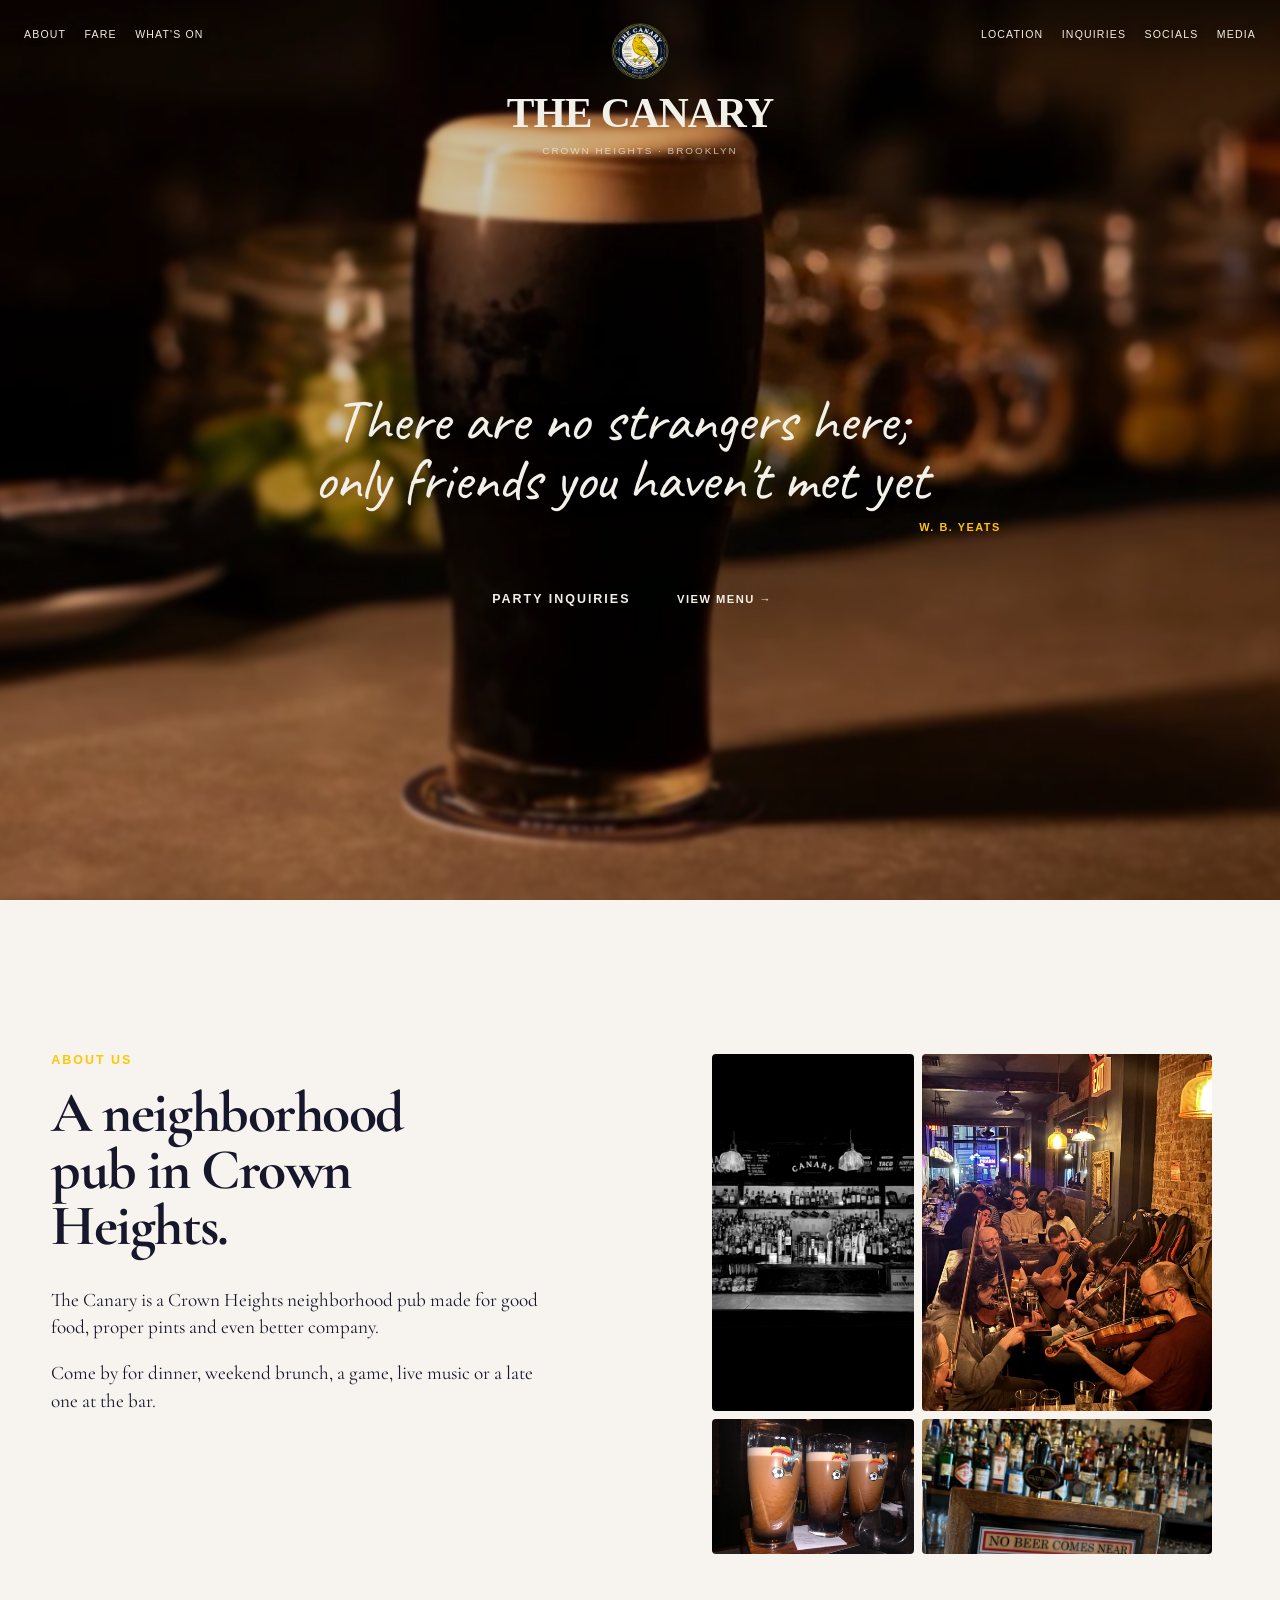
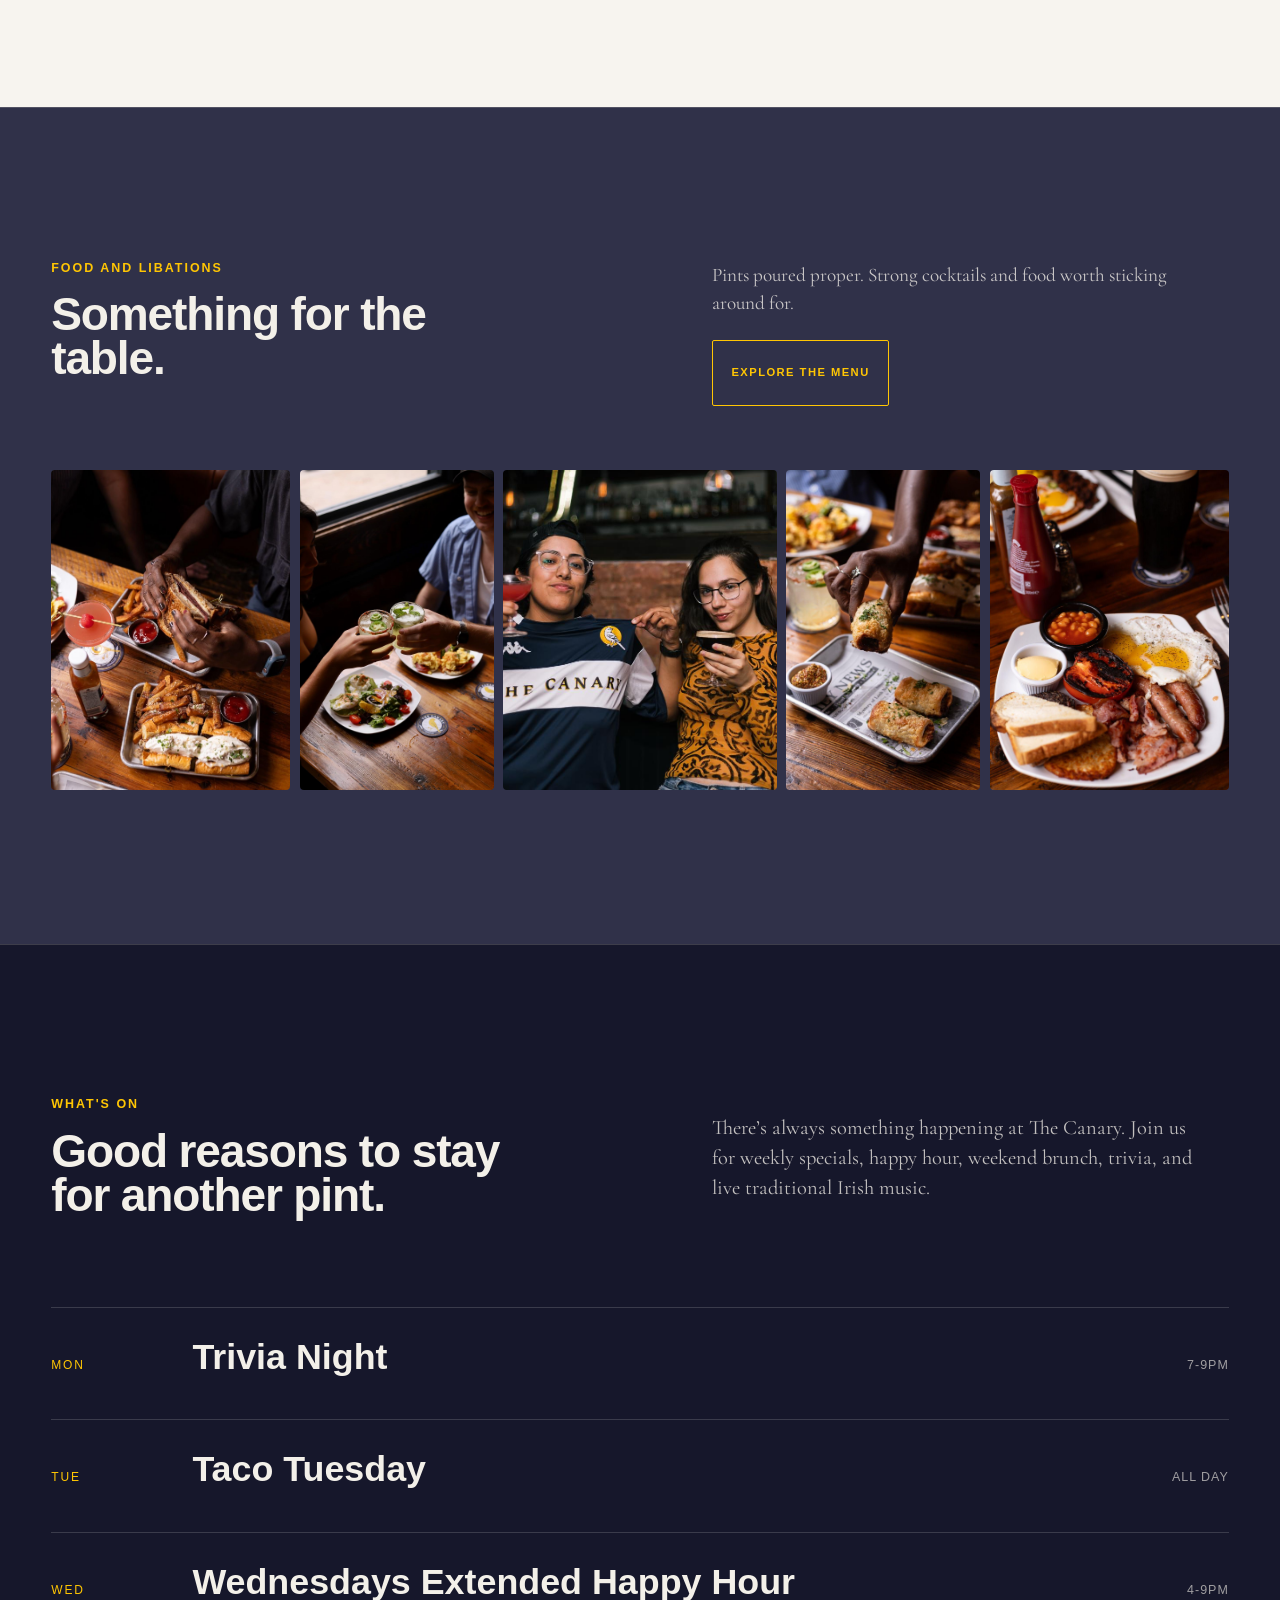
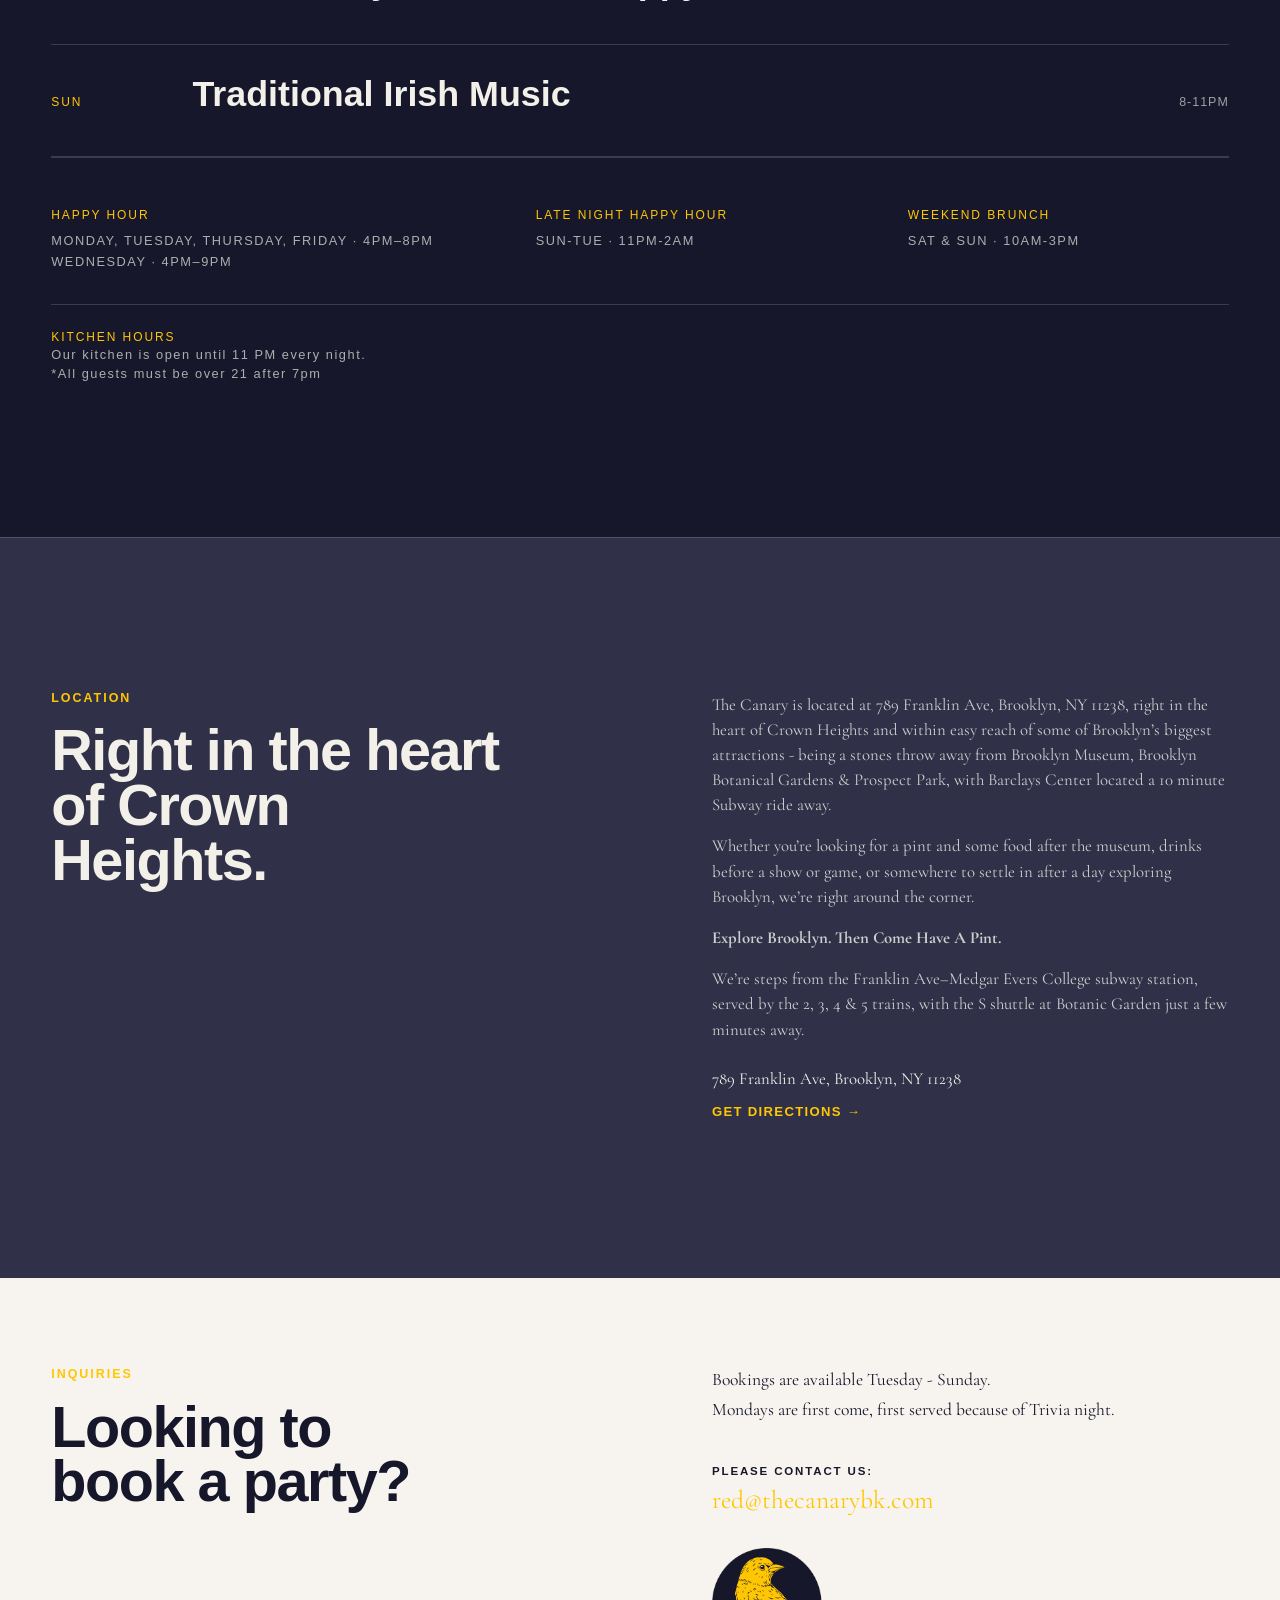
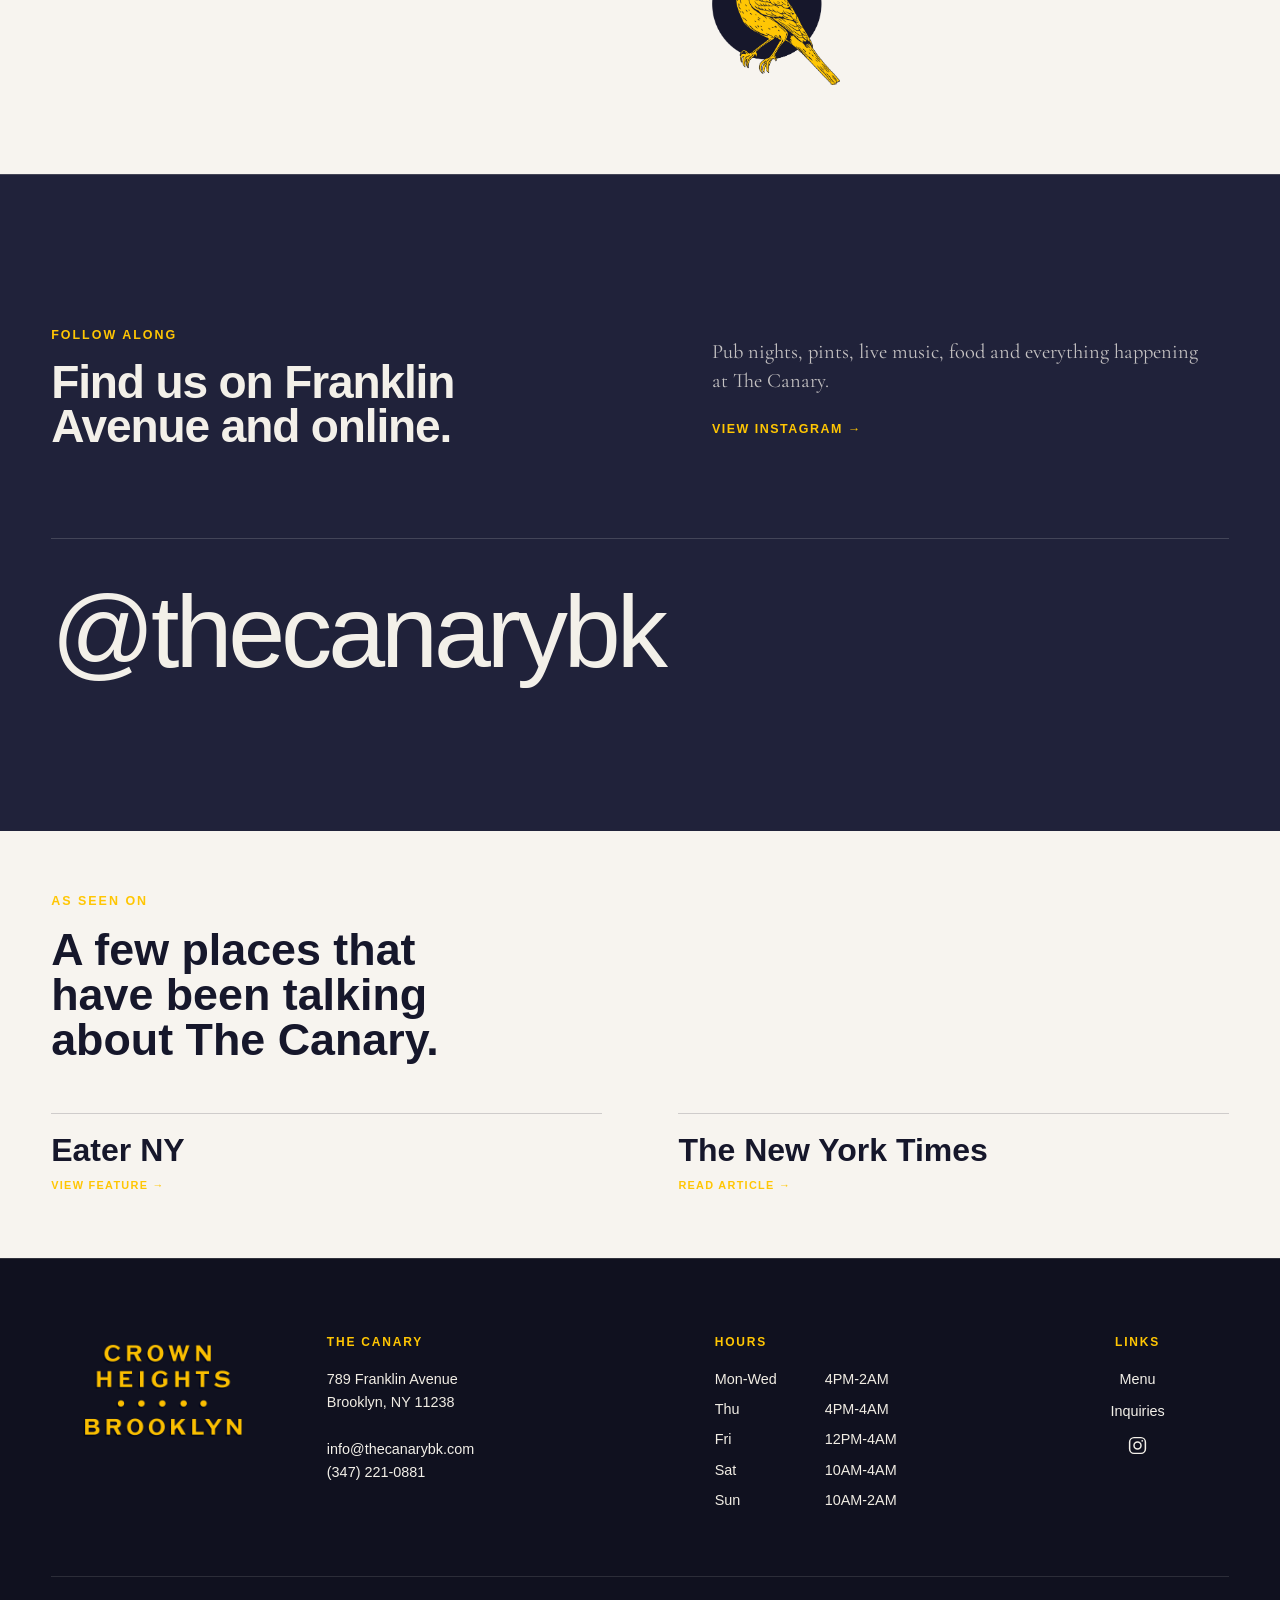
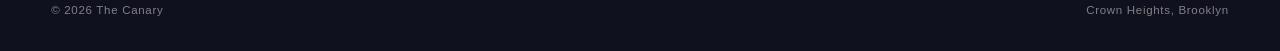
==== index.html @ e7acabcf "Add files via upload" ====
<!DOCTYPE html>
<html lang="en">
  <head>
    <meta charset="utf-8" />
    <meta name="viewport" content="width=device-width, initial-scale=1" />
    <title>The Canary | Crown Heights Neighborhood Pub</title>
    <meta
      name="description"
      content="The Canary is a neighborhood pub in Crown Heights, Brooklyn serving good food, proper pints, live music and late nights."
    />
    <meta name="theme-color" content="#000000" />
    <meta
      property="og:title"
      content="The Canary | Crown Heights Neighborhood Pub"
    />
    <meta
      property="og:description"
      content="The Canary is a neighborhood pub in Crown Heights, Brooklyn serving good food, proper pints, live music and late nights."
    />
    <meta property="og:type" content="website" />
    <link rel="preconnect" href="https://fonts.googleapis.com" />
    <link rel="preconnect" href="https://fonts.gstatic.com" crossorigin />
    <link
      href="https://fonts.googleapis.com/css2?family=Caveat:wght@400;500&family=Cormorant+Garamond:wght@500;700&display=swap"
      rel="stylesheet"
    />
    <link rel="icon" href="images/branding/canary-logo.png" />
    <link rel="stylesheet" href="css/styles.css" />
  </head>
  <body>
    <a class="skip-link" href="#main">Skip to content</a>

    <main id="main">
      <section class="hero" id="top">
        <div class="hero-media">
          <img class="hero-image hero-image--softened" src="images/hero/pint-of-guinness.jpg" alt="" aria-hidden="true" />
          <img
            class="hero-image hero-image--main"
            src="images/hero/pint-of-guinness.jpg"
            alt="A pint of Guinness on the bar at The Canary."
            width="1179"
            height="663"
            fetchpriority="high"
          />
        </div>

        <div class="hero-overlay" aria-hidden="true"></div>

        <header class="site-header">
          <div class="header-shell">
            <button
              class="nav-toggle"
              type="button"
              aria-expanded="false"
              aria-controls="site-nav"
              aria-label="Open navigation"
            >
              <span></span>
              <span></span>
              <span></span>
            </button>

            <nav class="site-nav" id="site-nav" aria-label="Primary">
              <div class="mobile-nav-logo-wrap">
                <img class="mobile-nav-logo" src="images/branding/canary-logo.png" alt="The Canary" />
              </div>
              <div class="mobile-nav-links">
                <div class="nav-group nav-left">
                  <a href="#about">About</a>
                  <a href="#fare">Fare</a>
                  <a href="#whats-on">What's On</a>
                </div>
              <div class="nav-group nav-right">
                <a href="#location">Location</a>
                <a href="#inquiries">Inquiries</a>
                <a href="#social">Socials</a>
                <a href="#media">Media</a>
              </div>
              </div>
              <div class="mobile-nav-meta" aria-hidden="true">
                <p>Crown Heights · Brooklyn</p>
                <p>789 Franklin Avenue</p>
              </div>
            </nav>
          </div>
        </header>

        <div class="hero-brand">
          <img class="hero-logo" src="images/branding/canary-logo.png" alt="The Canary" />
          <h1 class="hero-title">The Canary</h1>
          <p class="hero-location">Crown Heights · Brooklyn</p>
        </div>

        <div class="hero-content">
          <div class="hero-content-inner">
            <blockquote class="hero-quote">
              <p>There are no strangers here;<br />only friends you haven't met yet</p>
              <cite class="hero-quote-author">W. B. Yeats</cite>
            </blockquote>
            <div class="hero-actions">
              <a class="button button-primary hero-reserve" href="#inquiries">Party Inquiries</a>
              <a class="hero-menu-link hero-menu" href="menu/canary-full-menu.pdf" target="_blank" rel="noopener noreferrer"
                >View Menu &rarr;</a
              >
            </div>
          </div>
        </div>
      </section>

      <section class="about about-section page-section page-section--large section-divider" id="about" aria-labelledby="about-title">
        <div class="section-shell site-container">
          <div class="about-grid editorial-split">
            <div class="about-heading-group">
              <p class="section-eyebrow" id="about-title">About Us</p>
              <h2 class="editorial-heading about-statement">A neighborhood pub in Crown Heights.</h2>
              <div class="about-copy">
              <p>
                The Canary is a Crown Heights neighborhood pub made for good food, proper pints and even better
                company.
              </p>
              <p>Come by for dinner, weekend brunch, a game, live music or a late one at the bar.</p>
              </div>
            </div>
            <div class="about-visual">
              <div class="about-mosaic" aria-label="Inside The Canary">
                <figure class="about-mosaic-item about-mosaic-item--main">
                  <img
                    src="images/about/canary-bar.jpeg"
                    alt="Inside The Canary bar in Crown Heights"
                    loading="lazy"
                    decoding="async"
                  />
                </figure>
                <figure class="about-mosaic-item about-mosaic-item--pints">
                  <img
                    src="images/about/pints-of-cream.jpeg"
                    alt="Fresh pints poured at The Canary"
                    loading="lazy"
                    decoding="async"
                  />
                </figure>
                <figure class="about-mosaic-item about-mosaic-item--trad">
                  <img
                    src="images/about/irish-trad-session.jpeg"
                    alt="An Irish trad session filling The Canary with live music"
                    loading="lazy"
                    decoding="async"
                  />
                </figure>
                <figure class="about-mosaic-item about-mosaic-item--bar">
                  <img
                    src="images/about/canary-bar-shot.jpeg"
                    alt="The Canary bar shelves and back bar in Crown Heights"
                    loading="lazy"
                    decoding="async"
                  />
                </figure>
              </div>
            </div>
          </div>
        </div>
      </section>

      <section class="fare-section page-section page-section--large section-divider" id="fare" aria-labelledby="fare-title">
        <div class="section-shell site-container">
          <div class="fare-intro editorial-split">
            <div class="fare-heading-group">
              <p class="section-eyebrow" id="fare-title">Food and Libations</p>
              <h2 class="fare-statement">Something for the table.</h2>
            </div>
            <div class="fare-copy">
              <p>Pints poured proper. Strong cocktails and food worth sticking around for.</p>
              <a
                class="fare-menu-link"
                href="menu/canary-full-menu.pdf"
                target="_blank"
                rel="noopener noreferrer"
                >Explore the Menu</a
              >
            </div>
          </div>

          <div class="fare-gallery" aria-label="Food and libations at The Canary">
            <figure class="fare-gallery-item fare-gallery-item--sandwich">
              <img
                src="images/food-and-drinks/aerial-shot-of-sandwich.jpeg"
                alt="Sandwiches, fries, and cocktails on the table at The Canary"
                loading="lazy"
                decoding="async"
              />
            </figure>
            <figure class="fare-gallery-item fare-gallery-item--cocktails">
              <img
                src="images/food-and-drinks/canary-cocktail-clink.jpeg"
                alt="Cocktails clinking above plates of food at The Canary"
                loading="lazy"
                decoding="async"
              />
            </figure>
            <figure class="fare-gallery-item fare-gallery-item--regulars">
              <img
                src="images/food-and-drinks/canary-regulars.jpeg"
                alt="Guests holding drinks inside The Canary"
                loading="lazy"
                decoding="async"
              />
            </figure>
            <figure class="fare-gallery-item fare-gallery-item--sausage-rolls">
              <img
                src="images/food-and-drinks/delectable-sausage-rolls.jpeg"
                alt="Sausage rolls served at The Canary"
                loading="lazy"
                decoding="async"
              />
            </figure>
            <figure class="fare-gallery-item fare-gallery-item--full-irish">
              <img
                src="images/food-and-drinks/the-full-irish-canary.jpeg"
                alt="A full Irish breakfast and a pint at The Canary"
                loading="lazy"
                decoding="async"
              />
            </figure>
          </div>

          <div class="fare-gallery-footer" aria-hidden="true">
            <span class="fare-swipe-hint">
              <span aria-hidden="true">&larr;</span>
              <span>Swipe</span>
              <span aria-hidden="true">&rarr;</span>
            </span>
          </div>
        </div>
      </section>

      <section class="whats-on page-section page-section--large section-divider" id="whats-on" aria-labelledby="whats-on-title">
        <div class="section-shell site-container">
          <div class="whats-on-intro editorial-split">
            <div class="whats-on-heading-group">
              <p class="section-eyebrow" id="whats-on-title">What's On</p>
              <h2 class="whats-on-statement">Good reasons to stay for another pint.</h2>
            </div>
            <div class="whats-on-copy">
              <p>
                There’s always something happening at The Canary. Join us for weekly specials, happy hour, weekend brunch, trivia, and live traditional Irish music.
              </p>
            </div>
          </div>

          <!-- EDIT EVENTS HERE -->
          <div class="events-list">
            <article class="event-row">
              <p class="event-day">Mon</p>
              <h2 class="event-title">Trivia Night</h2>
              <p class="event-time">7-9PM</p>
            </article>
            <article class="event-row">
              <p class="event-day">Tue</p>
              <h2 class="event-title">Taco Tuesday</h2>
              <p class="event-time">All Day</p>
            </article>
            <article class="event-row">
              <p class="event-day">Wed</p>
              <h2 class="event-title">Wednesdays Extended Happy Hour</h2>
              <p class="event-time">4-9PM</p>
            </article>
            <article class="event-row">
              <p class="event-day">Sun</p>
              <h2 class="event-title">Traditional Irish Music</h2>
              <p class="event-time">8-11PM</p>
            </article>
          </div>

          <div class="whats-on-details" aria-label="Weekly details">
            <div class="special-item">
              <p class="special-label">Happy Hour</p>
              <div class="happy-hour-schedule">
                <p class="special-detail">
                  <span class="happy-hour-schedule-line"
                    >Monday, Tuesday, Thursday, Friday &middot; <span class="time-range">4PM&ndash;8PM</span></span
                  >
                </p>
                <p class="special-detail">Wednesday &middot; 4PM&ndash;9PM</p>
              </div>
            </div>
            <div class="special-item">
              <p class="special-label">Late Night Happy Hour</p>
              <p class="special-detail">Sun-Tue · 11PM-2AM</p>
            </div>
            <div class="special-item">
              <p class="special-label">Weekend Brunch</p>
              <p class="special-detail">Sat &amp; Sun · 10AM-3PM</p>
            </div>
          </div>

          <div class="whats-on-notes">
            <p class="special-label">KITCHEN HOURS</p>
            <p>Our kitchen is open until 11 PM every night.</p>
            <p class="whats-on-age-note">*All guests must be over 21 after 7pm</p>
          </div>
        </div>
      </section>

      <section class="location page-section page-section--large section-divider" id="location" aria-labelledby="location-title">
        <div class="section-shell site-container">
          <div class="location-grid editorial-split">
            <div class="location-heading-group">
              <p class="section-eyebrow" id="location-title">Location</p>
              <h2 class="location-statement">Right in the heart of Crown Heights.</h2>
            </div>
            <div class="location-copy">
              <p>
                The Canary is located at 789 Franklin Ave, Brooklyn, NY 11238, right in the heart of Crown Heights and within easy reach of some of Brooklyn’s biggest attractions - being a stones throw away from Brooklyn Museum, Brooklyn Botanical Gardens &amp; Prospect Park, with Barclays Center located a 10 minute Subway ride away.
              </p>
              <p>
                Whether you’re looking for a pint and some food after the museum, drinks before a show or game, or somewhere to settle in after a day exploring Brooklyn, we’re right around the corner.
              </p>
              <p class="location-highlight">Explore Brooklyn. Then Come Have A Pint.</p>
              <p>
                We’re steps from the Franklin Ave–Medgar Evers College subway station, served by the 2, 3, 4 &amp; 5 trains, with the S shuttle at Botanic Garden just a few minutes away.
              </p>
              <div class="location-actions">
                <p>789 Franklin Ave, Brooklyn, NY 11238</p>
                <a
                  href="https://www.google.com/maps/search/?api=1&query=789+Franklin+Ave,+Brooklyn,+NY+11238"
                  target="_blank"
                  rel="noopener noreferrer"
                  >Get Directions &rarr;</a
                >
              </div>
            </div>
          </div>
        </div>
      </section>

      <section class="inquiries reservation-section page-section page-section--large section-divider" id="inquiries" aria-labelledby="inquiries-title">
        <div class="section-shell site-container">
          <div class="reservation-grid">
            <div class="inquiries-heading-group">
              <p class="section-eyebrow" id="inquiries-title">Inquiries</p>
              <h2 class="reservation-statement">Looking to<br />book a party?</h2>
            </div>

            <div class="inquiries-content inquiries-right">
              <div class="inquiries-copy">
                <div class="inquiries-details">
                  <p>Bookings are available Tuesday - Sunday.</p>
                  <p>Mondays are first come, first served because of Trivia night.</p>
                </div>
                <div class="inquiries-contact">
                  <p class="inquiries-kicker inquiries-contact-label">PLEASE CONTACT US:</p>
                  <a class="inquiries-email" href="mailto:red@thecanarybk.com">red@thecanarybk.com</a>
                </div>
              </div>
              <div class="inquiries-mark inquiries-bird">
                <img
                  src="images/branding/Bird-Outline-Yellow-Circle-3.jpg"
                  alt="The Canary bird mark"
                  loading="lazy"
                  decoding="async"
                />
              </div>
            </div>
          </div>
        </div>
      </section>

      <section class="social page-section page-section--large section-divider" id="social" aria-labelledby="social-title">
        <div class="section-shell site-container">
          <div class="social-intro">
            <div class="social-heading-group">
              <p class="section-eyebrow" id="social-title">Follow Along</p>
              <h2 class="social-statement">Find us on Franklin Avenue and online.</h2>
            </div>
            <div class="social-copy">
              <p>
                Pub nights, pints, live music, food and everything happening at The Canary.
              </p>
              <a
                class="social-link"
                href="https://www.instagram.com/thecanarybk/"
                target="_blank"
                rel="noopener noreferrer"
                >View Instagram &rarr;</a
              >
            </div>
          </div>
          <div class="social-handle-wrap" aria-label="Instagram handle">
            <p class="social-handle">@thecanarybk</p>
          </div>
        </div>
      </section>

      <section class="press-section" id="media" aria-labelledby="press-title">
        <div class="section-shell site-container">
          <p class="section-eyebrow press-eyebrow" id="press-title">As Seen On</p>
          <h2 class="press-heading">A few places that have been talking about The Canary.</h2>

          <div class="press-links">
            <a
              class="press-link"
              href="https://ny.eater.com/venue/944160/the-canary"
              target="_blank"
              rel="noopener noreferrer"
            >
              <span class="press-name">Eater NY</span>
              <span class="press-action">View feature &rarr;</span>
            </a>

            <a
              class="press-link"
              href="https://www.nytimes.com/2026/03/12/dining/new-york-city-is-enjoying-an-irish-pubaissance.html"
              target="_blank"
              rel="noopener noreferrer"
            >
              <span class="press-name">The New York Times</span>
              <span class="press-action">Read article &rarr;</span>
            </a>
          </div>
        </div>
      </section>
    </main>

    <footer class="site-footer">
      <div class="section-shell site-container footer-grid">
        <div class="footer-brand-art" aria-hidden="true">
          <img
            src="images/branding/secondary-lettering.png"
            alt=""
            loading="lazy"
            decoding="async"
          />
        </div>

        <section class="footer-contact-block" aria-labelledby="footer-brand">
          <p class="footer-heading" id="footer-brand">The Canary</p>
          <address class="footer-address">
            789 Franklin Avenue<br />
            Brooklyn, NY 11238
          </address>
          <div class="footer-contact">
            <a href="mailto:info@thecanarybk.com">info@thecanarybk.com</a>
            <a href="tel:+13472210881">(347) 221-0881</a>
          </div>
        </section>

        <section class="footer-hours-block" aria-labelledby="footer-hours">
          <p class="footer-heading" id="footer-hours">Hours</p>
          <div class="footer-hours">
            <div><span>Mon-Wed</span><span>4PM-2AM</span></div>
            <div><span>Thu</span><span>4PM-4AM</span></div>
            <div><span>Fri</span><span>12PM-4AM</span></div>
            <div><span>Sat</span><span>10AM-4AM</span></div>
            <div><span>Sun</span><span>10AM-2AM</span></div>
          </div>
        </section>

        <section class="footer-links-block" aria-labelledby="footer-links">
          <p class="footer-heading" id="footer-links">Links</p>
          <ul class="footer-links">
            <li><a href="menu/canary-full-menu.pdf" target="_blank" rel="noopener noreferrer">Menu</a></li>
            <li><a href="#inquiries">Inquiries</a></li>
            <li>
              <a
                class="footer-instagram-link"
                href="https://www.instagram.com/thecanarybk/"
                target="_blank"
                rel="noopener noreferrer"
                aria-label="The Canary on Instagram"
              >
                <svg
                  viewBox="0 0 24 24"
                  width="22"
                  height="22"
                  aria-hidden="true"
                  focusable="false"
                >
                  <rect
                    x="3"
                    y="3"
                    width="18"
                    height="18"
                    rx="5"
                    ry="5"
                    fill="none"
                    stroke="currentColor"
                    stroke-width="1.7"
                  />
                  <circle
                    cx="12"
                    cy="12"
                    r="4"
                    fill="none"
                    stroke="currentColor"
                    stroke-width="1.7"
                  />
                  <circle
                    cx="17.4"
                    cy="6.6"
                    r="1"
                    fill="currentColor"
                  />
                </svg>
              </a>
            </li>
          </ul>
        </section>
      </div>

      <div class="footer-bottom">
        <p>&copy; 2026 The Canary</p>
        <p>Crown Heights, Brooklyn</p>
      </div>
    </footer>

    <script src="js/main.js"></script>
  </body>
</html>
---- css/styles.css ----
:root {
  --canary-navy: #16172b;
  --canary-plum: #303149;
  --canary-navy-deep: #10111f;
  --canary-navy-soft: #20223a;
  --canary-yellow: #ffc603;
  --canary-white: #f3f0e9;
  --black: var(--canary-navy);
  --black-soft: var(--canary-navy);
  --navy: var(--canary-navy);
  --canary-cream: #f7f4ef;
  --canary-text-light: #f1ede4;
  --canary-text-dark: #252536;
  --text-dark: #222336;
  --text-light: #f3f0e9;
  --cream: var(--canary-text-light);
  --cream-muted: rgba(241, 237, 228, 0.7);
  --accent-yellow: var(--canary-yellow);
  --gold: var(--accent-yellow);
  --gold-soft: rgba(255, 198, 3, 0.18);
  --border: rgba(238, 231, 216, 0.18);
  --border-dark: rgba(247, 244, 239, 0.16);
  --border-light: rgba(22, 23, 43, 0.16);
  --border-strong: rgba(255, 198, 3, 0.5);
  --page-max: 1240px;
  --page-gutter: clamp(1.5rem, 4vw, 4rem);
  --font-serif: "Cormorant Garamond", "EB Garamond", Garamond, Georgia, serif;
  --font-handwritten: "Caveat", "Segoe Print", "Bradley Hand", cursive;
  --space-xs: 0.5rem;
  --space-sm: 1rem;
  --space-md: 1.5rem;
  --space-lg: 2.5rem;
  --space-xl: 4rem;
  --space-2xl: 7rem;
  --space-1: 0.75rem;
  --space-2: 1rem;
  --space-3: 1.5rem;
  --space-4: 2rem;
  --space-5: 3rem;
  --space-6: 4.5rem;
  --space-7: 6rem;
  --space-8: 8rem;
  --transition: 220ms ease;
  --hero-image-position: 59% center;
}

html {
  scroll-behavior: smooth;
  width: 100%;
  max-width: 100%;
  overflow-x: clip;
  background-color: #000;
}

body {
  margin: 0;
  width: 100%;
  min-width: 320px;
  max-width: 100%;
  overflow-x: clip;
  background-color: #000;
  color: var(--cream);
  font-family: Arial, Helvetica, sans-serif;
  line-height: 1.6;
}

body.nav-open {
  overflow: hidden;
}

img {
  display: block;
  max-width: 100%;
}

a {
  color: inherit;
  text-decoration: none;
}

button,
input,
select,
textarea {
  font: inherit;
}

.skip-link {
  position: absolute;
  top: 0;
  left: 1rem;
  z-index: 9999;
  padding: 0.7rem 1rem;
  background: var(--canary-cream);
  color: var(--canary-navy);
  font-size: 0.75rem;
  font-weight: 600;
  letter-spacing: 0.06em;
  text-decoration: none;
  transform: translateY(-150%);
  transition: transform 160ms ease;
}

.skip-link:focus,
.skip-link:focus-visible {
  transform: translateY(0);
}

.site-header {
  position: absolute;
  inset: 0 0 auto;
  z-index: 20;
  padding-top: clamp(1.25rem, 2vw, 1.75rem);
}

.header-shell {
  width: min(calc(100% - 3rem), 1280px);
  display: grid;
  grid-template-columns: 1fr;
  margin: 0 auto;
  padding: 0;
}

.site-nav {
  display: grid;
  grid-template-columns: 1fr 1fr;
  align-items: center;
  width: 100%;
  text-transform: uppercase;
  letter-spacing: 0.11em;
  font-size: 0.68rem;
  text-shadow: 0 1px 12px rgba(0, 0, 0, 0.24);
}

.mobile-nav-header,
.mobile-nav-logo-wrap,
.mobile-nav-logo,
.mobile-nav-meta {
  display: none;
}

.mobile-nav-links {
  display: contents;
}

.editorial-split > *,
.footer-grid > *,
.press-links > *,
.about-grid > *,
.social-intro > * {
  min-width: 0;
}

.nav-group {
  display: flex;
  align-items: center;
  gap: clamp(1rem, 1.8vw, 1.6rem);
}

.nav-left {
  justify-self: start;
}

.nav-right {
  justify-self: end;
}

.site-nav a,
.social-link,
.footer-links a {
  transition: color var(--transition), opacity var(--transition);
}

.site-nav a:hover,
.site-nav a:focus-visible,
.social-link:hover,
.social-link:focus-visible,
.footer-links a:hover,
.footer-links a:focus-visible {
  color: var(--accent-yellow);
}

.nav-toggle {
  display: none;
  flex-direction: column;
  justify-content: center;
  gap: 0.28rem;
  border: 0;
  padding: 0.35rem;
  background: transparent;
  color: var(--cream);
  cursor: pointer;
}

.nav-toggle span {
  display: block;
  width: 1.5rem;
  height: 1px;
  background: currentColor;
}

.hero {
  position: relative;
  box-sizing: border-box;
  min-height: 100vh;
  min-height: 100svh;
  overflow: hidden;
  background: #000;
}

.hero-media {
  position: absolute;
  inset: 0;
  z-index: 0;
  width: 100%;
  min-height: 100%;
  height: 100%;
  overflow: hidden;
}

.hero-image {
  position: absolute;
  inset: 0;
  width: 100%;
  height: 100%;
  object-fit: cover;
  object-position: var(--hero-image-position);
}

.hero-image--main {
  z-index: 1;
  filter: none;
  transform: scale(1.01);
  -webkit-mask-image: radial-gradient(
    ellipse 23% 31% at 59% 44%,
    rgba(0, 0, 0, 1) 0%,
    rgba(0, 0, 0, 1) 40%,
    rgba(0, 0, 0, 0.9) 60%,
    rgba(0, 0, 0, 0.5) 78%,
    rgba(0, 0, 0, 0) 100%
  );
  mask-image: radial-gradient(
    ellipse 23% 31% at 59% 44%,
    rgba(0, 0, 0, 1) 0%,
    rgba(0, 0, 0, 1) 40%,
    rgba(0, 0, 0, 0.9) 60%,
    rgba(0, 0, 0, 0.5) 78%,
    rgba(0, 0, 0, 0) 100%
  );
}

.hero-image--softened {
  z-index: 0;
  filter: blur(2.5px);
  transform: scale(1.01);
  opacity: 1;
}

.hero-overlay {
  position: absolute;
  inset: 0;
  z-index: 1;
  background: rgba(0, 0, 0, 0.2);
  pointer-events: none;
}

.hero-brand {
  position: absolute;
  left: 50%;
  z-index: 10;
  top: clamp(1.25rem, 2.5vh, 2rem);
  background: transparent;
  transform: translateX(-50%);
  display: flex;
  flex-direction: column;
  align-items: center;
  text-align: center;
  opacity: 0;
  animation: heroFadeIn 720ms ease both;
}

.hero-logo {
  display: block;
  position: relative;
  z-index: 11;
  width: clamp(52px, 4.5vw, 72px);
  max-width: 72px;
  height: auto;
  margin-inline: auto;
  background: transparent;
  object-fit: contain;
  image-rendering: auto;
  opacity: 1;
  filter: none;
  -webkit-filter: none;
  transform: none;
}

.hero-title {
  margin: 0;
  margin-top: 0.9rem;
  color: var(--canary-white);
  font-family: "P22 Mackinac Pro", "Iowan Old Style", "Palatino Linotype", Palatino, Georgia, serif;
  font-size: clamp(2rem, 3.25vw, 3.7rem);
  font-style: normal;
  font-weight: 700;
  letter-spacing: -0.025em;
  line-height: 0.95;
  text-align: center;
  text-transform: uppercase;
  white-space: nowrap;
}

.hero-location {
  margin: 0;
  margin-top: 0.75rem;
  color: rgba(243, 240, 233, 0.72);
  font-size: 0.62rem;
  line-height: 1;
  font-weight: 500;
  letter-spacing: 0.2em;
  text-transform: uppercase;
}

.hero-content {
  position: relative;
  z-index: 10;
  display: flex;
  box-sizing: border-box;
  min-height: 100vh;
  min-height: 100svh;
  justify-content: center;
  align-items: center;
  padding: 7rem 1.5rem 3rem;
  text-align: center;
}

@supports (height: 100dvh) {
  .hero,
  .hero-content {
    min-height: 100dvh;
  }
}

@media (min-width: 761px) {
  :root {
    --hero-image-position: 59% 45%;
  }

  .hero {
    height: 100vh;
    height: 100dvh;
    min-height: 650px;
    max-height: 100dvh;
  }

  .hero-content {
    height: 100vh;
    height: 100dvh;
    min-height: 650px;
    max-height: 100dvh;
  }

  .hero-image--main {
    -webkit-mask-image: radial-gradient(
      ellipse 23% 31% at 59% 42%,
      rgba(0, 0, 0, 1) 0%,
      rgba(0, 0, 0, 1) 40%,
      rgba(0, 0, 0, 0.9) 60%,
      rgba(0, 0, 0, 0.5) 78%,
      rgba(0, 0, 0, 0) 100%
    );
    mask-image: radial-gradient(
      ellipse 23% 31% at 59% 42%,
      rgba(0, 0, 0, 1) 0%,
      rgba(0, 0, 0, 1) 40%,
      rgba(0, 0, 0, 0.9) 60%,
      rgba(0, 0, 0, 0.5) 78%,
      rgba(0, 0, 0, 0) 100%
    );
  }
}

@media (min-width: 1700px) {
  :root {
    --hero-image-position: 58% 45%;
  }
}

.hero-content-inner {
  width: min(92%, 58rem);
  margin-inline: auto;
  text-align: center;
  transform: translate(-1.5vw, 3vh);
}

.hero-quote {
  width: min(88vw, 760px);
  margin-inline: auto;
  margin-block: 0;
}

.hero-quote p {
  margin: 0;
  color: var(--canary-white);
  font-family: var(--font-handwritten);
  font-size: clamp(2.8rem, 4.7vw, 5rem);
  line-height: 0.98;
  font-weight: 400;
  letter-spacing: -0.015em;
  text-align: center;
  text-shadow: 0 2px 20px rgba(0, 0, 0, 0.28);
  opacity: 0;
  animation: heroReveal 820ms ease 120ms both;
}

.hero-quote-author {
  display: block;
  width: 100%;
  margin-top: 0.65rem;
  padding-right: clamp(0.5rem, 2vw, 1.5rem);
  color: var(--accent-yellow);
  font-size: 0.68rem;
  font-style: normal;
  font-weight: 600;
  letter-spacing: 0.14em;
  text-align: right;
  text-transform: uppercase;
  opacity: 0;
  animation: heroReveal 820ms ease 180ms both;
}

.hero-actions {
  display: flex;
  justify-content: center;
  align-items: center;
  gap: clamp(1.5rem, 2.5vw, 2rem);
  margin-top: clamp(2rem, 3.5vh, 2.75rem);
  opacity: 0;
  animation: heroReveal 860ms ease 220ms both;
}

.hero-reserve {
  padding: 0.8rem 1.35rem;
  border: 1px solid var(--canary-yellow);
  background: transparent;
  color: var(--canary-white);
  font-size: 0.7rem;
  font-weight: 600;
  letter-spacing: 0.13em;
  text-transform: uppercase;
}

.hero-reserve:hover,
.hero-reserve:focus-visible {
  background: var(--canary-yellow);
  color: var(--canary-navy);
}

.hero-menu {
  color: var(--canary-white);
  text-transform: uppercase;
  letter-spacing: 0.13em;
  font-size: 0.7rem;
  font-weight: 600;
  transition: color var(--transition);
}

.hero-menu:hover,
.hero-menu:focus-visible {
  color: var(--accent-yellow);
}

@keyframes heroReveal {
  from {
    opacity: 0;
    transform: translateY(8px);
  }

  to {
    opacity: 1;
    transform: translateY(0);
  }
}

@keyframes heroFadeIn {
  from {
    opacity: 0;
  }

  to {
    opacity: 1;
  }
}

.section-label,
.event-day,
.event-time,
.form-note,
.hours-list {
  text-transform: uppercase;
  letter-spacing: 0.16em;
  font-size: 0.75rem;
}

.section-label,
.event-day,
.form-note {
  color: var(--accent-yellow);
}

.hero-actions,
.form-actions {
  display: flex;
  flex-wrap: wrap;
  align-items: center;
  gap: 1.5rem;
  margin-top: clamp(2rem, 4vh, 3rem);
}

.button {
  display: inline-flex;
  align-items: center;
  justify-content: center;
  min-height: 3.25rem;
  padding: 0 1.35rem;
  border: 1px solid transparent;
  text-transform: uppercase;
  letter-spacing: 0.16em;
  font-size: 0.78rem;
  transition:
    border-color var(--transition),
    color var(--transition),
    background-color var(--transition);
}

.section-divider {
  border-top: 1px solid var(--border);
}

.site-container,
.footer-bottom {
  width: min(calc(100% - (var(--page-gutter) * 2)), var(--page-max));
  margin-inline: auto;
}

.section-shell {
  padding: 0;
}

.page-section {
  padding-block: clamp(6rem, 10vw, 10rem);
}

.page-section--large {
  padding-block: clamp(7rem, 12vw, 12rem);
}

.section-eyebrow {
  margin: 0 0 1.25rem;
  color: var(--canary-yellow);
  font-size: 0.78rem;
  line-height: 1;
  font-weight: 600;
  letter-spacing: 0.16em;
  text-transform: uppercase;
}

.editorial-heading,
.section-display,
.reservation-heading,
.pre-footer-band h2 {
  font-family: var(--font-serif);
  font-weight: 500;
  line-height: 0.95;
}

.about-section {
  background: var(--canary-cream);
  color: var(--canary-text-dark);
  border-top: 0;
}

.fare-section {
  min-width: 0;
  background: var(--canary-plum);
  color: var(--canary-white);
}

.fare-section .site-container {
  min-width: 0;
}

.editorial-split {
  display: grid;
  grid-template-columns: minmax(420px, 1.05fr) minmax(360px, 0.95fr);
  column-gap: clamp(4rem, 7vw, 7rem);
  align-items: stretch;
}

.about-heading-group {
  align-self: start;
}

.about-heading-group .section-eyebrow {
  margin-bottom: clamp(0.75rem, 1.5vw, 1.25rem);
}

.about-statement {
  max-width: 15ch;
  margin: 0;
  font-size: clamp(3rem, 4.5vw, 5rem);
  line-height: 0.98;
  font-weight: 700;
  letter-spacing: -0.025em;
  color: var(--canary-navy);
}

.about-copy {
  width: min(100%, 500px);
  margin-top: clamp(1.5rem, 2.5vw, 2.25rem);
  align-self: center;
}

.about-copy p {
  margin: 0;
  color: var(--canary-navy);
  font-family: var(--font-serif);
  font-size: clamp(1.2rem, 1.45vw, 1.5rem);
  line-height: 1.45;
  font-weight: 400;
  text-align: left;
}

.about-copy p + p {
  margin-top: 1.1rem;
}

.fare-heading-group .section-eyebrow {
  margin-bottom: clamp(0.75rem, 1.5vw, 1.25rem);
}

.fare-statement {
  max-width: 16ch;
  margin: 0;
  font-size: clamp(2.65rem, 3.6vw, 4.2rem);
  line-height: 0.95;
  font-weight: 700;
  letter-spacing: -0.025em;
  color: var(--canary-white);
}

.fare-copy {
  width: min(100%, 500px);
  justify-self: start;
  align-self: center;
}

.fare-copy p {
  margin: 0;
  color: rgba(243, 240, 233, 0.78);
  font-family: var(--font-serif);
  font-size: clamp(1.2rem, 1.45vw, 1.5rem);
  line-height: 1.45;
  font-weight: 400;
  text-align: left;
}

.fare-menu-link {
  display: inline-flex;
  align-items: center;
  justify-content: center;
  min-height: 42px;
  margin-top: 1.4rem;
  padding: 0.7rem 1.15rem;
  border: 1px solid var(--canary-yellow);
  border-radius: 2px;
  color: var(--canary-yellow);
  background: transparent;
  font-size: 0.7rem;
  font-weight: 600;
  letter-spacing: 0.13em;
  line-height: 1;
  text-transform: uppercase;
  text-decoration: none;
}

.fare-gallery-footer,
.fare-swipe-hint {
  display: none;
}

.fare-gallery {
  display: grid;
  grid-template-columns: 1.05fr 0.85fr 1.2fr 0.85fr 1.05fr;
  gap: 0.6rem;
  height: clamp(250px, 25vw, 340px);
  margin-top: clamp(3rem, 5vw, 4.5rem);
  min-width: 0;
}

.fare-gallery figure {
  margin: 0;
  min-width: 0;
  overflow: hidden;
  border-radius: 4px;
}

.fare-gallery img {
  display: block;
  width: 100%;
  height: 100%;
  object-fit: cover;
}

.fare-gallery-item--sandwich img {
  object-position: center 58%;
}

.fare-gallery-item--cocktails img {
  object-position: center 52%;
}

.fare-gallery-item--regulars img {
  object-position: center 38%;
}

.fare-gallery-item--sausage-rolls img {
  object-position: center 48%;
}

.fare-gallery-item--full-irish img {
  object-position: center 58%;
}

@media (hover: hover) and (pointer: fine) {
  .fare-gallery img {
    transition: transform 350ms ease;
  }

  .fare-gallery figure:hover img {
    transform: scale(1.015);
  }

  .fare-menu-link {
    transition:
      background-color 180ms ease,
      color 180ms ease;
  }

  .fare-menu-link:hover {
    background: var(--canary-yellow);
    color: var(--canary-navy);
  }
}

.about-mosaic {
  display: grid;
  grid-template-columns: 0.82fr 1.18fr;
  grid-template-rows: 0.74fr 0.56fr 0.5fr;
  gap: 0.5rem;
  width: min(100%, 500px);
  aspect-ratio: 1 / 1;
  justify-self: end;
  align-self: center;
}

.about-mosaic-item {
  margin: 0;
  min-width: 0;
  min-height: 0;
  border-radius: 4px;
  overflow: hidden;
}

.about-mosaic-item--main {
  grid-column: 1;
  grid-row: 1 / span 2;
}

.about-mosaic-item--pints {
  grid-column: 1;
  grid-row: 3;
}

.about-mosaic-item--trad {
  grid-column: 2;
  grid-row: 1 / span 2;
}

.about-mosaic-item--bar {
  grid-column: 2;
  grid-row: 3;
}

.about-mosaic-item img {
  display: block;
  width: 100%;
  height: 100%;
  object-fit: cover;
  filter: contrast(1.02) saturate(0.9);
}

.about-mosaic-item--main img {
  object-position: center 46%;
}

.about-mosaic-item--bar img {
  object-position: center 42%;
}

.about-mosaic-item--pints img {
  object-position: center 40%;
}

.about-mosaic-item--trad img {
  object-position: center 58%;
}

@media (hover: hover) and (pointer: fine) {
  .about-mosaic-item img {
    transition: transform 400ms ease;
  }

  .about-mosaic-item:hover img {
    transform: scale(1.015);
  }
}

.whats-on {
  background: var(--canary-navy);
}

.whats-on-heading-group .section-eyebrow {
  margin-bottom: clamp(0.75rem, 1.5vw, 1.25rem);
}

.whats-on-statement {
  max-width: 18ch;
  margin: 0;
  font-size: clamp(2.65rem, 3.6vw, 4.2rem);
  line-height: 0.95;
  font-weight: 700;
  letter-spacing: -0.025em;
  color: var(--canary-white);
}

.about-copy,
.whats-on-copy {
  width: min(100%, 500px);
  justify-self: start;
  align-self: center;
}

.whats-on-copy p {
  margin: 0;
  text-align: left;
  font-family: var(--font-serif);
  font-size: clamp(1.25rem, 1.6vw, 1.6rem);
  line-height: 1.45;
  font-weight: 400;
  color: rgba(243, 240, 233, 0.78);
}

.events-list {
  margin-top: clamp(4rem, 7vw, 6rem);
  border-bottom: 1px solid var(--border-dark);
}

.event-row {
  display: grid;
  grid-template-columns: 90px minmax(0, 1fr) auto;
  column-gap: clamp(1.5rem, 4vw, 4rem);
  align-items: baseline;
  padding-block: clamp(1.6rem, 2.5vw, 2.2rem);
  border-top: 1px solid var(--border-dark);
  transition: transform var(--transition), color var(--transition);
}

.event-row:last-child {
  border-bottom: 1px solid var(--border-dark);
}

.event-row:hover {
  transform: translateX(0.25rem);
}

.event-row:hover .event-title {
  color: var(--canary-yellow);
}

.event-title {
  margin: 0;
  color: var(--canary-white);
  font-size: clamp(1.9rem, 2.8vw, 3rem);
  line-height: 1;
}

.event-time {
  margin: 0;
  color: rgba(243, 240, 233, 0.62);
  letter-spacing: 0.08em;
  font-size: 0.78rem;
  white-space: nowrap;
}

.happy-hour-grid {
  display: none;
}

.whats-on-details {
  display: grid;
  grid-template-columns: repeat(3, minmax(0, 1fr));
  gap: clamp(2rem, 4vw, 4rem);
  margin-top: 3rem;
}

.special-item {
  display: flex;
  flex-direction: column;
  gap: 0.45rem;
}

.special-item p,
.happy-hour-schedule {
  margin: 0;
}

.special-label {
  color: var(--canary-yellow);
  text-transform: uppercase;
  letter-spacing: 0.16em;
  font-size: 0.75rem;
}

.special-detail {
  color: var(--cream-muted);
  text-transform: uppercase;
  letter-spacing: 0.12em;
  font-size: 0.8rem;
  line-height: 1.45;
}

.happy-hour-schedule {
  display: flex;
  flex-direction: column;
  gap: 0.15rem;
}

.time-range {
  white-space: nowrap;
}

@media (min-width: 761px) {
  .whats-on-details {
    grid-template-columns: 1.35fr 1fr 1fr;
  }

  .happy-hour-schedule-line {
    white-space: nowrap;
  }
}

.whats-on-notes {
  margin-top: 2rem;
  padding-top: 1.5rem;
  border-top: 1px solid var(--border-dark);
}

.whats-on-notes p {
  margin: 0;
}

.whats-on-notes .special-label {
  color: var(--canary-yellow);
  text-transform: uppercase;
  letter-spacing: 0.16em;
  font-size: 0.75rem;
  line-height: 1.45;
}

.whats-on-notes p:not(.special-label) {
  color: var(--cream-muted);
  font-size: 0.8rem;
  line-height: 1.45;
  letter-spacing: 0.12em;
}

.whats-on-notes strong {
  color: var(--canary-yellow);
  font-weight: 600;
}

.whats-on-age-note {
  margin-top: 0.6rem;
  color: rgba(243, 240, 233, 0.72);
  font-size: 0.78rem;
  line-height: 1.4;
}

.social {
  background: var(--canary-navy-soft);
}

.location {
  background: var(--canary-plum);
}

.location-grid {
  align-items: start;
}

.location-heading-group .section-eyebrow {
  margin-bottom: clamp(0.75rem, 1.5vw, 1.25rem);
}

.location-statement {
  margin: 0;
  max-width: 14ch;
  font-size: clamp(3rem, 4.5vw, 5rem);
  line-height: 0.95;
  font-weight: 700;
  letter-spacing: -0.025em;
  color: var(--canary-white);
}

.location-copy {
  width: min(100%, 520px);
  justify-self: start;
}

.location-copy p {
  margin: 0;
  font-family: var(--font-serif);
  font-size: clamp(1.05rem, 1.3vw, 1.35rem);
  line-height: 1.5;
  color: rgba(243, 240, 233, 0.82);
}

.location-copy p + p {
  margin-top: 1rem;
}

.location-highlight {
  font-family: var(--font-serif);
  font-size: clamp(1.5rem, 2vw, 2rem);
  line-height: 1.15;
  font-weight: 700;
  color: var(--canary-yellow);
}

.location-actions {
  margin-top: 1.5rem;
}

.location-actions p {
  margin: 0;
  color: var(--canary-white);
}

.location-actions a {
  display: inline-block;
  margin-top: 0.65rem;
  color: var(--canary-yellow);
  font-size: 0.82rem;
  font-weight: 600;
  letter-spacing: 0.1em;
  text-transform: uppercase;
  text-decoration: none;
}

.location-actions a:hover,
.location-actions a:focus-visible {
  text-decoration: underline;
  text-underline-offset: 0.3em;
}

.social-intro {
  display: grid;
  grid-template-columns: minmax(420px, 1.05fr) minmax(360px, 0.95fr);
  gap: clamp(4rem, 7vw, 7rem);
  align-items: stretch;
}

.social-heading-group .section-eyebrow {
  margin-bottom: clamp(0.75rem, 1.5vw, 1.25rem);
}

.social-statement {
  max-width: 16ch;
  margin: 0;
  font-size: clamp(2.65rem, 3.6vw, 4.2rem);
  line-height: 0.95;
  font-weight: 700;
  letter-spacing: -0.025em;
  color: var(--canary-white);
}

.social-copy {
  width: min(100%, 500px);
  justify-self: start;
  align-self: center;
}

.social-copy p {
  margin: 0;
  font-family: var(--font-serif);
  font-size: clamp(1.25rem, 1.6vw, 1.6rem);
  line-height: 1.45;
  font-weight: 400;
  color: rgba(243, 240, 233, 0.78);
  text-align: left;
}

.social-link {
  display: inline-block;
  margin-top: 1.5rem;
  color: var(--canary-yellow);
  font-size: 0.78rem;
  font-weight: 600;
  letter-spacing: 0.12em;
  text-transform: uppercase;
  text-decoration: none;
}

.social-link:hover,
.social-link:focus-visible {
  text-decoration: underline;
  text-underline-offset: 0.3em;
}

.social-handle-wrap {
  min-width: 0;
  box-sizing: border-box;
  margin-top: clamp(4rem, 7vw, 7rem);
  padding-top: clamp(2rem, 4vw, 3rem);
  border-top: 1px solid var(--border-dark);
}

.social-handle {
  margin: 0;
  max-width: 100%;
  min-width: 0;
  font-size: clamp(4rem, 8vw, 8rem);
  line-height: 0.88;
  font-weight: 500;
  letter-spacing: -0.04em;
  color: var(--canary-white);
}

.reservation-section {
  background: var(--canary-cream);
  color: var(--canary-text-dark);
  padding-block: clamp(4.5rem, 7vw, 7rem);
}

.reservation-grid {
  display: grid;
  grid-template-columns: minmax(420px, 1.05fr) minmax(360px, 0.95fr);
  gap: clamp(4rem, 7vw, 7rem);
  align-items: start;
}

.inquiries-heading-group .section-eyebrow {
  margin-bottom: clamp(0.75rem, 1.5vw, 1.25rem);
}

.reservation-statement {
  margin: 0;
  font-size: clamp(3rem, 4.5vw, 5rem);
  line-height: 0.95;
  font-weight: 700;
  letter-spacing: -0.025em;
  color: var(--canary-navy);
}

.inquiries-details {
  max-width: 430px;
  width: 100%;
  margin-top: 0;
}

.inquiries-details p {
  margin: 0;
  font-family: var(--font-serif);
  font-size: clamp(1.1rem, 1.35vw, 1.35rem);
  line-height: 1.4;
  font-weight: 400;
  color: var(--canary-navy);
}

.inquiries-details p + p {
  margin-top: 0.3rem;
}

.inquiries-content {
  width: min(100%, 500px);
  justify-self: start;
  align-self: start;
}

.inquiries-right {
  display: flex;
  flex-direction: column;
  align-items: flex-start;
  align-self: start;
}

.inquiries-copy {
  display: flex;
  flex-direction: column;
  gap: 0.65rem;
}

.inquiries-copy p {
  margin: 0;
  color: var(--canary-navy);
}

.inquiries-kicker {
  font-size: 0.72rem;
  line-height: 1.1;
  font-weight: 600;
  letter-spacing: 0.16em;
  text-transform: uppercase;
}

.inquiries-contact {
  margin-top: clamp(1.75rem, 2.5vw, 2.5rem);
}

.inquiries-contact-label {
  margin: 0;
}

.inquiries-email {
  display: inline-block;
  margin-top: 0.55rem;
  color: var(--canary-yellow);
  font-family: var(--font-serif);
  font-size: clamp(1.4rem, 2vw, 2.2rem);
  line-height: 1.1;
  text-decoration: none;
  overflow-wrap: anywhere;
}

.inquiries-email:hover,
.inquiries-email:focus-visible {
  text-decoration: underline;
  text-underline-offset: 0.18em;
}

.inquiries-bird {
  margin-top: clamp(1.5rem, 2.5vw, 2.25rem);
}

.inquiries-mark img {
  display: block;
  width: clamp(100px, 10vw, 150px);
  height: auto;
}

.press-section {
  padding: clamp(3rem, 5vw, 4.5rem) 0;
  background: var(--canary-cream);
  color: var(--canary-navy);
}

.press-eyebrow {
  color: var(--canary-yellow);
}

.press-heading {
  max-width: 16ch;
  margin: 0.75rem 0 0;
  font-size: clamp(2.4rem, 3.5vw, 3.8rem);
  line-height: 1;
  font-weight: 700;
  color: var(--canary-navy);
}

.press-links {
  display: grid;
  grid-template-columns: repeat(2, minmax(0, 1fr));
  gap: clamp(2rem, 6vw, 6rem);
  margin-top: clamp(2.75rem, 4vw, 4rem);
}

.press-link {
  display: block;
  padding-top: 1.25rem;
  border-top: 1px solid rgba(22, 23, 43, 0.18);
  text-decoration: none;
}

.press-name {
  display: block;
  font-size: clamp(1.7rem, 2.5vw, 2.5rem);
  line-height: 1;
  font-weight: 700;
  color: var(--canary-navy);
}

.press-action {
  display: block;
  margin-top: 0.7rem;
  font-size: 0.68rem;
  font-weight: 600;
  letter-spacing: 0.12em;
  text-transform: uppercase;
  color: var(--canary-yellow);
}

@media (hover: hover) and (pointer: fine) {
  .press-link .press-name {
    transition: color 180ms ease;
  }

  .press-link:hover .press-name {
    color: var(--canary-yellow);
  }
}

.site-footer {
  background: var(--canary-navy-deep);
  border-top: 1px solid rgba(247, 244, 239, 0.14);
  padding-block: clamp(3.5rem, 6vw, 5.5rem) 2rem;
  font-size: 0.9rem;
  line-height: 1.6;
}

.site-footer .section-shell {
  padding: 0;
}

.footer-grid {
  display: grid;
  grid-template-columns: 0.8fr 1.2fr 1fr 0.65fr;
  gap: clamp(2rem, 4vw, 4rem);
  align-items: start;
}

.footer-brand-art {
  display: flex;
  align-items: flex-start;
  justify-content: center;
  align-self: start;
  padding-top: 0;
}

.footer-brand-art img {
  display: block;
  width: min(100%, 170px);
  height: auto;
}

.footer-heading {
  margin: 0 0 1.25rem;
  color: var(--canary-yellow);
  font-size: 0.75rem;
  line-height: 1;
  font-weight: 600;
  letter-spacing: 0.15em;
  text-transform: uppercase;
}

.footer-address {
  margin: 0;
  font-style: normal;
  line-height: 1.6;
}

.footer-contact {
  margin-top: 1.5rem;
}

.footer-contact a {
  display: block;
}

.footer-hours,
.footer-links {
  margin: 0;
}

.footer-hours {
  display: grid;
  gap: 0.45rem;
}

.footer-hours > div {
  display: grid;
  grid-template-columns: 90px auto;
  gap: 1.25rem;
}

.footer-links {
  display: flex;
  flex-direction: column;
  align-items: center;
  margin: 0;
  padding: 0;
  list-style: none;
  gap: 0.55rem;
  text-align: center;
}

.footer-links li {
  display: flex;
  align-items: center;
  justify-content: center;
  width: 100%;
  margin: 0;
  padding: 0;
  text-align: center;
}

.footer-instagram-link {
  display: inline-flex;
  width: fit-content;
  align-items: center;
  justify-content: center;
  margin: 0;
  padding: 0.2rem;
  line-height: 1;
  color: inherit;
  text-decoration: none;
}

.footer-instagram-link svg {
  display: block;
  width: 21px;
  height: 21px;
  flex: 0 0 auto;
}

.footer-links a,
.footer-links li > a {
  text-align: center;
}

.footer-links-block,
.footer-links-block .footer-heading {
  text-align: center;
}

.site-footer a {
  color: var(--canary-white);
  text-decoration: none;
}

.site-footer a:hover,
.site-footer a:focus-visible {
  color: var(--canary-yellow);
}

@media (hover: hover) and (pointer: fine) {
  .footer-instagram-link {
    transition: opacity 180ms ease;
  }

  .footer-instagram-link:hover {
    opacity: 0.7;
  }
}

.footer-bottom {
  display: flex;
  justify-content: space-between;
  gap: 2rem;
  margin-top: clamp(3rem, 5vw, 4.5rem);
  padding-top: 1.5rem;
  border-top: 1px solid rgba(247, 244, 239, 0.12);
  color: rgba(243, 240, 233, 0.5);
  font-size: 0.72rem;
  letter-spacing: 0.06em;
}

.footer-bottom p {
  margin: 0;
}

a:focus-visible,
button:focus-visible,
input:focus-visible,
select:focus-visible,
textarea:focus-visible {
  outline: 2px solid var(--accent-yellow);
  outline-offset: 3px;
}

@media (max-width: 980px) {
  .hero {
    min-height: auto;
    height: auto;
  }

  .hero-media,
  .hero-media img {
    min-height: 100%;
    height: 100%;
  }

  .hero-content {
    height: auto;
    min-height: 100svh;
    padding: 6rem 1.5rem 4rem;
  }

  .hero-content-inner {
    width: min(100%, 34rem);
    text-align: center;
    transform: translateY(2vh);
  }

  .hero-title {
    font-size: clamp(2.75rem, 15vw, 4.75rem);
  }

  .hero-quote p {
    font-size: clamp(2rem, 9vw, 2.75rem);
  }

  .editorial-split,
  .footer-grid {
    grid-template-columns: minmax(0, 1fr);
  }

  .footer-brand-art {
    order: 4;
    margin-top: 0.75rem;
    display: flex;
    width: 100%;
    justify-content: center;
    align-items: center;
    align-self: auto;
    margin-inline: auto;
    padding: 0;
  }

  .footer-contact-block {
    order: 1;
    text-align: center;
  }

  .footer-hours-block {
    order: 2;
    text-align: center;
  }

  .footer-links-block {
    order: 3;
    text-align: center;
  }

  .footer-brand-art img {
    width: min(52vw, 165px);
    margin-inline: auto;
  }

  .footer-grid {
    text-align: center;
  }

  .footer-grid > * {
    width: 100%;
    min-width: 0;
    text-align: center;
    justify-self: center;
  }

  .footer-hours {
    width: fit-content;
    margin-inline: auto;
    text-align: left;
  }

  .footer-contact {
    text-align: center;
  }

}

@media (max-width: 1000px) {
  .editorial-split {
    grid-template-columns: minmax(420px, 1.05fr) minmax(360px, 0.95fr);
    gap: 3rem;
  }

  .about-statement {
    max-width: 15ch;
    font-size: clamp(2.8rem, 5vw, 4rem);
  }

  .about-copy p {
    font-size: clamp(1.25rem, 2vw, 1.45rem);
  }

  .whats-on-statement {
    font-size: clamp(2.8rem, 5vw, 4rem);
  }

  .whats-on-copy p {
    font-size: clamp(1.1rem, 1.8vw, 1.25rem);
  }

  .social-intro {
    grid-template-columns: 0.9fr 1.1fr;
    gap: 3rem;
  }

  .social-statement {
    font-size: clamp(2.8rem, 5vw, 4rem);
  }

  .social-copy p {
    font-size: clamp(1.25rem, 2vw, 1.45rem);
  }

  .reservation-grid {
    grid-template-columns: 0.9fr 1.1fr;
    gap: 3rem;
  }

  .reservation-statement {
    font-size: clamp(2.8rem, 5vw, 4rem);
  }

  .inquiries-details p {
    font-size: clamp(1.25rem, 2vw, 1.45rem);
  }
}

@media (min-width: 1700px) {
  :root {
    --hero-image-position: 58% center;
  }
}

@media (max-width: 1200px) {
  :root {
    --hero-image-position: 60% center;
  }
}

@media (min-width: 1024px) and (max-width: 1512px) {
  .nav-group {
    gap: 1.15rem;
  }

  .site-nav {
    font-size: 0.66rem;
  }
}

@media (max-width: 760px) {
  :root {
    --mobile-brand-top: 1.5rem;
    --hero-image-position: 60% center;
  }

  .hero-image--main {
    -webkit-mask-image: radial-gradient(
      ellipse 26% 26% at 61% 42%,
      rgba(0, 0, 0, 1) 0%,
      rgba(0, 0, 0, 1) 38%,
      rgba(0, 0, 0, 0.9) 58%,
      rgba(0, 0, 0, 0.48) 76%,
      rgba(0, 0, 0, 0) 100%
    );
    mask-image: radial-gradient(
      ellipse 26% 26% at 61% 42%,
      rgba(0, 0, 0, 1) 0%,
      rgba(0, 0, 0, 1) 38%,
      rgba(0, 0, 0, 0.9) 58%,
      rgba(0, 0, 0, 0.48) 76%,
      rgba(0, 0, 0, 0) 100%
    );
  }

  .site-header,
  .header-shell,
  .hero-brand {
    box-sizing: border-box;
  }

  .header-shell {
    position: relative;
    width: 100%;
    min-height: 4.5rem;
    padding-inline: 1rem;
  }

  .hero-brand {
    top: var(--mobile-brand-top);
    width: calc(100% - 7rem);
    max-width: none;
  }

  .hero-logo,
  .mobile-nav-logo {
    width: 48px;
    max-width: 48px;
  }

  :root {
    --hero-focus-x: 60%;
    --hero-focus-y: 40%;
  }

  .hero-title {
    width: 100%;
    margin-top: 0.65rem;
    font-size: clamp(1.85rem, 9vw, 2.8rem);
    line-height: 0.95;
    white-space: nowrap;
  }

  .hero-location {
    font-size: 0.55rem;
    letter-spacing: 0.16em;
    white-space: nowrap;
  }

  .hero-quote {
    display: flex;
    flex-direction: column;
    align-items: stretch;
    width: min(88vw, 500px);
    max-width: calc(100% - 2.5rem);
    margin-inline: auto;
  }

  .hero-quote-author {
    position: static;
    display: block;
    clear: both;
    align-self: stretch;
    width: 100%;
    margin-top: 0.85rem;
    padding: 0;
    text-align: center;
  }

  .hero-actions {
    gap: 1rem;
  }

  .site-header {
    background: transparent;
    padding-top: 0;
  }

  .nav-toggle {
    position: absolute;
    top: 1.1rem;
    right: 1.1rem;
    left: auto;
    z-index: 40;
    display: flex;
    align-items: center;
    justify-content: center;
    width: 44px;
    height: 44px;
    margin: 0;
    padding: 0;
    gap: 5px;
    transform: none;
  }

  .nav-toggle span {
    width: 22px;
    height: 1px;
    transform-origin: center;
    transition:
      transform 220ms ease,
      opacity 220ms ease;
  }

  .nav-toggle[aria-expanded="true"] span:first-child {
    transform: translateY(6px) rotate(45deg);
  }

  .nav-toggle[aria-expanded="true"] span:nth-child(2) {
    opacity: 0;
  }

  .nav-toggle[aria-expanded="true"] span:last-child {
    transform: translateY(-6px) rotate(-45deg);
  }

  .site-nav {
    position: fixed;
    inset: 0;
    z-index: 30;
    display: flex;
    flex-direction: column;
    width: 100%;
    max-width: 100%;
    box-sizing: border-box;
    min-height: 100vh;
    min-height: 100svh;
    padding: 1.25rem var(--page-gutter) 1.75rem;
    background: var(--canary-navy);
    opacity: 0;
    visibility: hidden;
    transform: translateY(-8px);
    pointer-events: none;
    transition:
      opacity 220ms ease,
      transform 220ms ease,
      visibility 220ms ease;
  }

  .mobile-nav-logo-wrap {
    position: absolute;
    top: var(--mobile-brand-top);
    left: 50%;
    transform: translateX(-50%);
    z-index: 32;
    display: flex;
    align-items: center;
    justify-content: center;
    width: 48px;
  }

  .mobile-nav-logo {
    display: block;
    height: auto;
  }

  .site-nav.is-open {
    opacity: 1;
    visibility: visible;
    transform: translateY(0);
    pointer-events: auto;
  }

  .mobile-nav-links {
    display: flex;
    flex-direction: column;
    align-items: center;
    width: min(76vw, 300px);
    max-width: calc(100% - 2.5rem);
    margin: 7rem auto 0;
    padding: 0;
    gap: 0.7rem;
    text-align: center;
  }

  .nav-group {
    display: flex;
    flex-direction: column;
    align-items: center;
    width: 100%;
    gap: 0.7rem;
  }

  .nav-right,
  .nav-left {
    justify-self: auto;
  }

  .site-nav a {
    display: block;
    width: 100%;
    font-family: "Cormorant Garamond", Garamond, Georgia, serif;
    font-size: clamp(2.3rem, 9vw, 3.8rem);
    line-height: 1;
    font-weight: 600;
    letter-spacing: 0;
    text-transform: none;
    text-align: center;
    color: var(--canary-cream);
    text-shadow: none;
  }

  .site-nav a[href="#inquiries"] {
    color: var(--canary-yellow);
  }

  .mobile-nav-meta {
    display: block;
    margin-top: auto;
    text-align: center;
    font-size: 0.62rem;
    line-height: 1.5;
    letter-spacing: 0.14em;
    text-transform: uppercase;
    color: rgba(247, 244, 239, 0.6);
  }

  .mobile-nav-meta p {
    margin: 0;
  }

  .hero-content {
    padding: 5.5rem 1rem 3rem;
  }

  .section {
    padding-block: 4.5rem;
  }

  .reservation-grid,
  .footer-grid {
    grid-template-columns: 1fr;
  }

  .about-heading-group .section-eyebrow {
    margin-bottom: 0.9rem;
  }

  .about-statement {
    max-width: 12ch;
    font-size: clamp(2.7rem, 12vw, 4rem);
  }

  .about-copy {
    width: 100%;
    justify-self: start;
    align-self: start;
  }

  .about-copy p {
    font-size: clamp(1.25rem, 6vw, 1.6rem);
    line-height: 1.4;
  }

  .about-mosaic {
    grid-template-columns: 0.9fr 1.1fr;
    grid-template-rows: 0.78fr 0.58fr 0.5fr;
    width: min(100%, 380px);
    margin-top: 2rem;
    justify-self: start;
    align-self: start;
  }

  .about-mosaic-item--main img {
    object-position: center 42%;
  }

  .about-mosaic-item--pints img {
    object-position: center 38%;
  }

  .about-mosaic-item--bar img {
    object-position: center 42%;
  }

  .about-mosaic-item--trad img {
    object-position: center 56%;
  }

  .editorial-split {
    grid-template-columns: 1fr;
    gap: 2.5rem;
  }

  .about-copy,
  .whats-on-copy {
    width: 100%;
    justify-self: start;
    align-self: start;
  }

  .fare-copy {
    width: 100%;
    justify-self: start;
    align-self: start;
  }

  .fare-gallery-footer {
    display: block;
    width: 100%;
    margin-top: 0.75rem;
    text-align: center;
  }

  .fare-swipe-hint {
    display: inline-flex;
    align-items: center;
    justify-content: center;
    gap: 0.55rem;
    color: var(--canary-yellow);
    font-size: 0.62rem;
    font-weight: 600;
    letter-spacing: 0.12em;
    line-height: 1;
    text-align: center;
    text-transform: uppercase;
  }

  .fare-gallery {
    display: flex;
    width: 100%;
    height: auto;
    gap: 0.75rem;
    overflow-x: auto;
    scroll-snap-type: x mandatory;
    scroll-behavior: smooth;
    scrollbar-width: none;
    padding-bottom: 0.25rem;
    padding-right: 1.25rem;
  }

  .fare-gallery::-webkit-scrollbar {
    display: none;
  }

  .fare-gallery figure {
    flex: 0 0 76%;
    aspect-ratio: 4 / 3;
    scroll-snap-align: start;
  }

  .location-copy {
    width: 100%;
  }

  .press-links {
    grid-template-columns: 1fr;
    gap: 2rem;
  }

  .press-name {
    font-size: clamp(1.8rem, 8vw, 2.4rem);
  }

  .press-heading {
    width: 100%;
    max-width: 100%;
    min-width: 0;
    overflow-wrap: normal;
  }

  .event-row {
    display: flex;
    flex-direction: column;
    align-items: center;
    gap: 0.45rem;
    text-align: center;
    padding-block: 2rem;
  }

  .event-row:hover {
    transform: none;
  }

  .event-day {
    width: 100%;
    text-align: center;
  }

  .event-title {
    width: min(100%, 12ch);
    margin-inline: auto;
    text-align: center;
    font-size: clamp(2.2rem, 10vw, 3.3rem);
    line-height: 0.98;
  }

  .event-time {
    width: 100%;
    margin-top: 0.35rem;
    text-align: center;
    white-space: normal;
  }

  .whats-on-details {
    grid-template-columns: 1fr;
    gap: 1.5rem;
    text-align: center;
  }

  .happy-hour-schedule-line {
    white-space: normal;
  }

  .special-item {
    text-align: center;
  }

  .whats-on-notes,
  .whats-on-age-note {
    text-align: center;
  }

  .social-intro {
    grid-template-columns: 1fr;
    gap: 2.5rem;
  }

  .social-copy {
    width: 100%;
    justify-self: start;
    align-self: start;
  }

  .social-handle {
    width: 100%;
    max-width: 100%;
    min-width: 0;
    font-size: clamp(2rem, 9vw, 3rem);
    line-height: 0.9;
    letter-spacing: -0.035em;
    white-space: nowrap;
    margin-left: 0;
    margin-right: 0;
    transform: none;
    left: auto;
    right: auto;
  }

  .footer-grid {
    gap: 2.5rem;
  }

  .footer-bottom {
    align-items: center;
    justify-content: center;
    width: 100%;
    flex-direction: column;
    gap: 0.25rem;
    text-align: center;
  }

  .footer-bottom > * {
    margin-left: auto;
    margin-right: auto;
    text-align: center;
  }

  .editorial-heading,
  .section-display,
  .reservation-heading,
  .press-heading {
    font-size: clamp(2.7rem, 12vw, 4rem);
  }

  .site-footer .section-shell {
    padding: 0;
  }

  .inquiries-email {
    font-size: clamp(1.25rem, 6vw, 2rem);
  }

  .inquiries-contact {
    margin-top: 1.5rem;
  }

  .inquiries-bird {
    margin-top: 1.25rem;
  }

  .inquiries-mark img {
    width: clamp(100px, 28vw, 130px);
  }
}

@media (max-width: 360px) {
  .hero-brand {
    top: 1.65rem;
  }

  .hero-title {
    font-size: clamp(1.7rem, 8.8vw, 2rem);
    letter-spacing: -0.03em;
  }

  .hero-location {
    letter-spacing: 0.14em;
  }
}

@media (max-width: 380px) {
  .social-handle {
    font-size: clamp(1.8rem, 8.5vw, 2.5rem);
  }
}

@media (max-width: 340px) {
  .social-handle {
    font-size: 1.75rem;
    letter-spacing: -0.025em;
  }
}

@media (max-height: 820px) {
  .hero-title {
    top: clamp(1rem, 3vh, 2rem);
  }

  .hero-content-inner {
    transform: translateY(1.5vh);
  }

  .hero-actions,
  .form-actions {
    margin-top: clamp(1.5rem, 3vh, 2.25rem);
  }
}

@media (prefers-reduced-motion: reduce) {
  * {
    scroll-behavior: auto !important;
    animation-duration: 0.01ms !important;
    transition-duration: 0.01ms !important;
  }
}
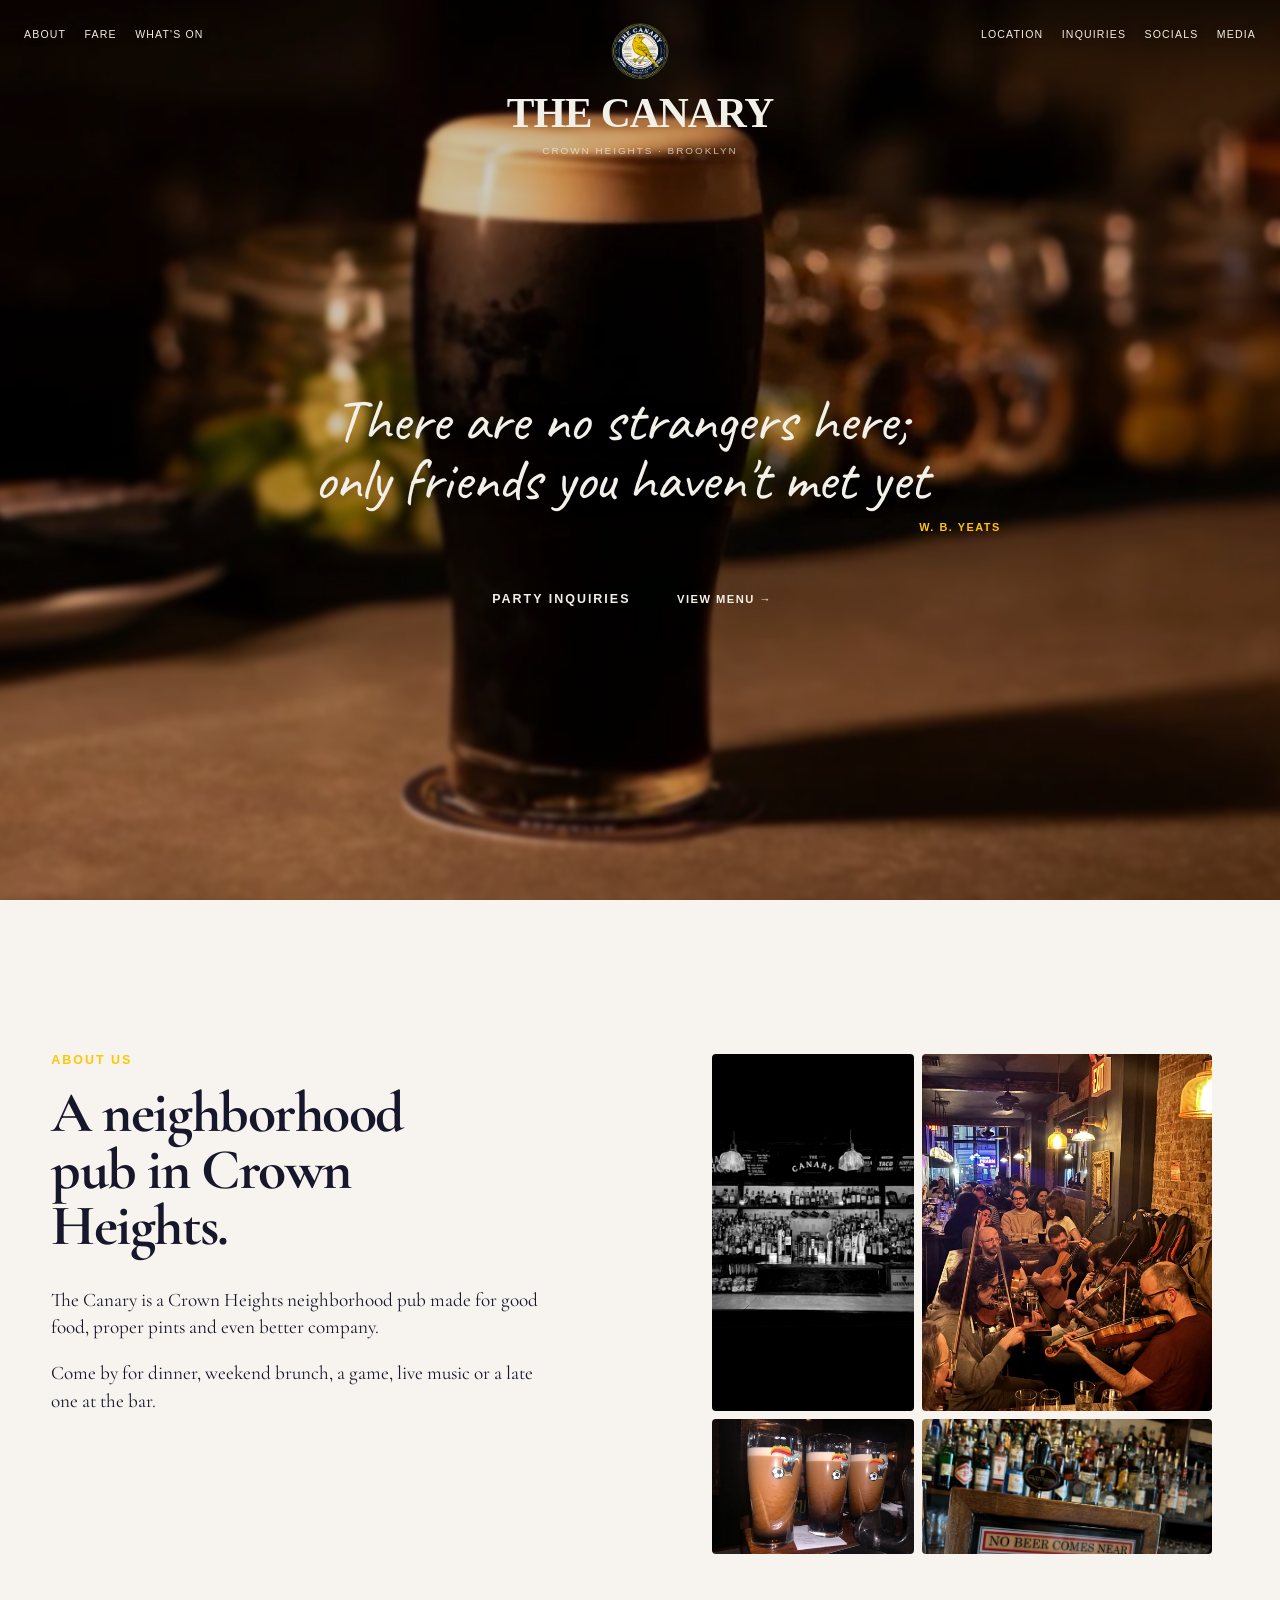
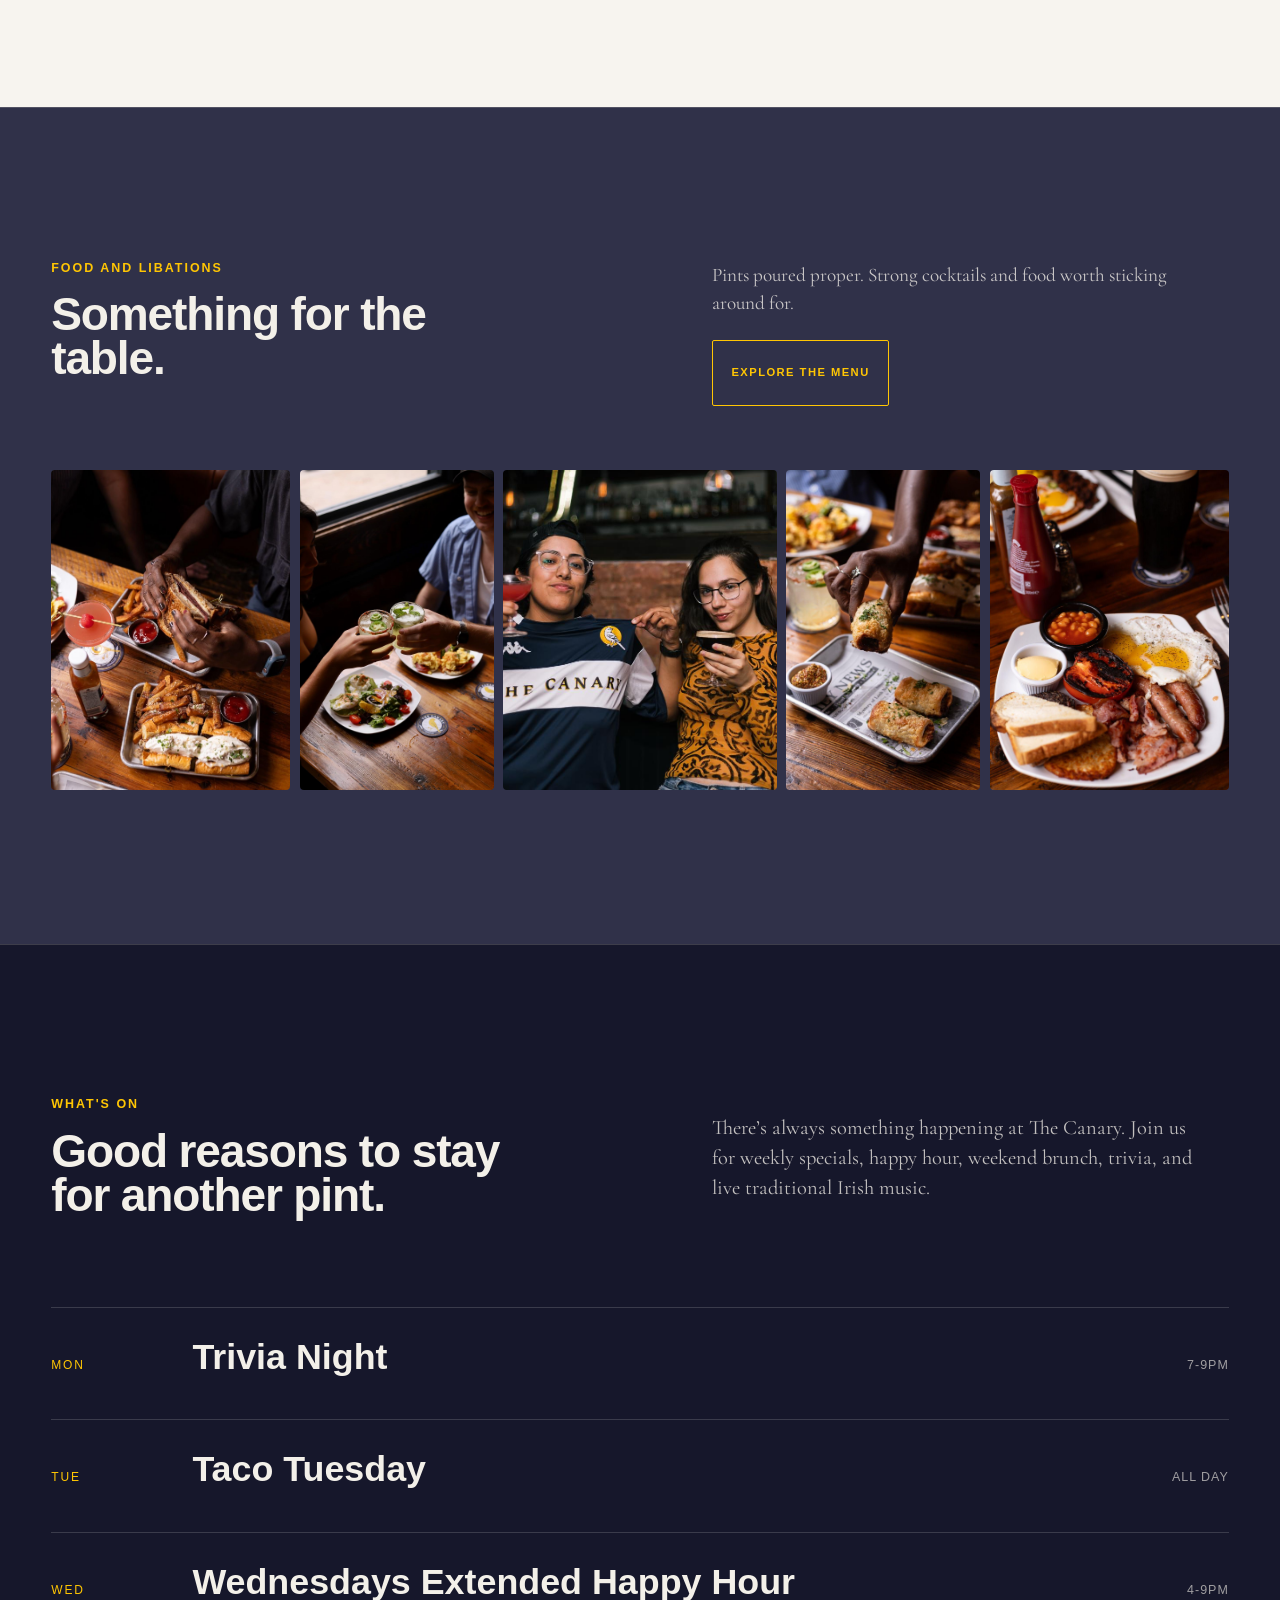
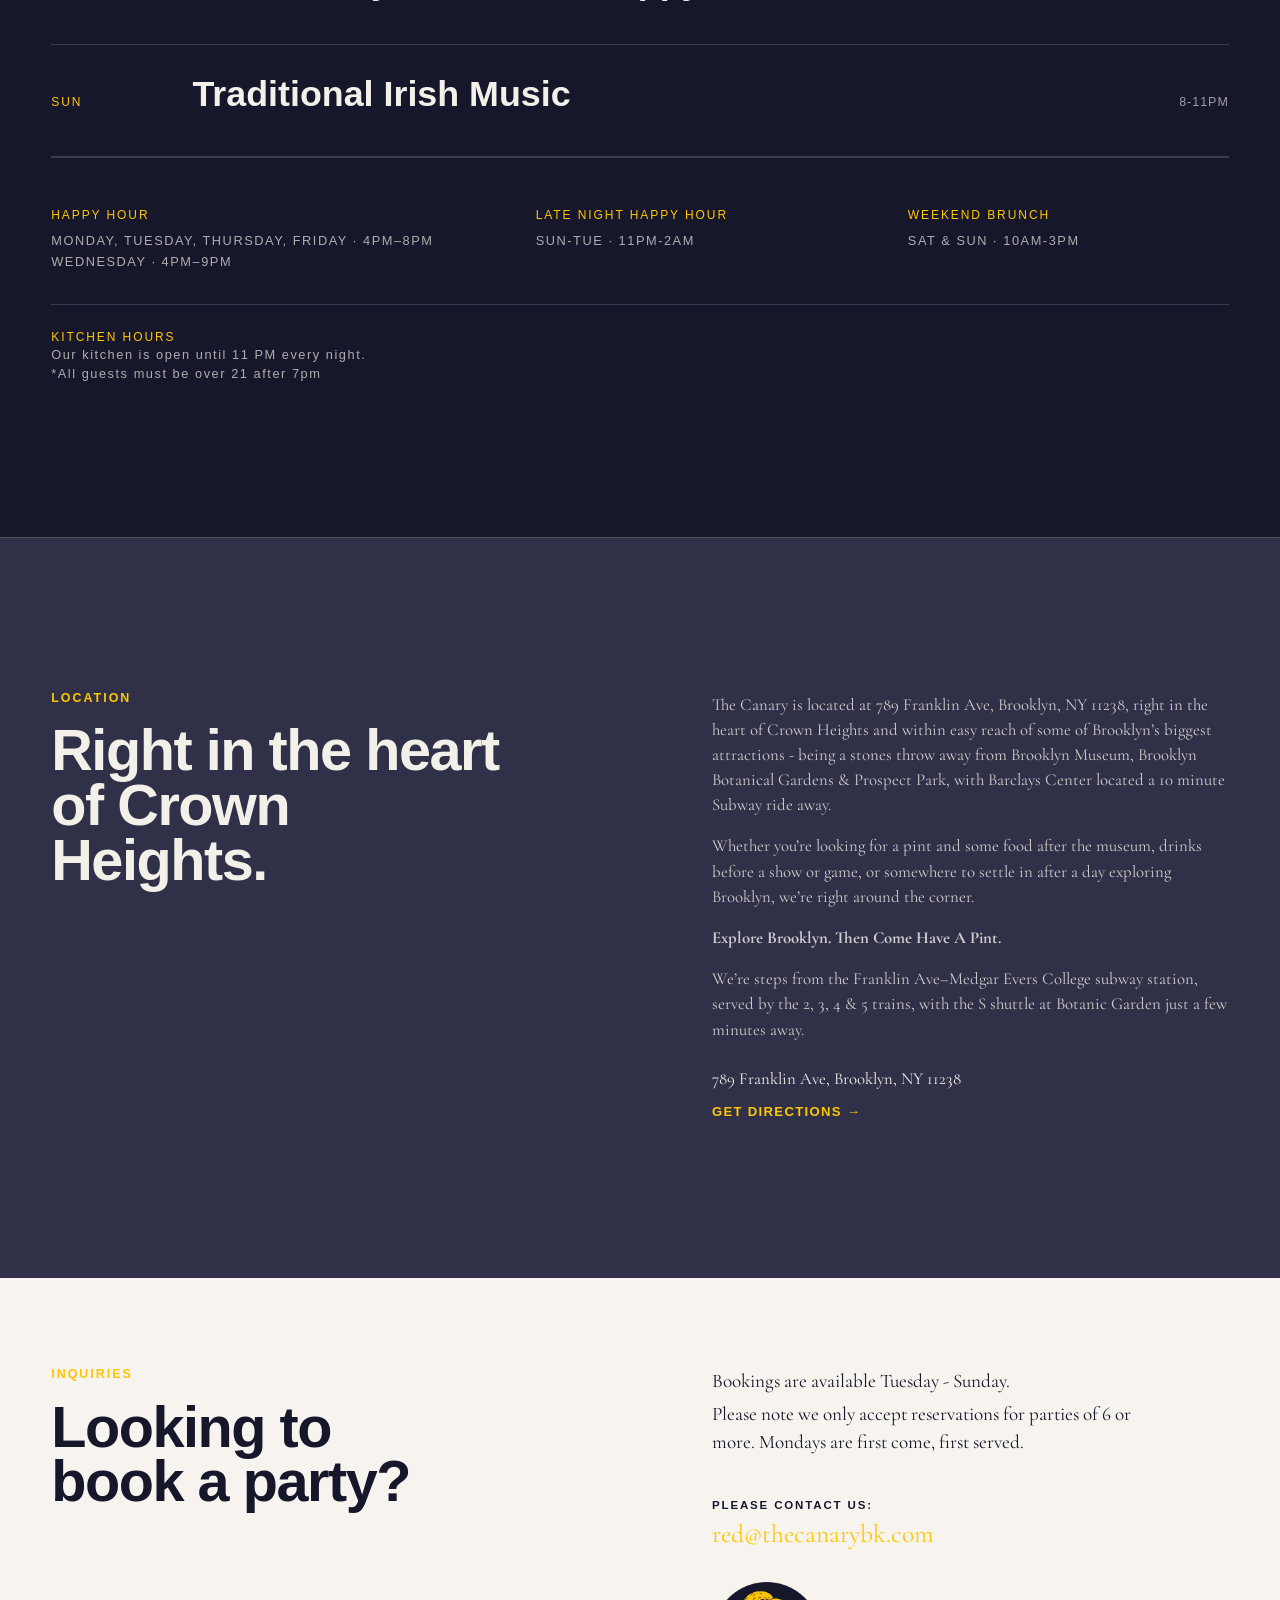
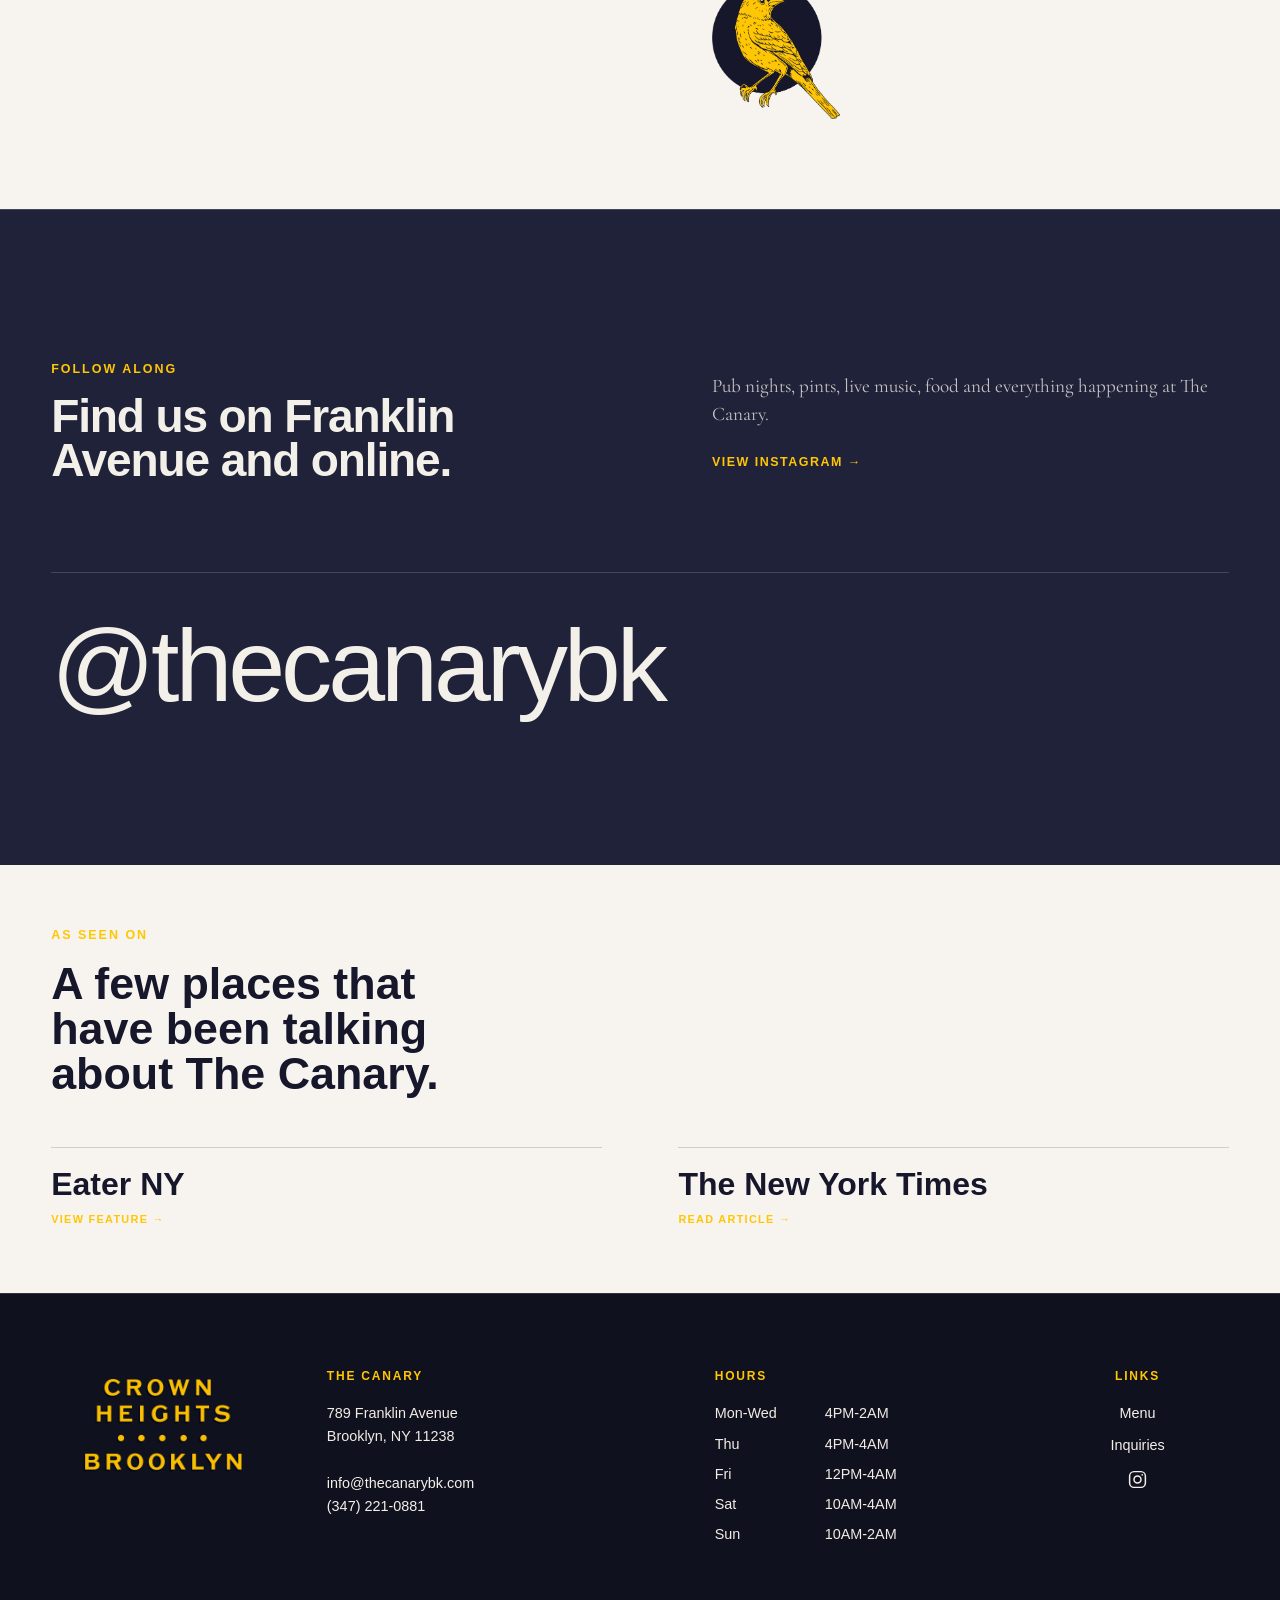
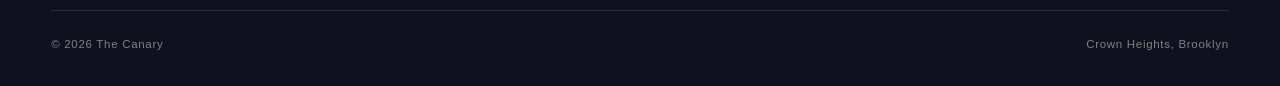
==== commit 216cb975: "Add files via upload" ====
--- a/index.html
+++ b/index.html
@@ -345,7 +345,7 @@
               <div class="inquiries-copy">
                 <div class="inquiries-details">
                   <p>Bookings are available Tuesday - Sunday.</p>
-                  <p>Mondays are first come, first served because of Trivia night.</p>
+                  <p>Please note we only accept reservations for parties of 6 or more. Mondays are first come, first served.</p>
                 </div>
                 <div class="inquiries-contact">
                   <p class="inquiries-kicker inquiries-contact-label">PLEASE CONTACT US:</p>
--- a/css/styles.css
+++ b/css/styles.css
@@ -622,7 +622,8 @@
   align-self: center;
 }
 
-.about-copy p {
+.about-copy p,
+.inquiries-details p {
   margin: 0;
   color: var(--canary-navy);
   font-family: var(--font-serif);
@@ -656,7 +657,8 @@
   align-self: center;
 }
 
-.fare-copy p {
+.fare-copy p,
+.social-copy p {
   margin: 0;
   color: rgba(243, 240, 233, 0.78);
   font-family: var(--font-serif);
@@ -1102,16 +1104,6 @@
   align-self: center;
 }
 
-.social-copy p {
-  margin: 0;
-  font-family: var(--font-serif);
-  font-size: clamp(1.25rem, 1.6vw, 1.6rem);
-  line-height: 1.45;
-  font-weight: 400;
-  color: rgba(243, 240, 233, 0.78);
-  text-align: left;
-}
-
 .social-link {
   display: inline-block;
   margin-top: 1.5rem;
@@ -1178,15 +1170,6 @@
   max-width: 430px;
   width: 100%;
   margin-top: 0;
-}
-
-.inquiries-details p {
-  margin: 0;
-  font-family: var(--font-serif);
-  font-size: clamp(1.1rem, 1.35vw, 1.35rem);
-  line-height: 1.4;
-  font-weight: 400;
-  color: var(--canary-navy);
 }
 
 .inquiries-details p + p {
@@ -1592,7 +1575,8 @@
     font-size: clamp(2.8rem, 5vw, 4rem);
   }
 
-  .about-copy p {
+  .about-copy p,
+  .inquiries-details p {
     font-size: clamp(1.25rem, 2vw, 1.45rem);
   }
 
@@ -1613,6 +1597,7 @@
     font-size: clamp(2.8rem, 5vw, 4rem);
   }
 
+  .fare-copy p,
   .social-copy p {
     font-size: clamp(1.25rem, 2vw, 1.45rem);
   }
@@ -1626,9 +1611,6 @@
     font-size: clamp(2.8rem, 5vw, 4rem);
   }
 
-  .inquiries-details p {
-    font-size: clamp(1.25rem, 2vw, 1.45rem);
-  }
 }
 
 @media (min-width: 1700px) {
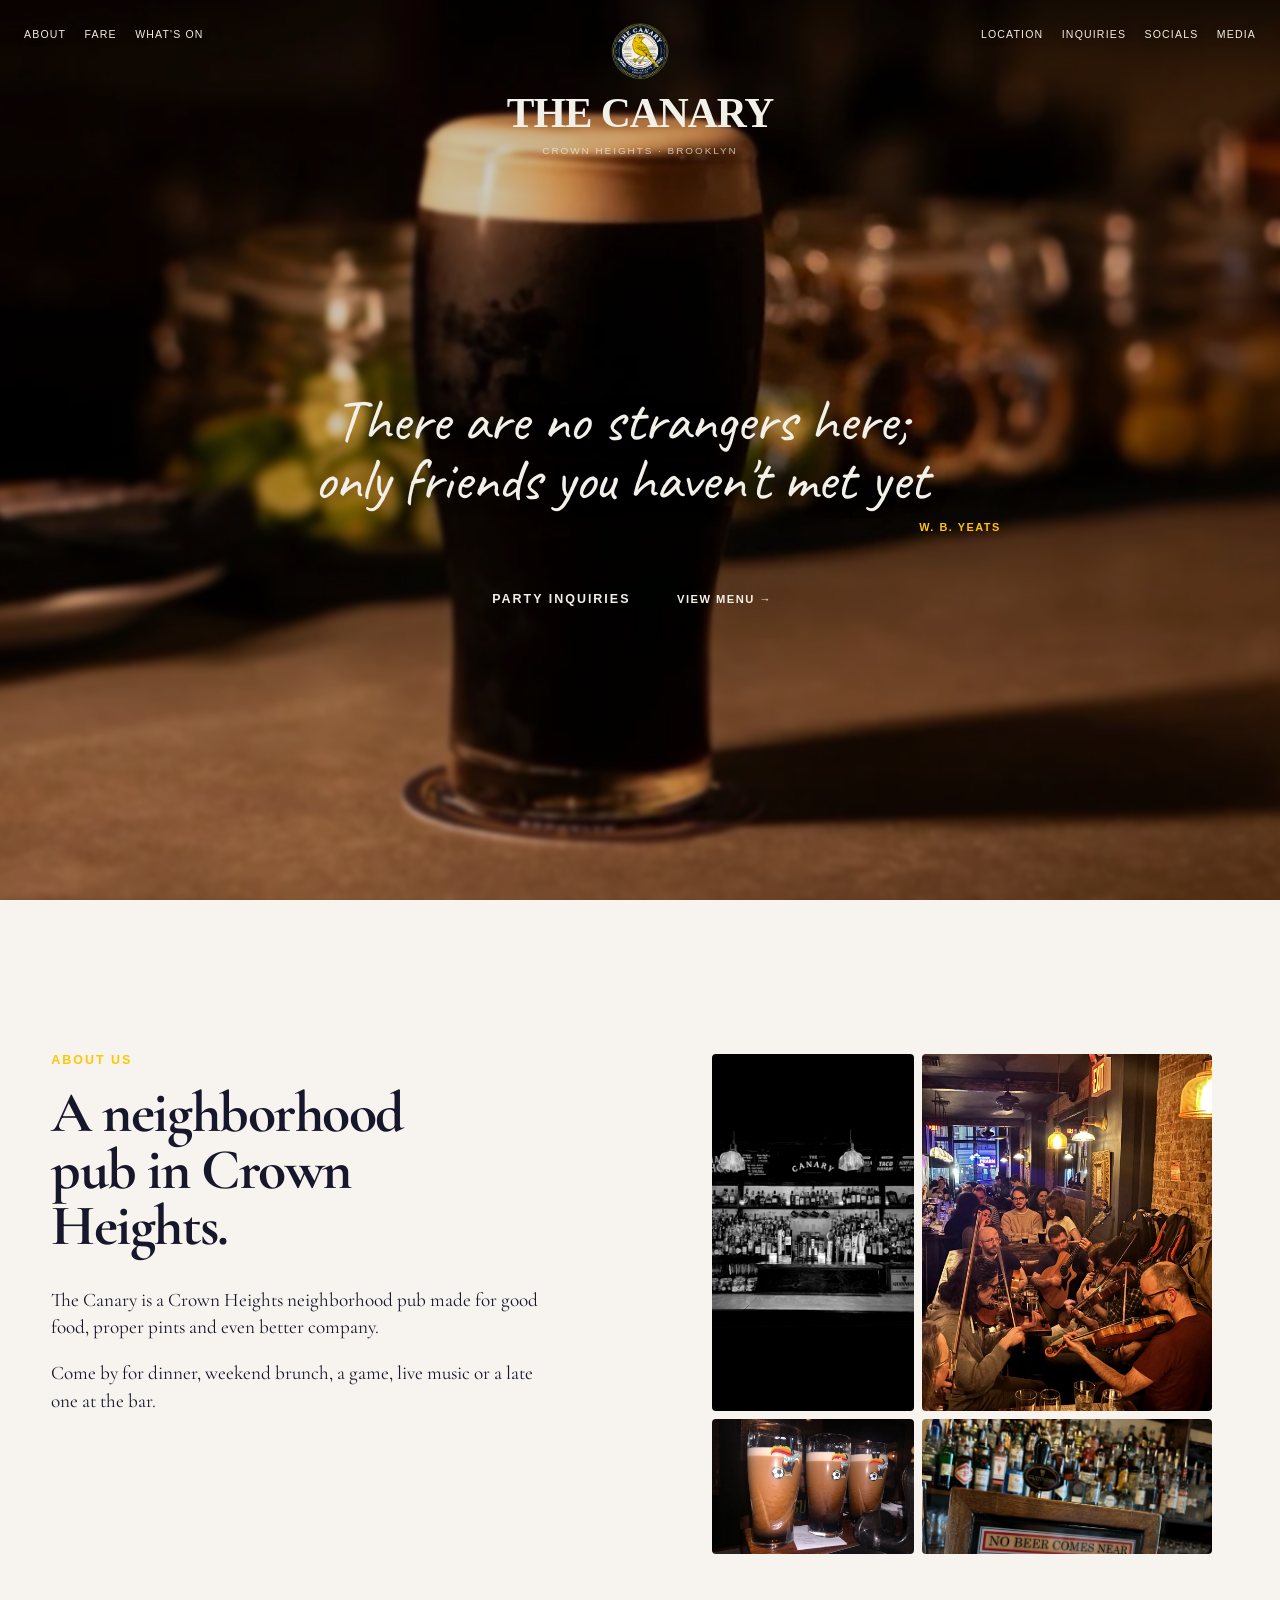
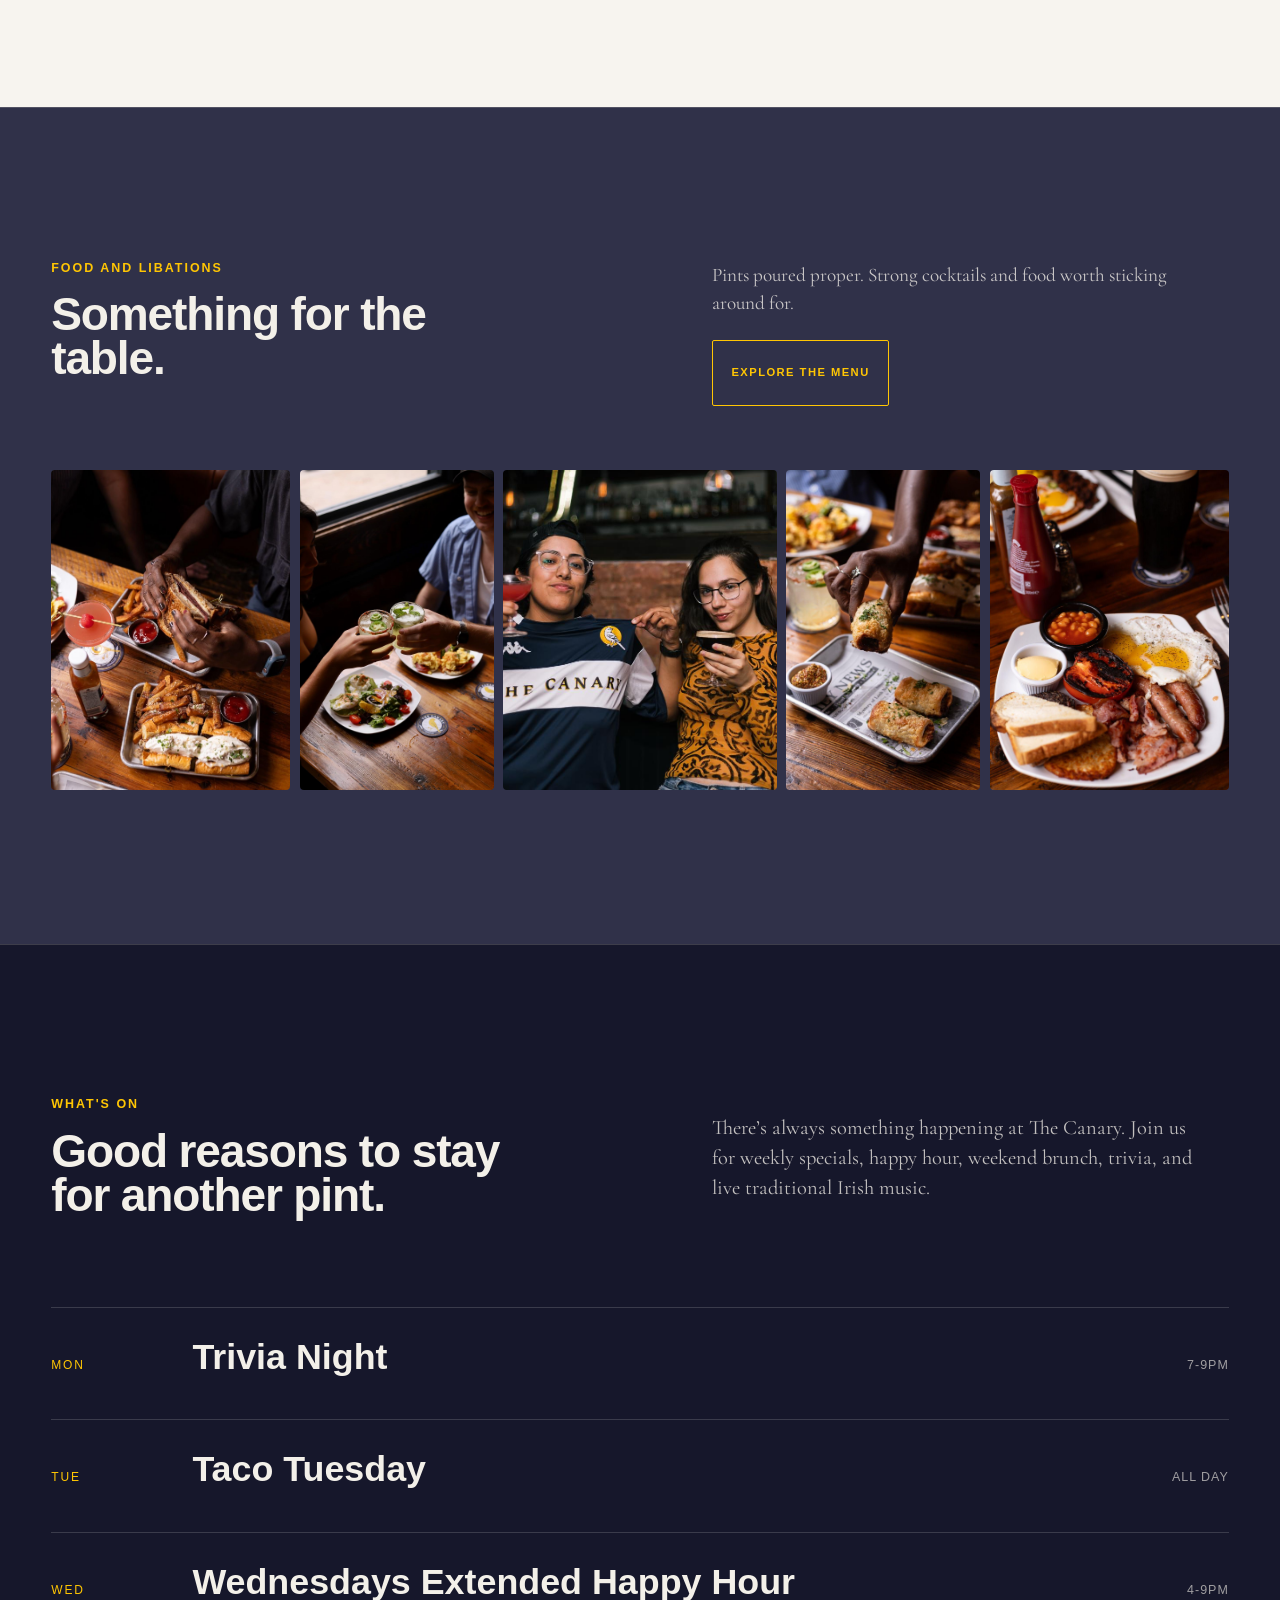
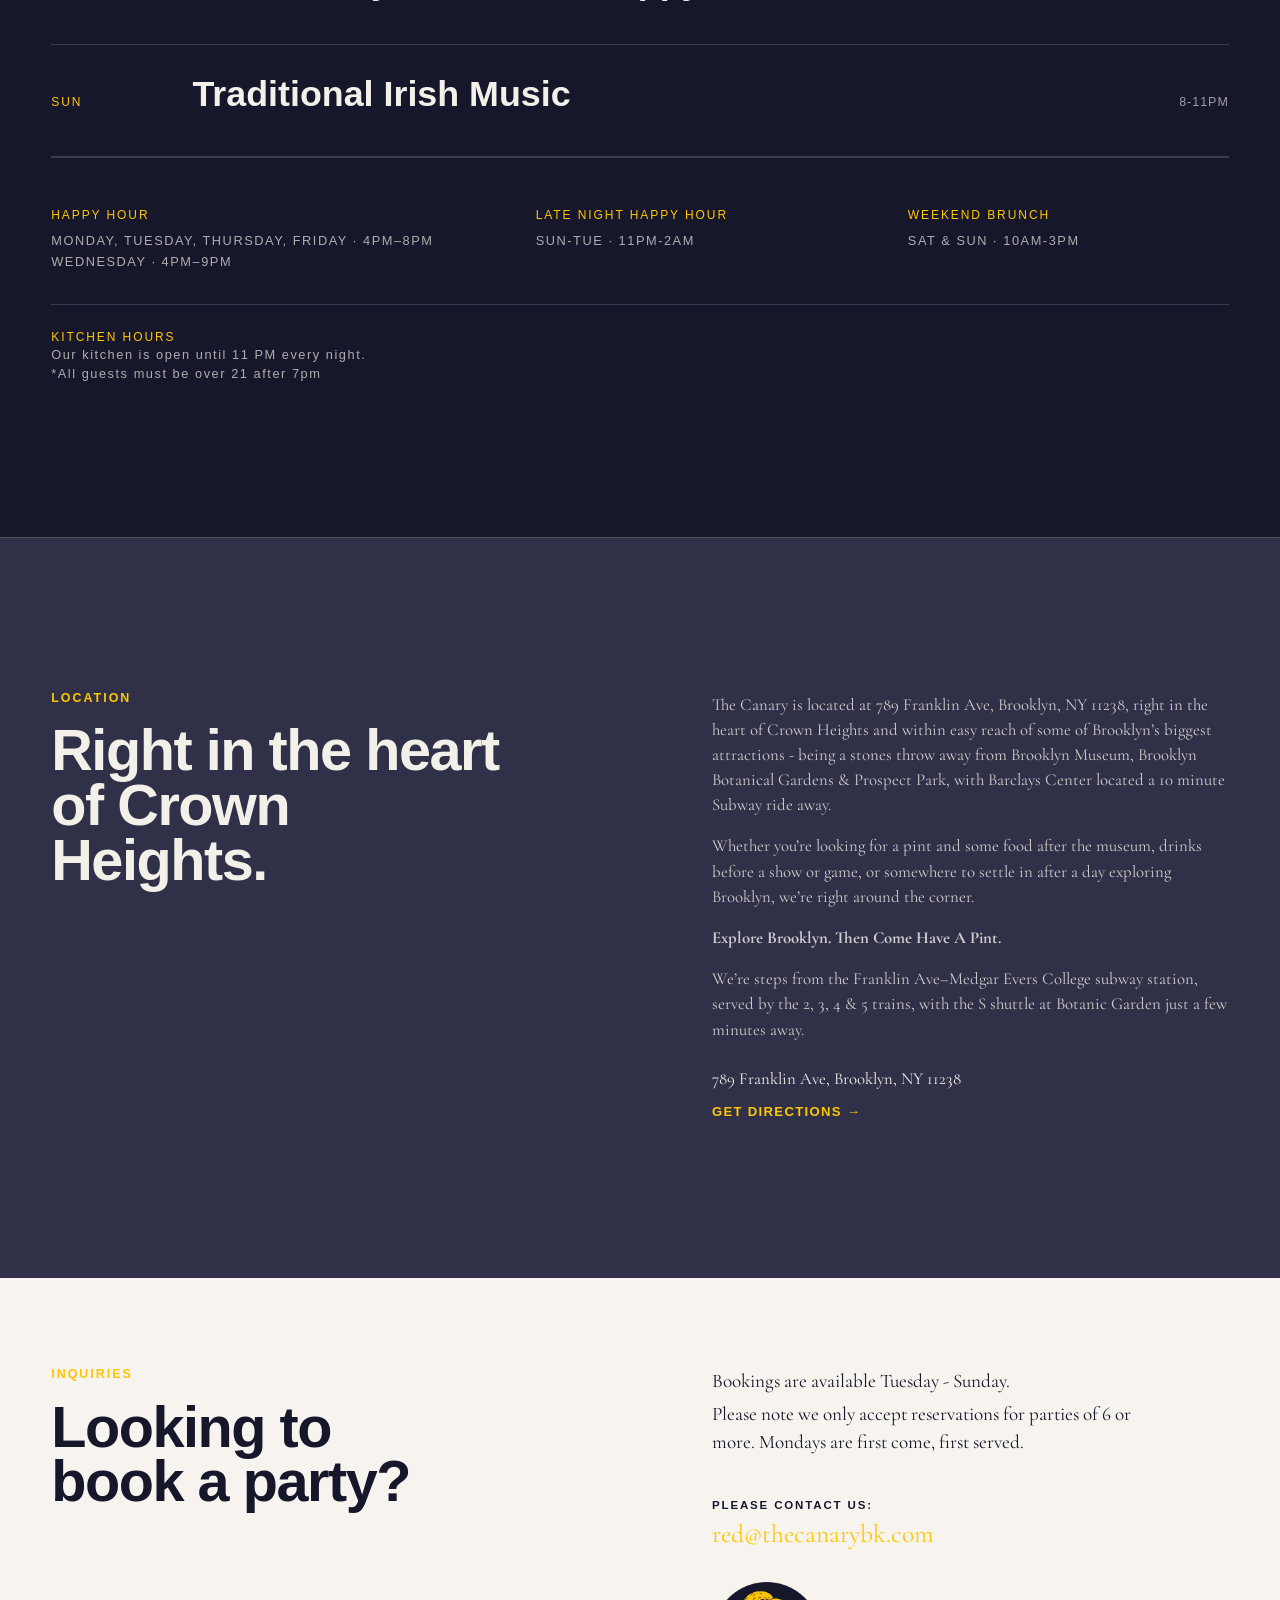
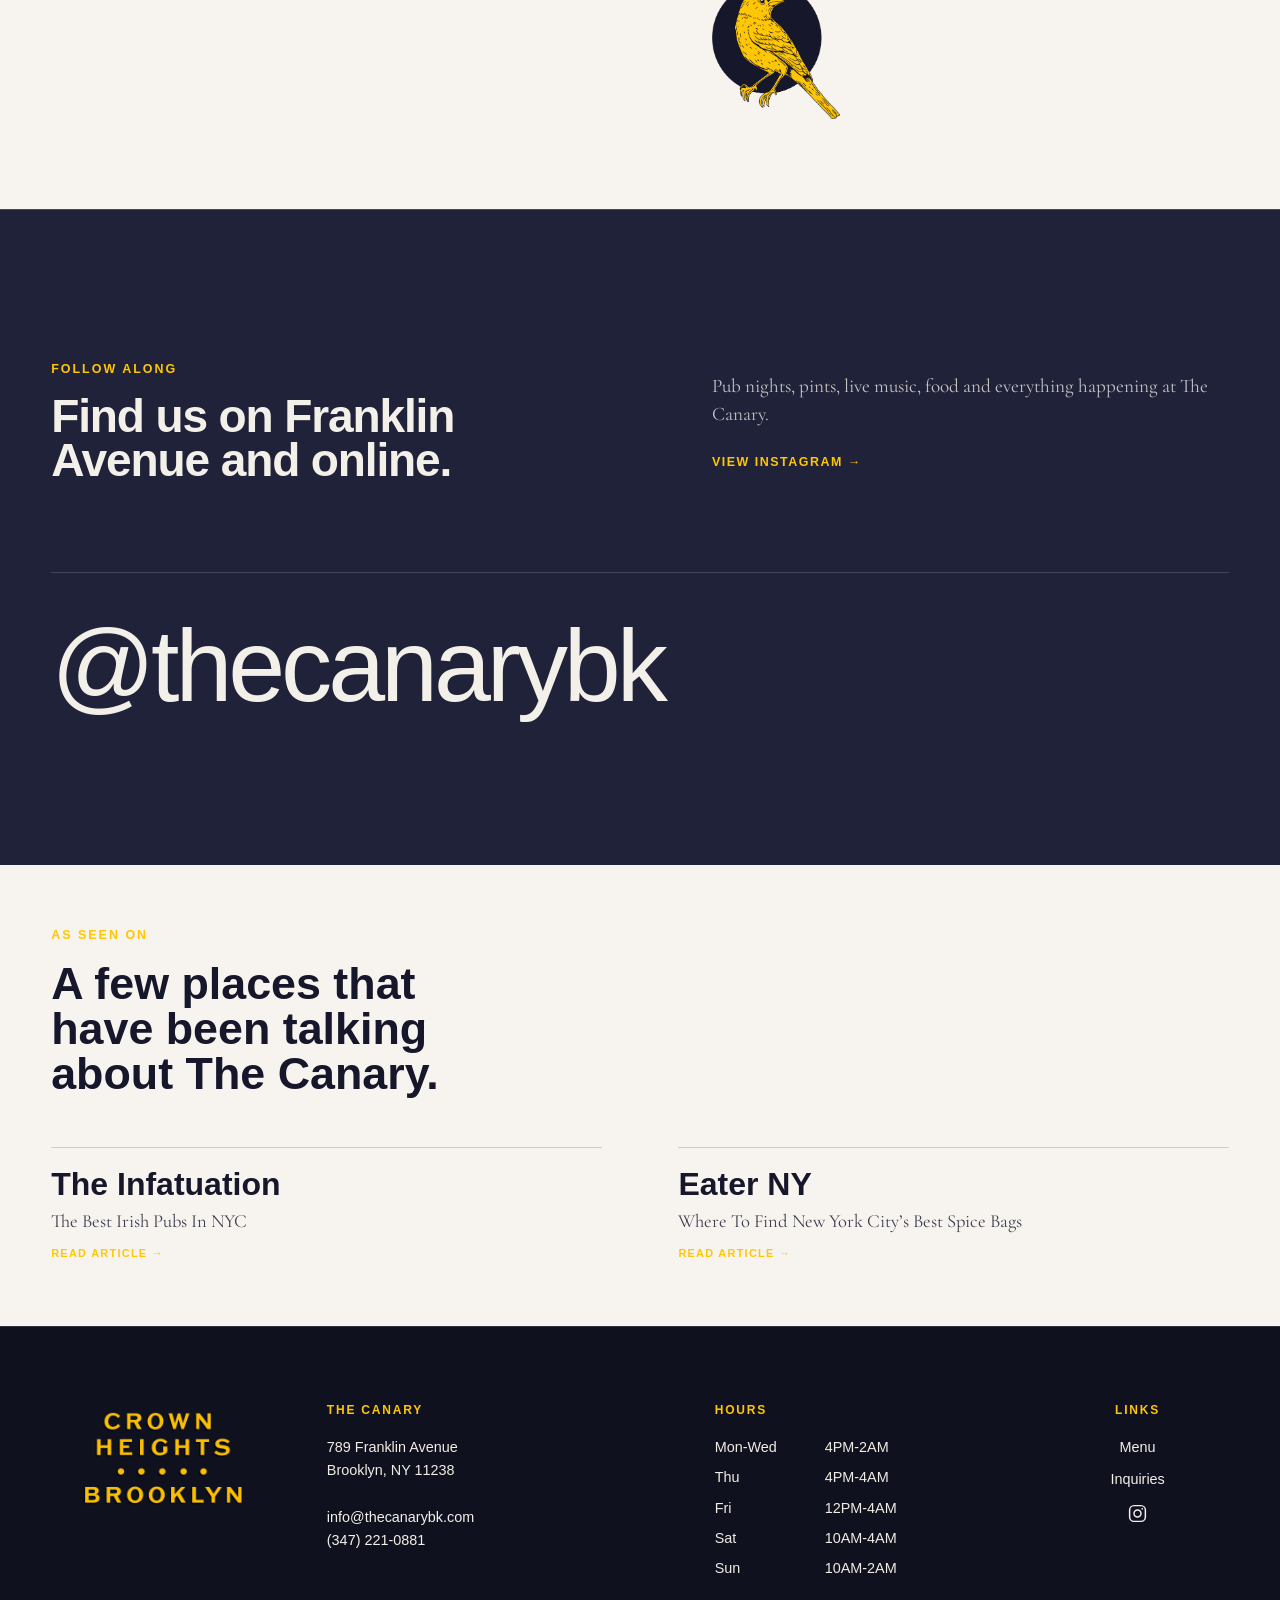
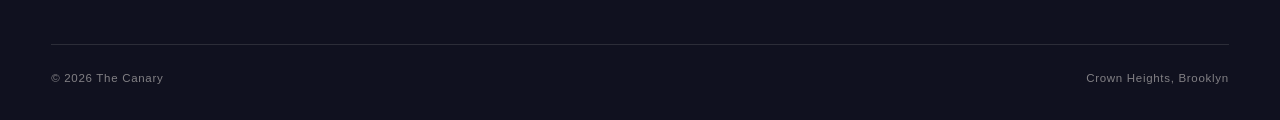
==== commit eedb5921: "Add files via upload" ====
--- a/index.html
+++ b/index.html
@@ -399,21 +399,23 @@
           <div class="press-links">
             <a
               class="press-link"
-              href="https://ny.eater.com/venue/944160/the-canary"
+              href="https://www.theinfatuation.com/new-york/guides/irish-pubs-nyc#the-canary"
+              target="_blank"
+              rel="noopener noreferrer"
+            >
+              <span class="press-name">The Infatuation</span>
+              <span class="press-title">The Best Irish Pubs In NYC</span>
+              <span class="press-action">Read article &rarr;</span>
+            </a>
+
+            <a
+              class="press-link"
+              href="https://ny.eater.com/maps/irish-spice-bags-nyc-dublin-chinese-restaurant-snack#the-canary"
               target="_blank"
               rel="noopener noreferrer"
             >
               <span class="press-name">Eater NY</span>
-              <span class="press-action">View feature &rarr;</span>
-            </a>
-
-            <a
-              class="press-link"
-              href="https://www.nytimes.com/2026/03/12/dining/new-york-city-is-enjoying-an-irish-pubaissance.html"
-              target="_blank"
-              rel="noopener noreferrer"
-            >
-              <span class="press-name">The New York Times</span>
+              <span class="press-title">Where To Find New York City’s Best Spice Bags</span>
               <span class="press-action">Read article &rarr;</span>
             </a>
           </div>
--- a/css/styles.css
+++ b/css/styles.css
@@ -1284,6 +1284,16 @@
   color: var(--canary-navy);
 }
 
+.press-title {
+  display: block;
+  margin-top: 0.55rem;
+  font-family: var(--font-serif);
+  font-size: clamp(1.1rem, 1.45vw, 1.35rem);
+  line-height: 1.35;
+  font-weight: 400;
+  color: rgba(22, 23, 43, 0.82);
+}
+
 .press-action {
   display: block;
   margin-top: 0.7rem;
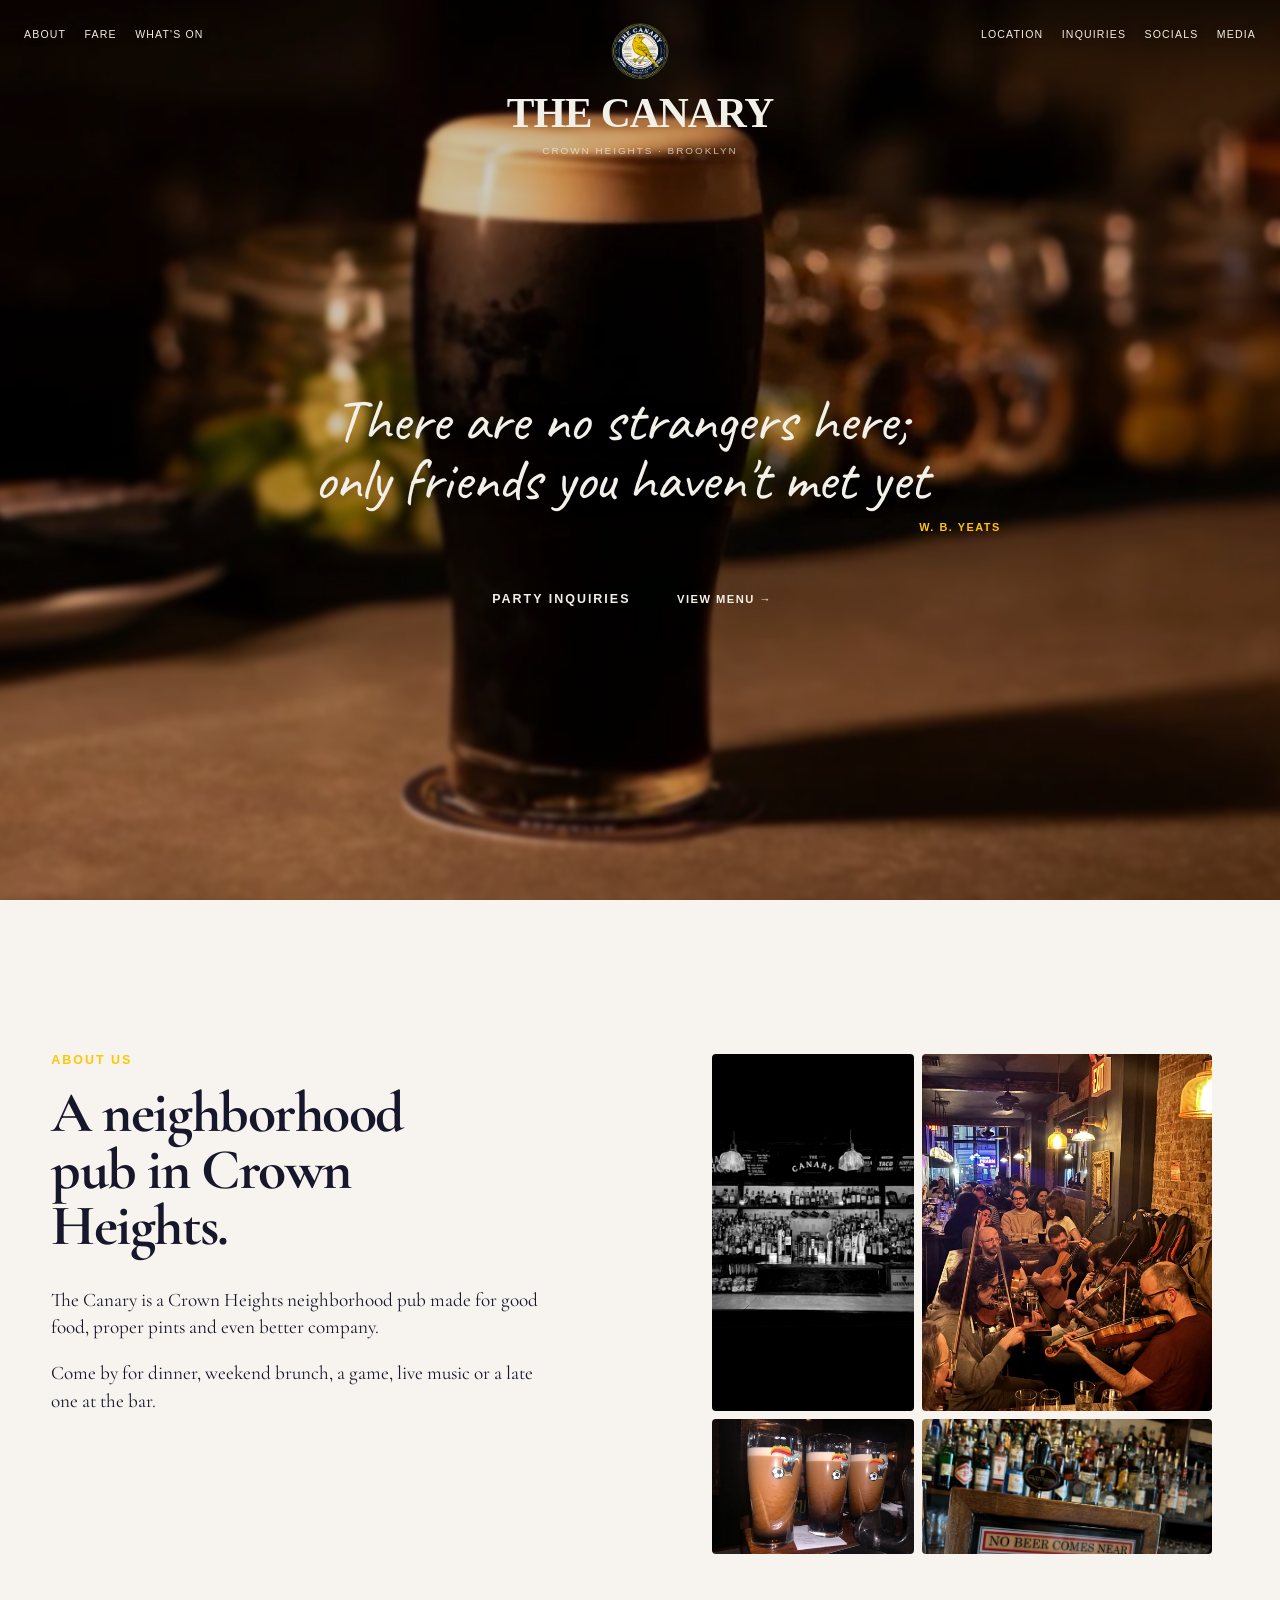
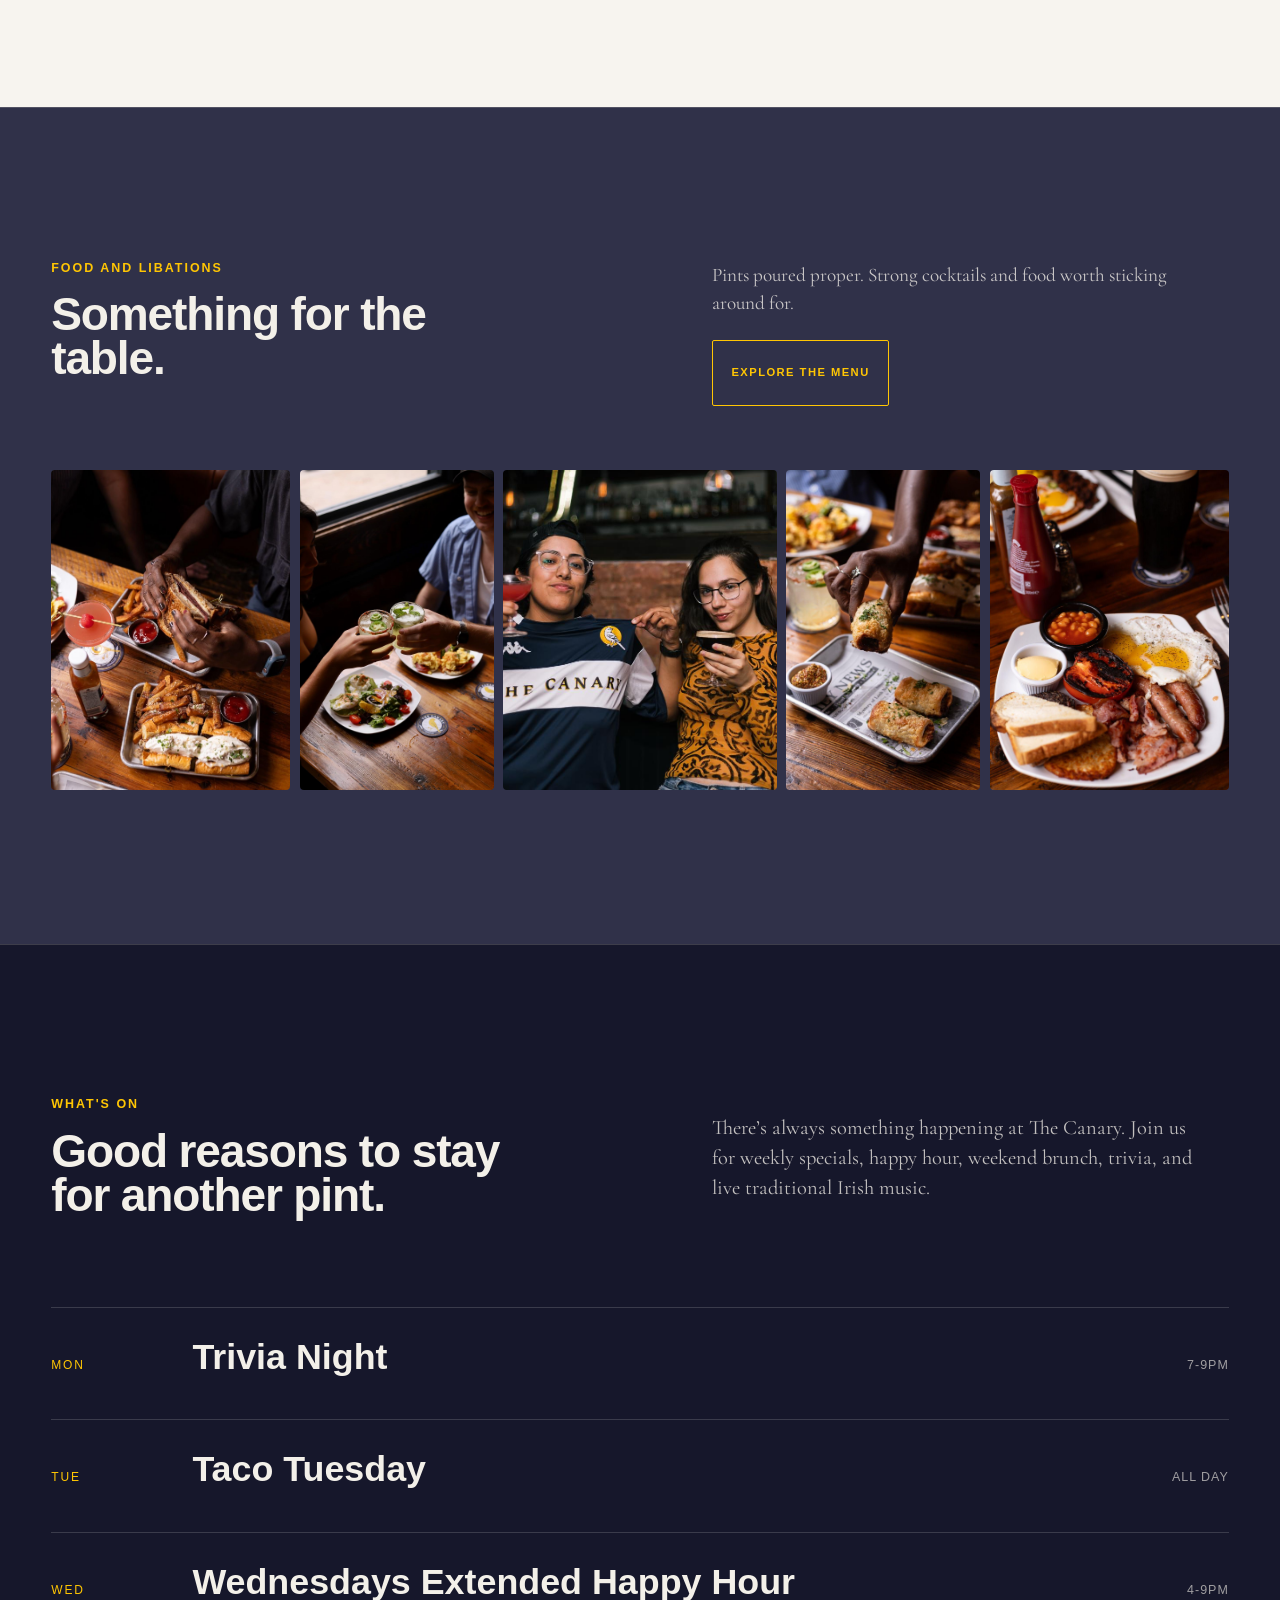
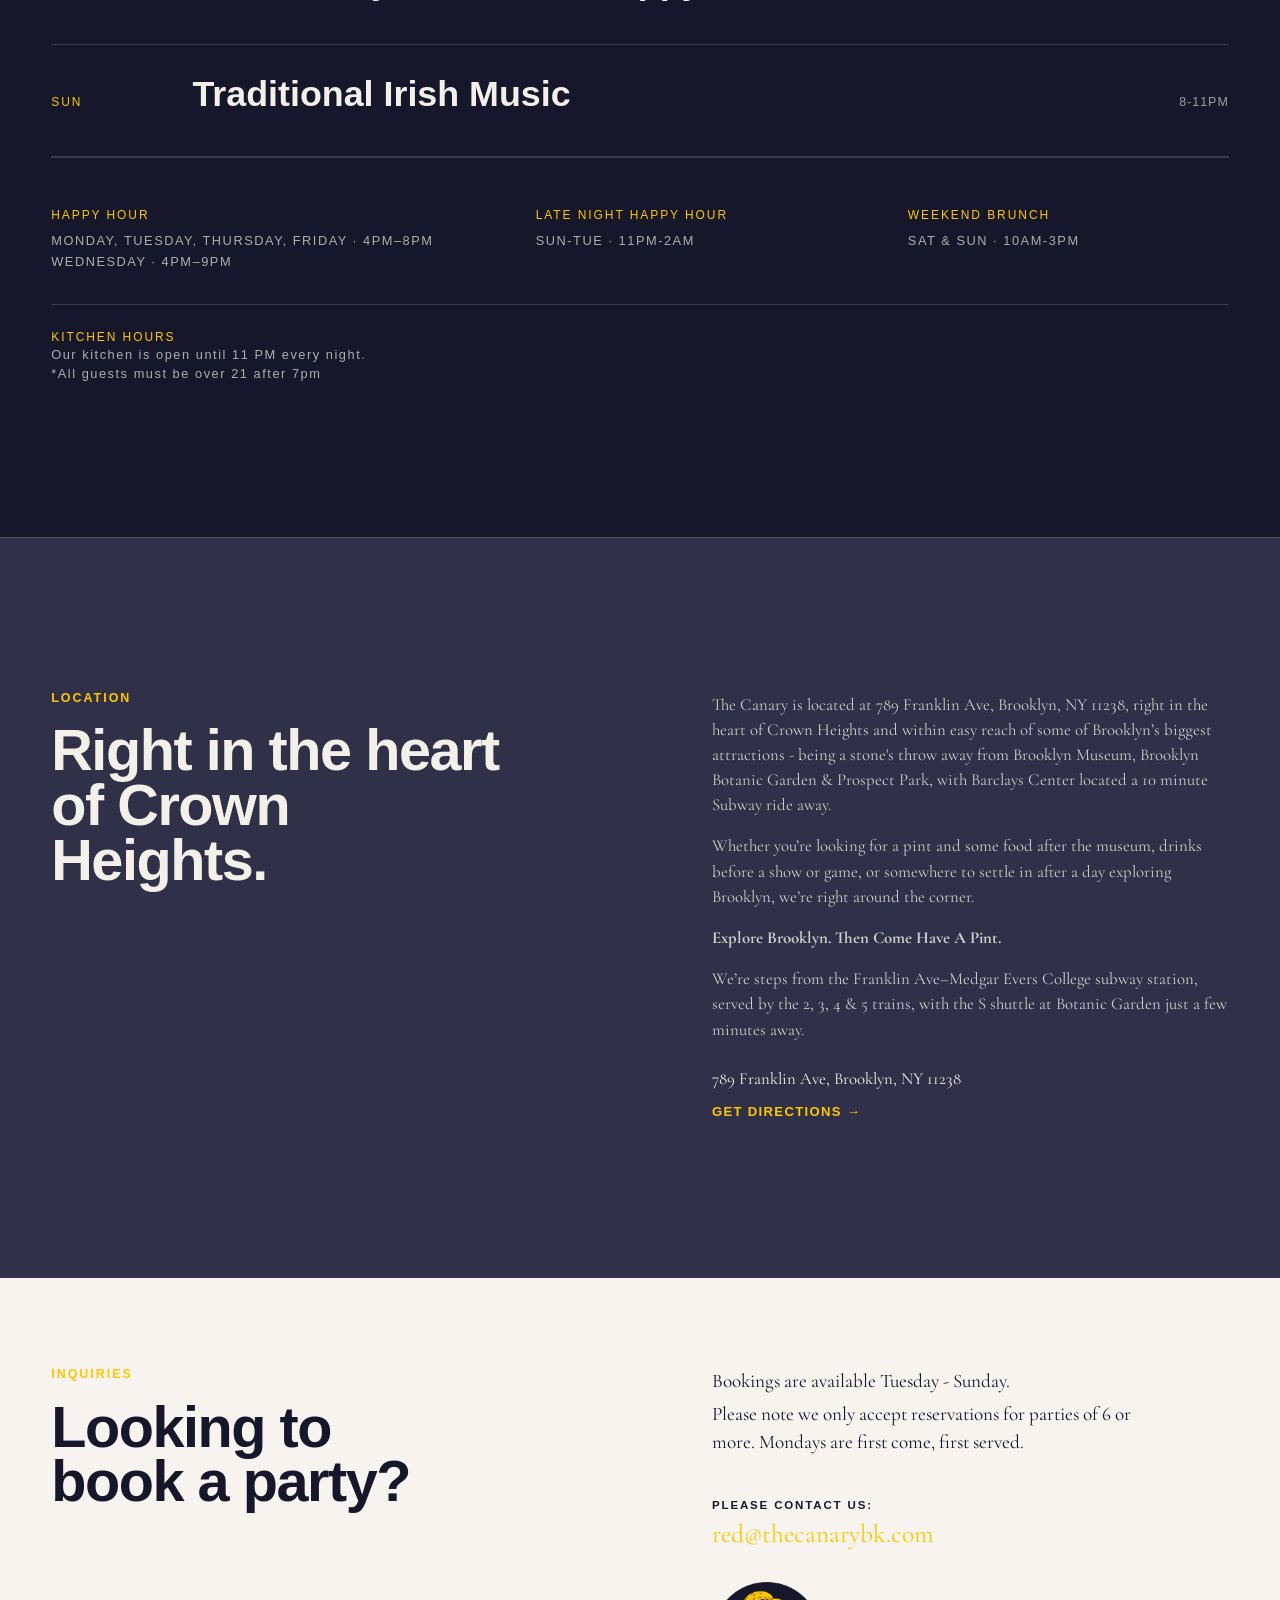
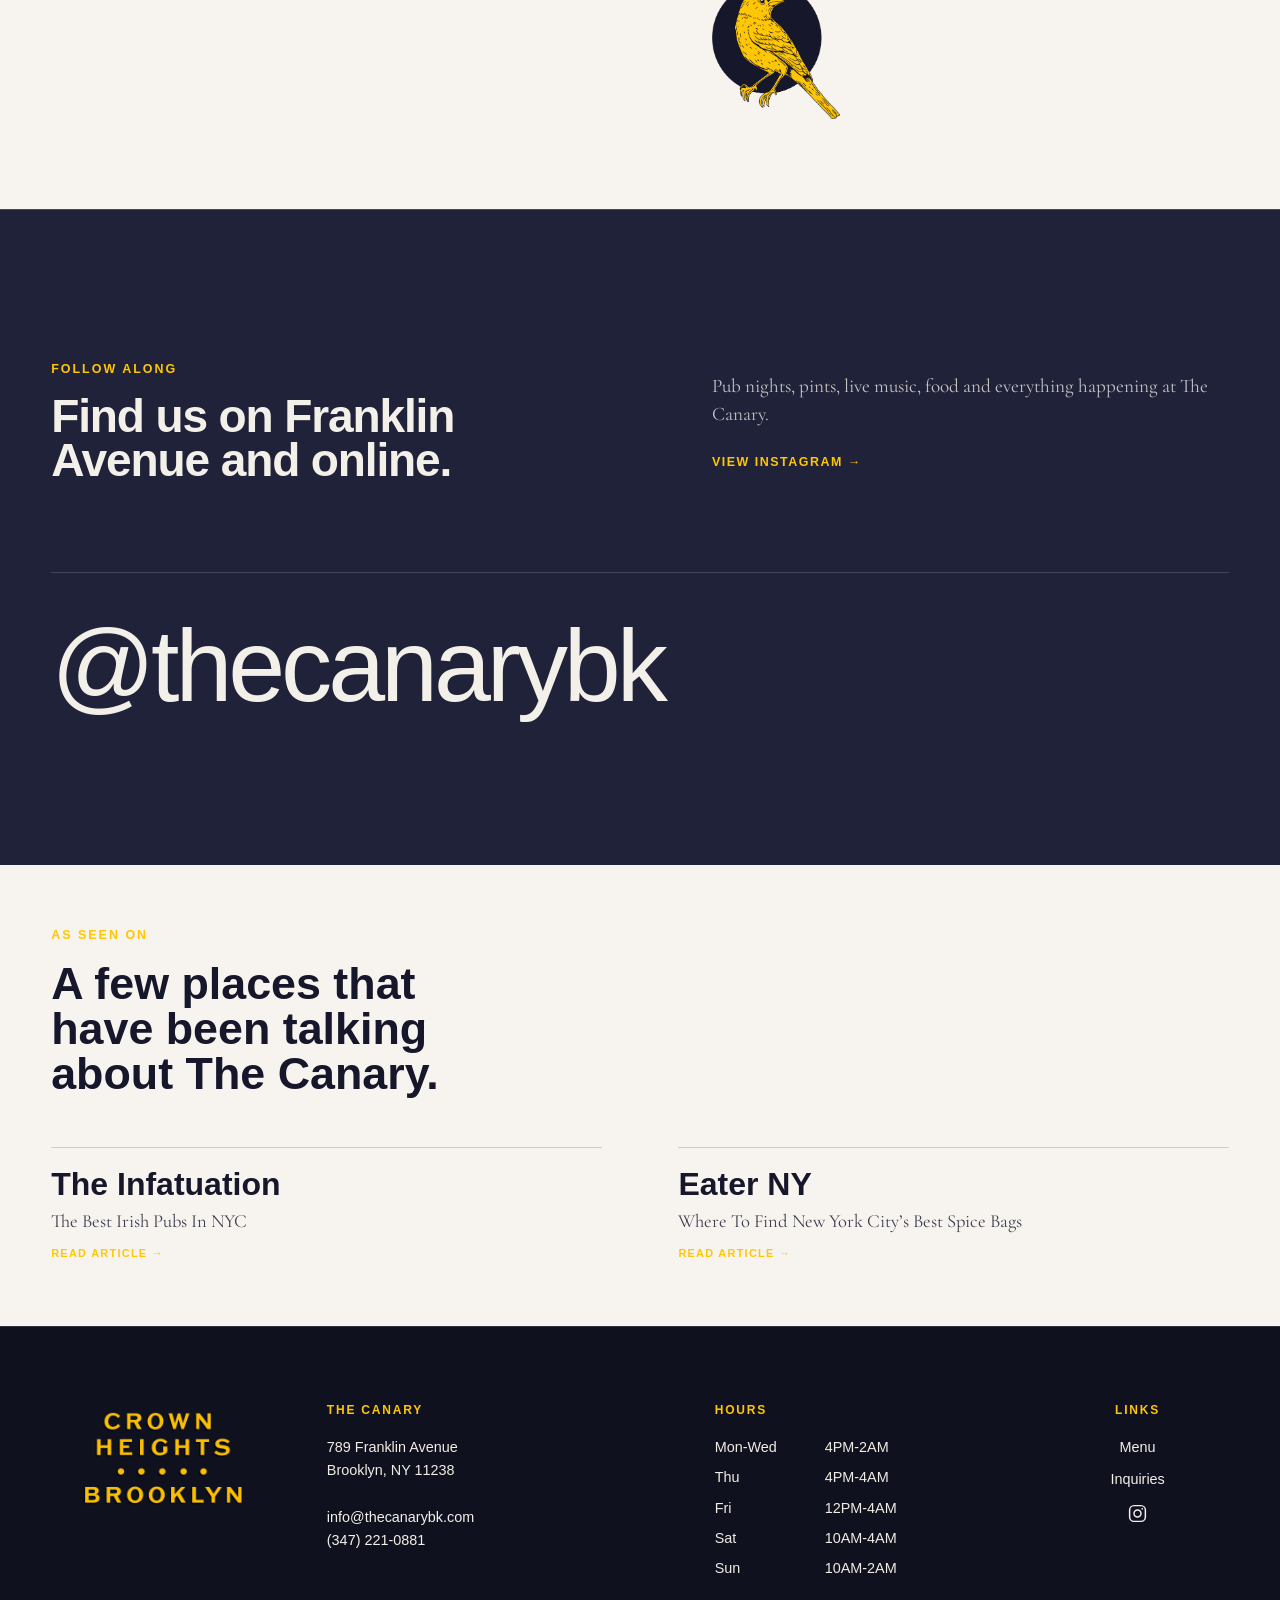
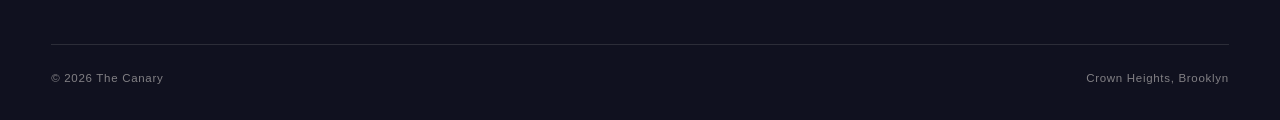
==== commit dabffa2e: "Add files via upload" ====
--- a/index.html
+++ b/index.html
@@ -8,7 +8,9 @@
       name="description"
       content="The Canary is a neighborhood pub in Crown Heights, Brooklyn serving good food, proper pints, live music and late nights."
     />
+    <link rel="canonical" href="https://thecanarybk.com/" />
     <meta name="theme-color" content="#000000" />
+    <meta name="robots" content="index, follow" />
     <meta
       property="og:title"
       content="The Canary | Crown Heights Neighborhood Pub"
@@ -18,6 +20,97 @@
       content="The Canary is a neighborhood pub in Crown Heights, Brooklyn serving good food, proper pints, live music and late nights."
     />
     <meta property="og:type" content="website" />
+    <meta property="og:url" content="https://thecanarybk.com/" />
+    <meta property="og:site_name" content="The Canary" />
+    <meta
+      property="og:image"
+      content="https://thecanarybk.com/images/hero/pint-of-guinness.jpg"
+    />
+    <meta property="og:image:width" content="1179" />
+    <meta property="og:image:height" content="663" />
+    <meta
+      property="og:image:alt"
+      content="A pint of Guinness on the bar at The Canary in Crown Heights, Brooklyn."
+    />
+    <meta name="twitter:card" content="summary_large_image" />
+    <meta
+      name="twitter:title"
+      content="The Canary | Crown Heights Neighborhood Pub"
+    />
+    <meta
+      name="twitter:description"
+      content="The Canary is a neighborhood pub in Crown Heights, Brooklyn serving good food, proper pints, live music and late nights."
+    />
+    <meta
+      name="twitter:image"
+      content="https://thecanarybk.com/images/hero/pint-of-guinness.jpg"
+    />
+    <!-- Add Google Search Console verification meta tag here after domain verification -->
+    <script type="application/ld+json">
+      {
+        "@context": "https://schema.org",
+        "@type": "BarOrPub",
+        "name": "The Canary",
+        "url": "https://thecanarybk.com/",
+        "image": "https://thecanarybk.com/images/hero/pint-of-guinness.jpg",
+        "telephone": "+1-347-221-0881",
+        "email": "info@thecanarybk.com",
+        "menu": "https://thecanarybk.com/menu/canary-full-menu.pdf",
+        "sameAs": ["https://www.instagram.com/thecanarybk/"],
+        "address": {
+          "@type": "PostalAddress",
+          "streetAddress": "789 Franklin Avenue",
+          "addressLocality": "Brooklyn",
+          "addressRegion": "NY",
+          "postalCode": "11238",
+          "addressCountry": "US"
+        },
+        "openingHoursSpecification": [
+          {
+            "@type": "OpeningHoursSpecification",
+            "dayOfWeek": "https://schema.org/Monday",
+            "opens": "16:00",
+            "closes": "02:00"
+          },
+          {
+            "@type": "OpeningHoursSpecification",
+            "dayOfWeek": "https://schema.org/Tuesday",
+            "opens": "16:00",
+            "closes": "02:00"
+          },
+          {
+            "@type": "OpeningHoursSpecification",
+            "dayOfWeek": "https://schema.org/Wednesday",
+            "opens": "16:00",
+            "closes": "02:00"
+          },
+          {
+            "@type": "OpeningHoursSpecification",
+            "dayOfWeek": "https://schema.org/Thursday",
+            "opens": "16:00",
+            "closes": "04:00"
+          },
+          {
+            "@type": "OpeningHoursSpecification",
+            "dayOfWeek": "https://schema.org/Friday",
+            "opens": "12:00",
+            "closes": "04:00"
+          },
+          {
+            "@type": "OpeningHoursSpecification",
+            "dayOfWeek": "https://schema.org/Saturday",
+            "opens": "10:00",
+            "closes": "04:00"
+          },
+          {
+            "@type": "OpeningHoursSpecification",
+            "dayOfWeek": "https://schema.org/Sunday",
+            "opens": "10:00",
+            "closes": "02:00"
+          }
+        ]
+      }
+    </script>
     <link rel="preconnect" href="https://fonts.googleapis.com" />
     <link rel="preconnect" href="https://fonts.gstatic.com" crossorigin />
     <link
@@ -107,12 +200,12 @@
         </div>
       </section>
 
-      <section class="about about-section page-section page-section--large section-divider" id="about" aria-labelledby="about-title">
+      <section class="about about-section page-section page-section--large section-divider" id="about" aria-labelledby="about-heading">
         <div class="section-shell site-container">
           <div class="about-grid editorial-split">
             <div class="about-heading-group">
-              <p class="section-eyebrow" id="about-title">About Us</p>
-              <h2 class="editorial-heading about-statement">A neighborhood pub in Crown Heights.</h2>
+              <p class="section-eyebrow">About Us</p>
+              <h2 class="editorial-heading about-statement" id="about-heading">A neighborhood pub in Crown Heights.</h2>
               <div class="about-copy">
               <p>
                 The Canary is a Crown Heights neighborhood pub made for good food, proper pints and even better
@@ -161,12 +254,12 @@
         </div>
       </section>
 
-      <section class="fare-section page-section page-section--large section-divider" id="fare" aria-labelledby="fare-title">
+      <section class="fare-section page-section page-section--large section-divider" id="fare" aria-labelledby="fare-heading">
         <div class="section-shell site-container">
           <div class="fare-intro editorial-split">
             <div class="fare-heading-group">
-              <p class="section-eyebrow" id="fare-title">Food and Libations</p>
-              <h2 class="fare-statement">Something for the table.</h2>
+              <p class="section-eyebrow">Food and Libations</p>
+              <h2 class="fare-statement" id="fare-heading">Something for the table.</h2>
             </div>
             <div class="fare-copy">
               <p>Pints poured proper. Strong cocktails and food worth sticking around for.</p>
@@ -233,12 +326,12 @@
         </div>
       </section>
 
-      <section class="whats-on page-section page-section--large section-divider" id="whats-on" aria-labelledby="whats-on-title">
+      <section class="whats-on page-section page-section--large section-divider" id="whats-on" aria-labelledby="whats-on-heading">
         <div class="section-shell site-container">
           <div class="whats-on-intro editorial-split">
             <div class="whats-on-heading-group">
-              <p class="section-eyebrow" id="whats-on-title">What's On</p>
-              <h2 class="whats-on-statement">Good reasons to stay for another pint.</h2>
+              <p class="section-eyebrow">What's On</p>
+              <h2 class="whats-on-statement" id="whats-on-heading">Good reasons to stay for another pint.</h2>
             </div>
             <div class="whats-on-copy">
               <p>
@@ -251,22 +344,22 @@
           <div class="events-list">
             <article class="event-row">
               <p class="event-day">Mon</p>
-              <h2 class="event-title">Trivia Night</h2>
+              <h3 class="event-title">Trivia Night</h3>
               <p class="event-time">7-9PM</p>
             </article>
             <article class="event-row">
               <p class="event-day">Tue</p>
-              <h2 class="event-title">Taco Tuesday</h2>
+              <h3 class="event-title">Taco Tuesday</h3>
               <p class="event-time">All Day</p>
             </article>
             <article class="event-row">
               <p class="event-day">Wed</p>
-              <h2 class="event-title">Wednesdays Extended Happy Hour</h2>
+              <h3 class="event-title">Wednesdays Extended Happy Hour</h3>
               <p class="event-time">4-9PM</p>
             </article>
             <article class="event-row">
               <p class="event-day">Sun</p>
-              <h2 class="event-title">Traditional Irish Music</h2>
+              <h3 class="event-title">Traditional Irish Music</h3>
               <p class="event-time">8-11PM</p>
             </article>
           </div>
@@ -301,16 +394,16 @@
         </div>
       </section>
 
-      <section class="location page-section page-section--large section-divider" id="location" aria-labelledby="location-title">
+      <section class="location page-section page-section--large section-divider" id="location" aria-labelledby="location-heading">
         <div class="section-shell site-container">
           <div class="location-grid editorial-split">
             <div class="location-heading-group">
-              <p class="section-eyebrow" id="location-title">Location</p>
-              <h2 class="location-statement">Right in the heart of Crown Heights.</h2>
+              <p class="section-eyebrow">Location</p>
+              <h2 class="location-statement" id="location-heading">Right in the heart of Crown Heights.</h2>
             </div>
             <div class="location-copy">
               <p>
-                The Canary is located at 789 Franklin Ave, Brooklyn, NY 11238, right in the heart of Crown Heights and within easy reach of some of Brooklyn’s biggest attractions - being a stones throw away from Brooklyn Museum, Brooklyn Botanical Gardens &amp; Prospect Park, with Barclays Center located a 10 minute Subway ride away.
+                The Canary is located at 789 Franklin Ave, Brooklyn, NY 11238, right in the heart of Crown Heights and within easy reach of some of Brooklyn’s biggest attractions - being a stone's throw away from Brooklyn Museum, Brooklyn Botanic Garden &amp; Prospect Park, with Barclays Center located a 10 minute Subway ride away.
               </p>
               <p>
                 Whether you’re looking for a pint and some food after the museum, drinks before a show or game, or somewhere to settle in after a day exploring Brooklyn, we’re right around the corner.
@@ -333,12 +426,12 @@
         </div>
       </section>
 
-      <section class="inquiries reservation-section page-section page-section--large section-divider" id="inquiries" aria-labelledby="inquiries-title">
+      <section class="inquiries reservation-section page-section page-section--large section-divider" id="inquiries" aria-labelledby="inquiries-heading">
         <div class="section-shell site-container">
           <div class="reservation-grid">
             <div class="inquiries-heading-group">
-              <p class="section-eyebrow" id="inquiries-title">Inquiries</p>
-              <h2 class="reservation-statement">Looking to<br />book a party?</h2>
+              <p class="section-eyebrow">Inquiries</p>
+              <h2 class="reservation-statement" id="inquiries-heading">Looking to<br />book a party?</h2>
             </div>
 
             <div class="inquiries-content inquiries-right">
@@ -365,12 +458,12 @@
         </div>
       </section>
 
-      <section class="social page-section page-section--large section-divider" id="social" aria-labelledby="social-title">
+      <section class="social page-section page-section--large section-divider" id="social" aria-labelledby="social-heading">
         <div class="section-shell site-container">
           <div class="social-intro">
             <div class="social-heading-group">
-              <p class="section-eyebrow" id="social-title">Follow Along</p>
-              <h2 class="social-statement">Find us on Franklin Avenue and online.</h2>
+              <p class="section-eyebrow">Follow Along</p>
+              <h2 class="social-statement" id="social-heading">Find us on Franklin Avenue and online.</h2>
             </div>
             <div class="social-copy">
               <p>
@@ -391,10 +484,10 @@
         </div>
       </section>
 
-      <section class="press-section" id="media" aria-labelledby="press-title">
+      <section class="press-section" id="media" aria-labelledby="press-heading">
         <div class="section-shell site-container">
-          <p class="section-eyebrow press-eyebrow" id="press-title">As Seen On</p>
-          <h2 class="press-heading">A few places that have been talking about The Canary.</h2>
+          <p class="section-eyebrow press-eyebrow">As Seen On</p>
+          <h2 class="press-heading" id="press-heading">A few places that have been talking about The Canary.</h2>
 
           <div class="press-links">
             <a
--- a/css/styles.css
+++ b/css/styles.css
@@ -1651,6 +1651,20 @@
     --hero-image-position: 60% center;
   }
 
+  html,
+  body {
+    overflow-y: auto;
+    scrollbar-width: none;
+    -ms-overflow-style: none;
+  }
+
+  html::-webkit-scrollbar,
+  body::-webkit-scrollbar {
+    display: none;
+    width: 0;
+    height: 0;
+  }
+
   .hero-image--main {
     -webkit-mask-image: radial-gradient(
       ellipse 26% 26% at 61% 42%,
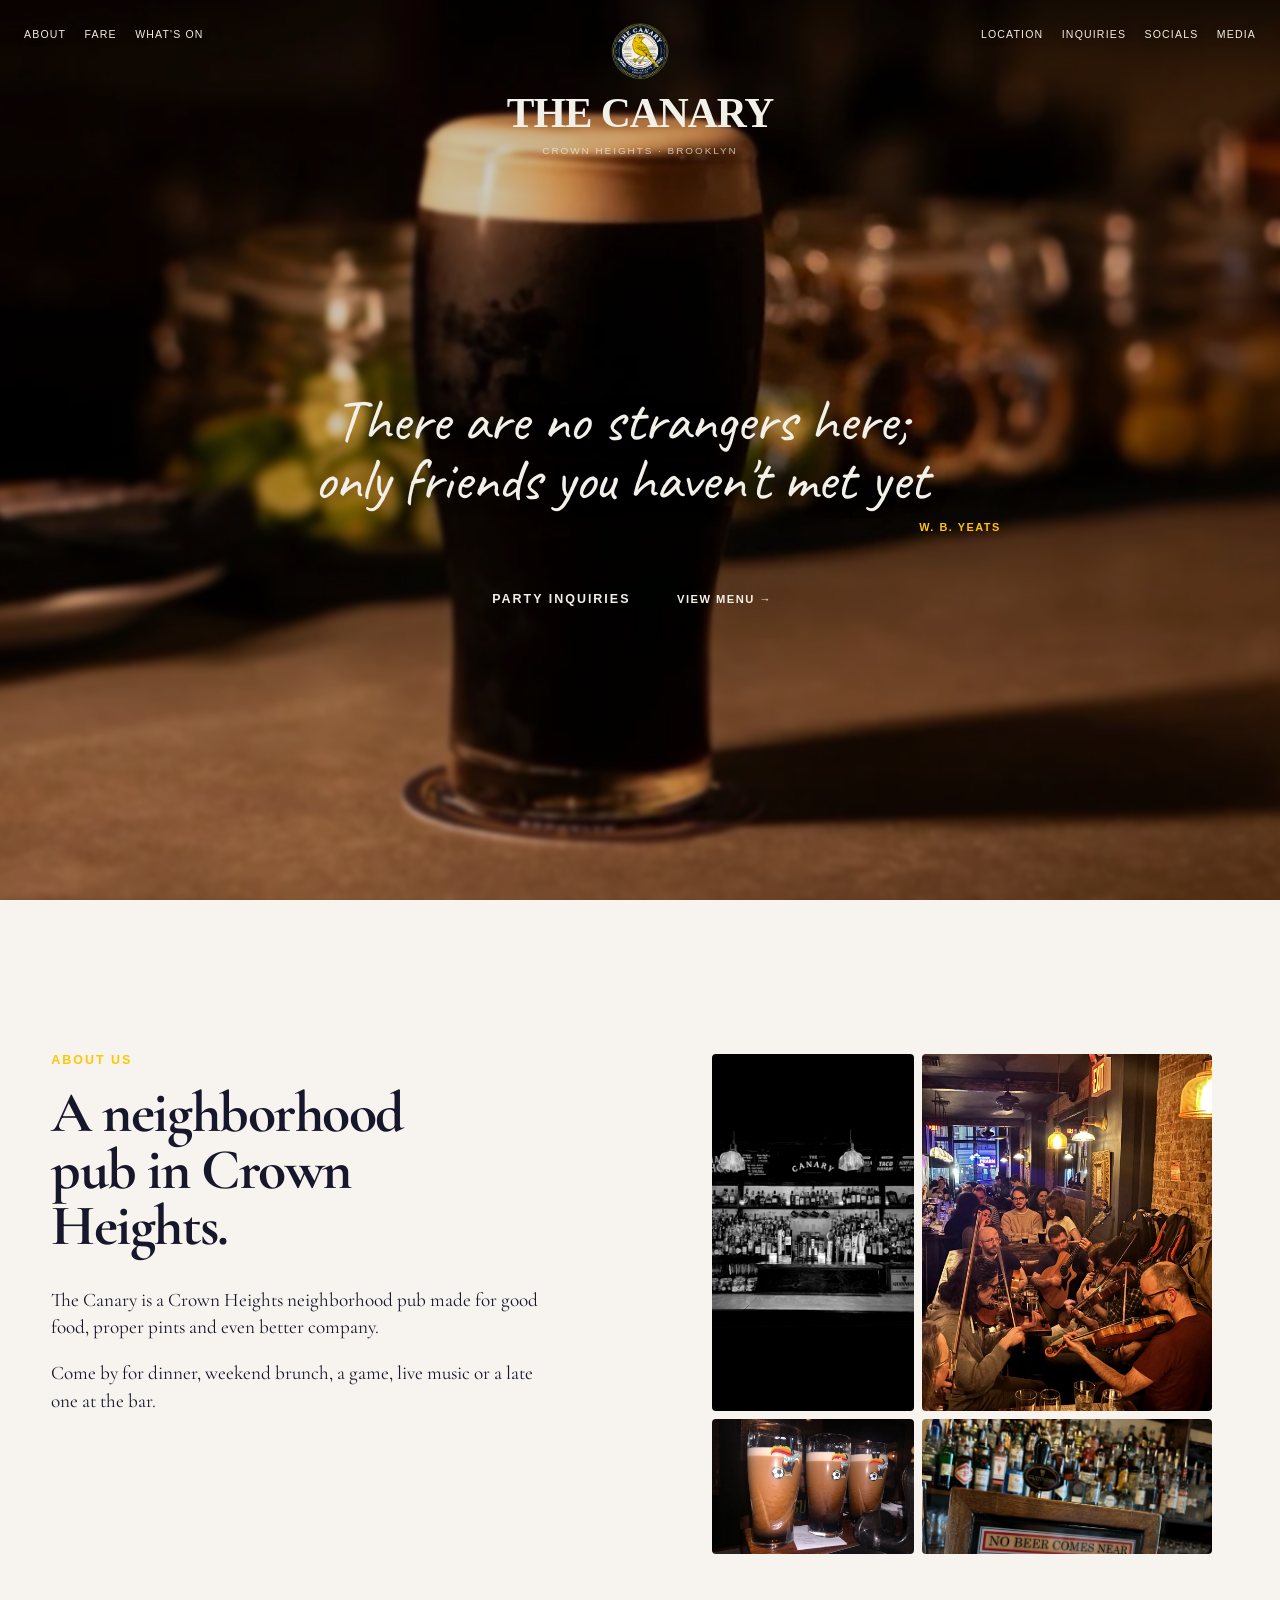
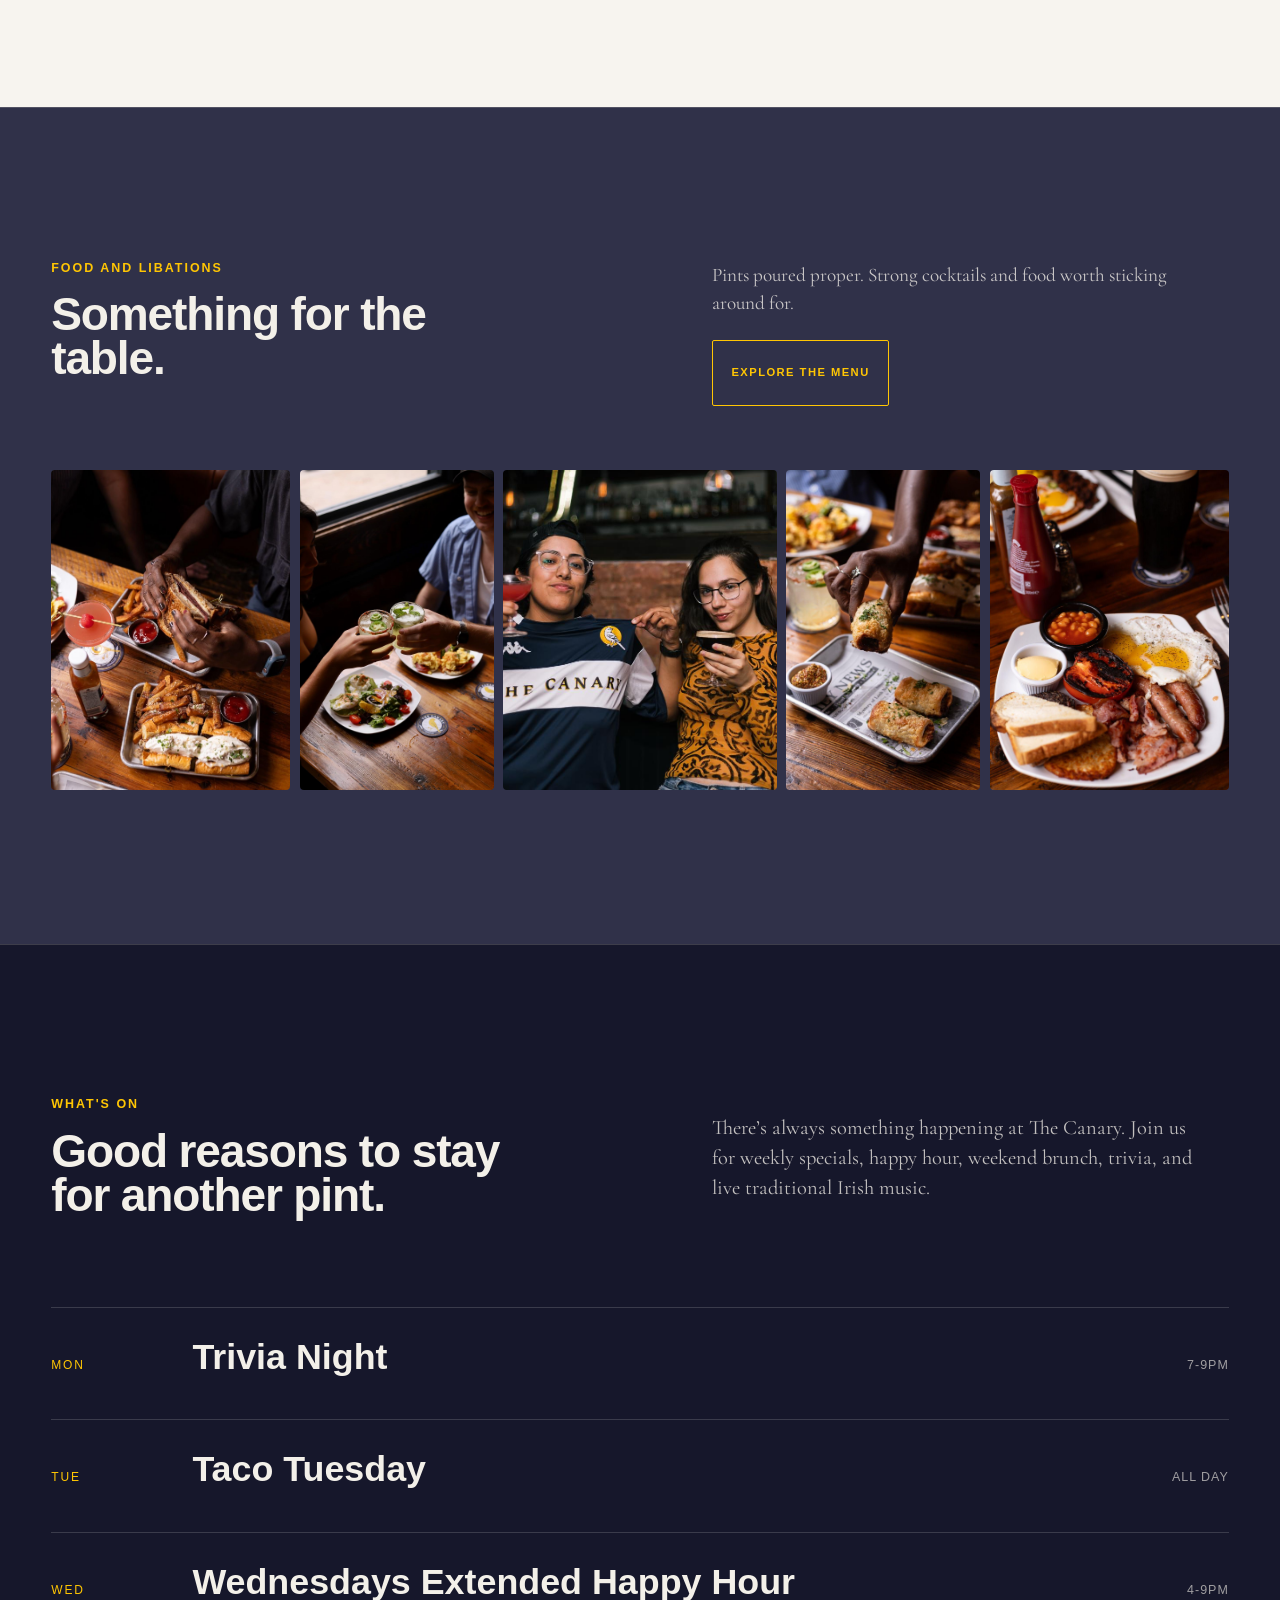
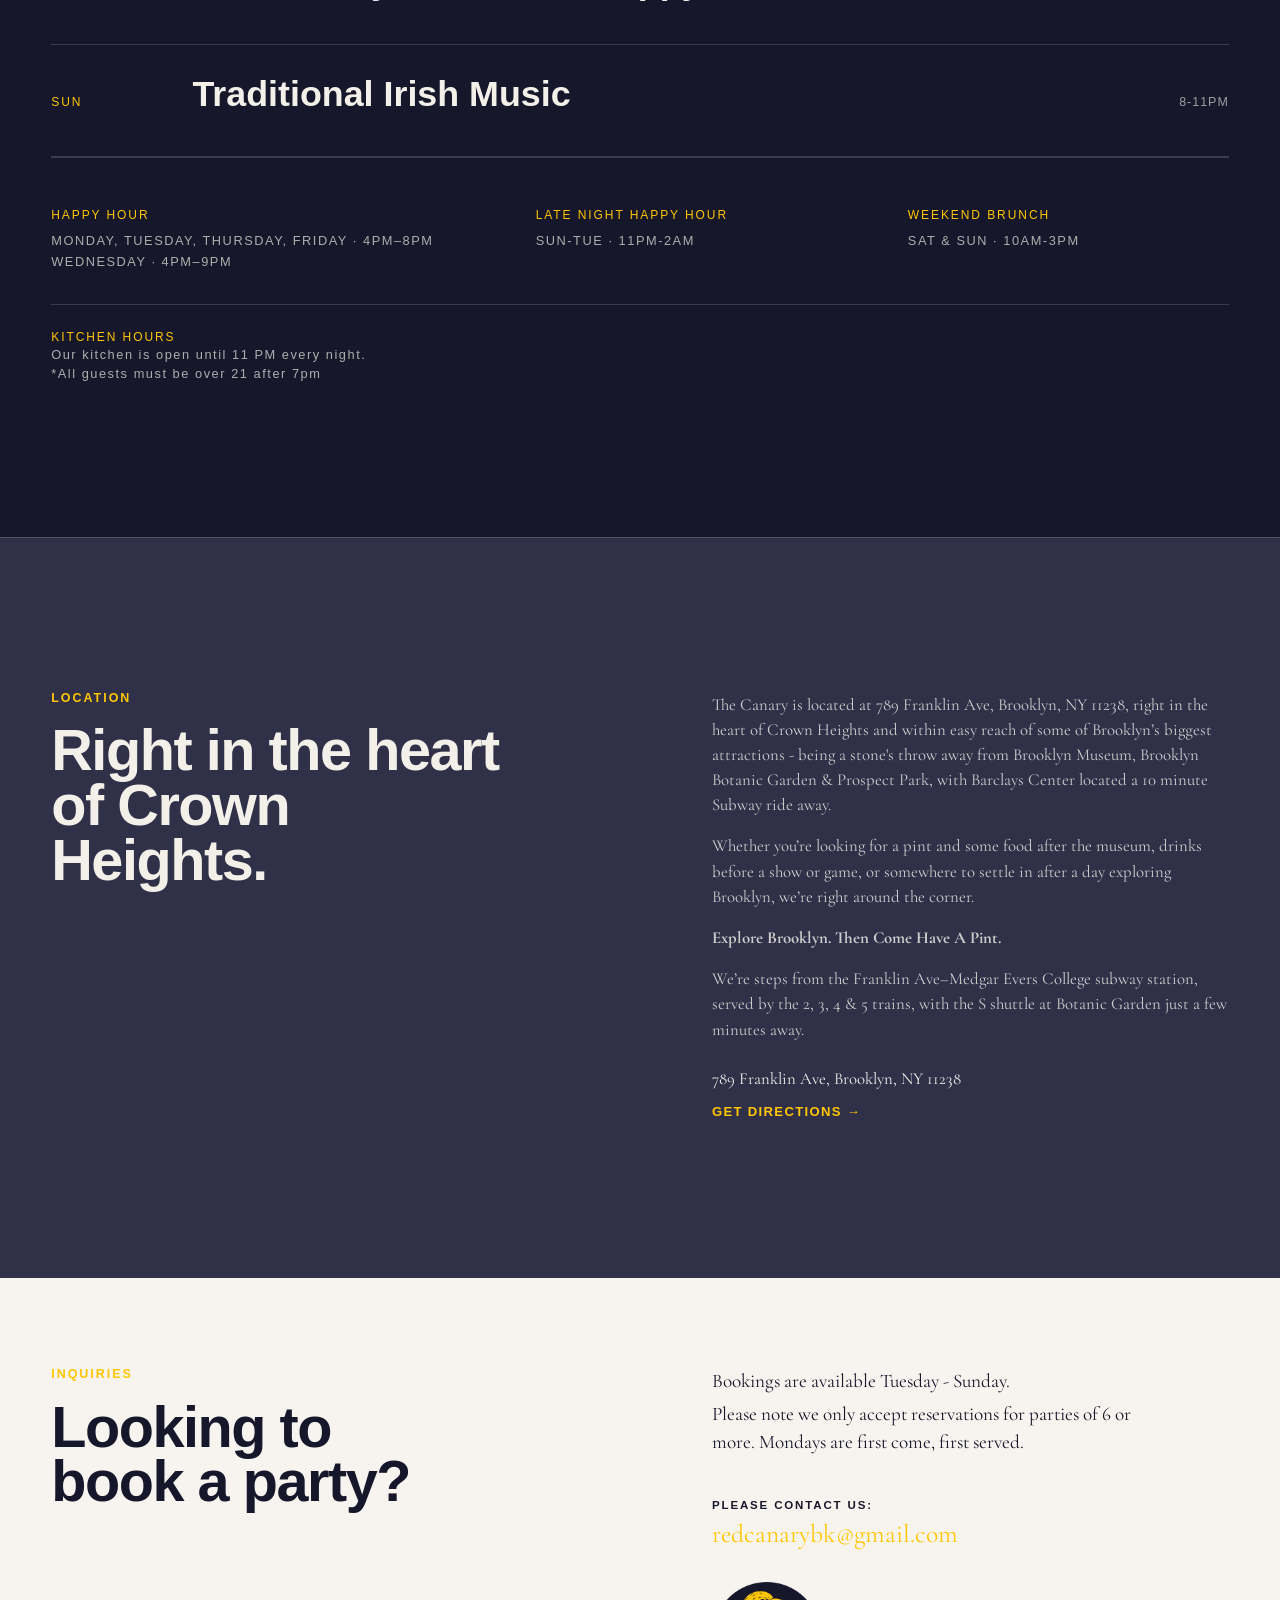
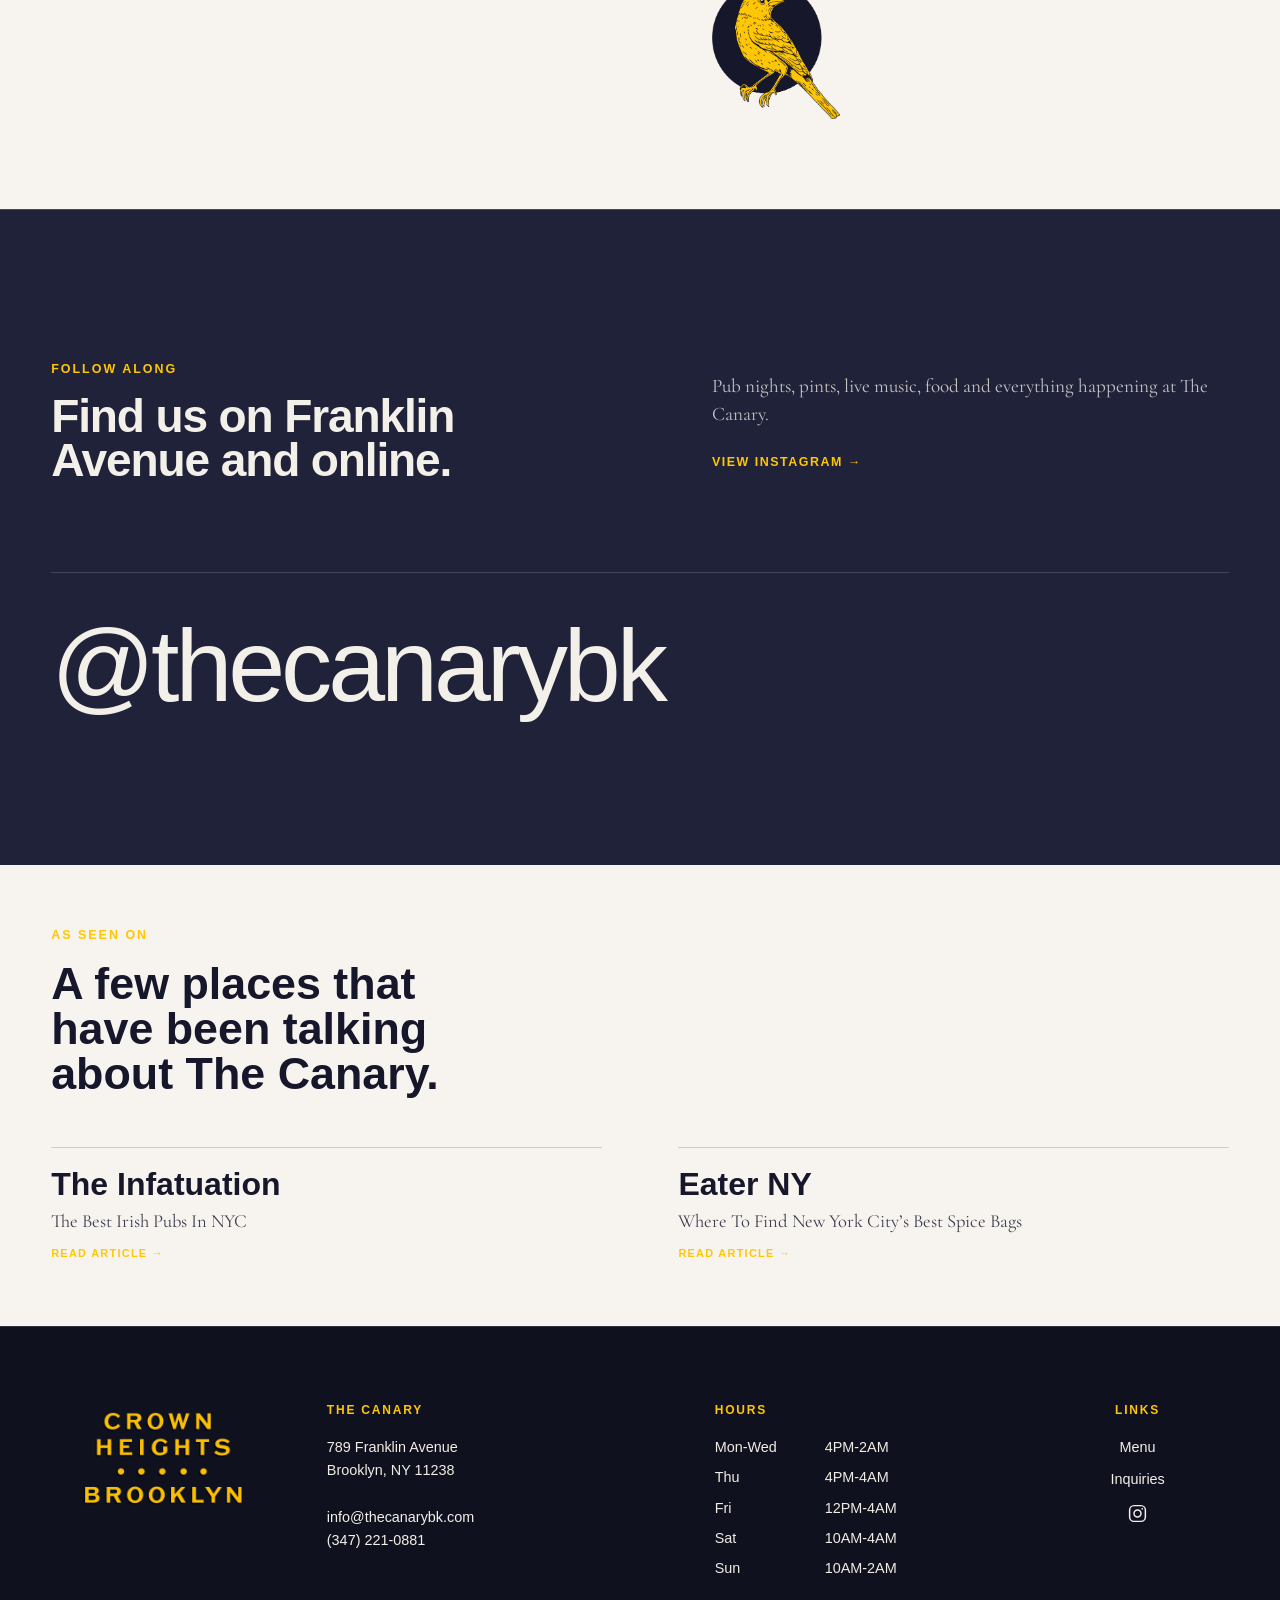
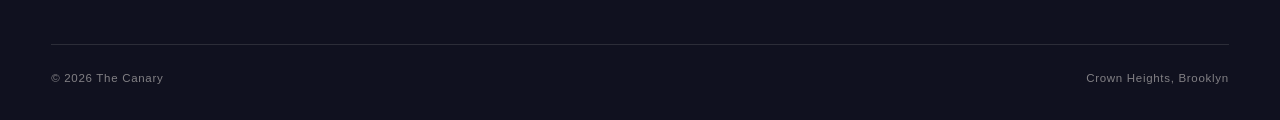
==== commit e445bc33: "Update contact email address in index.html" ====
--- a/index.html
+++ b/index.html
@@ -442,7 +442,7 @@
                 </div>
                 <div class="inquiries-contact">
                   <p class="inquiries-kicker inquiries-contact-label">PLEASE CONTACT US:</p>
-                  <a class="inquiries-email" href="mailto:red@thecanarybk.com">red@thecanarybk.com</a>
+                  <a class="inquiries-email" href="mailto:redcanarybk@gmail.com">redcanarybk@gmail.com</a>
                 </div>
               </div>
               <div class="inquiries-mark inquiries-bird">
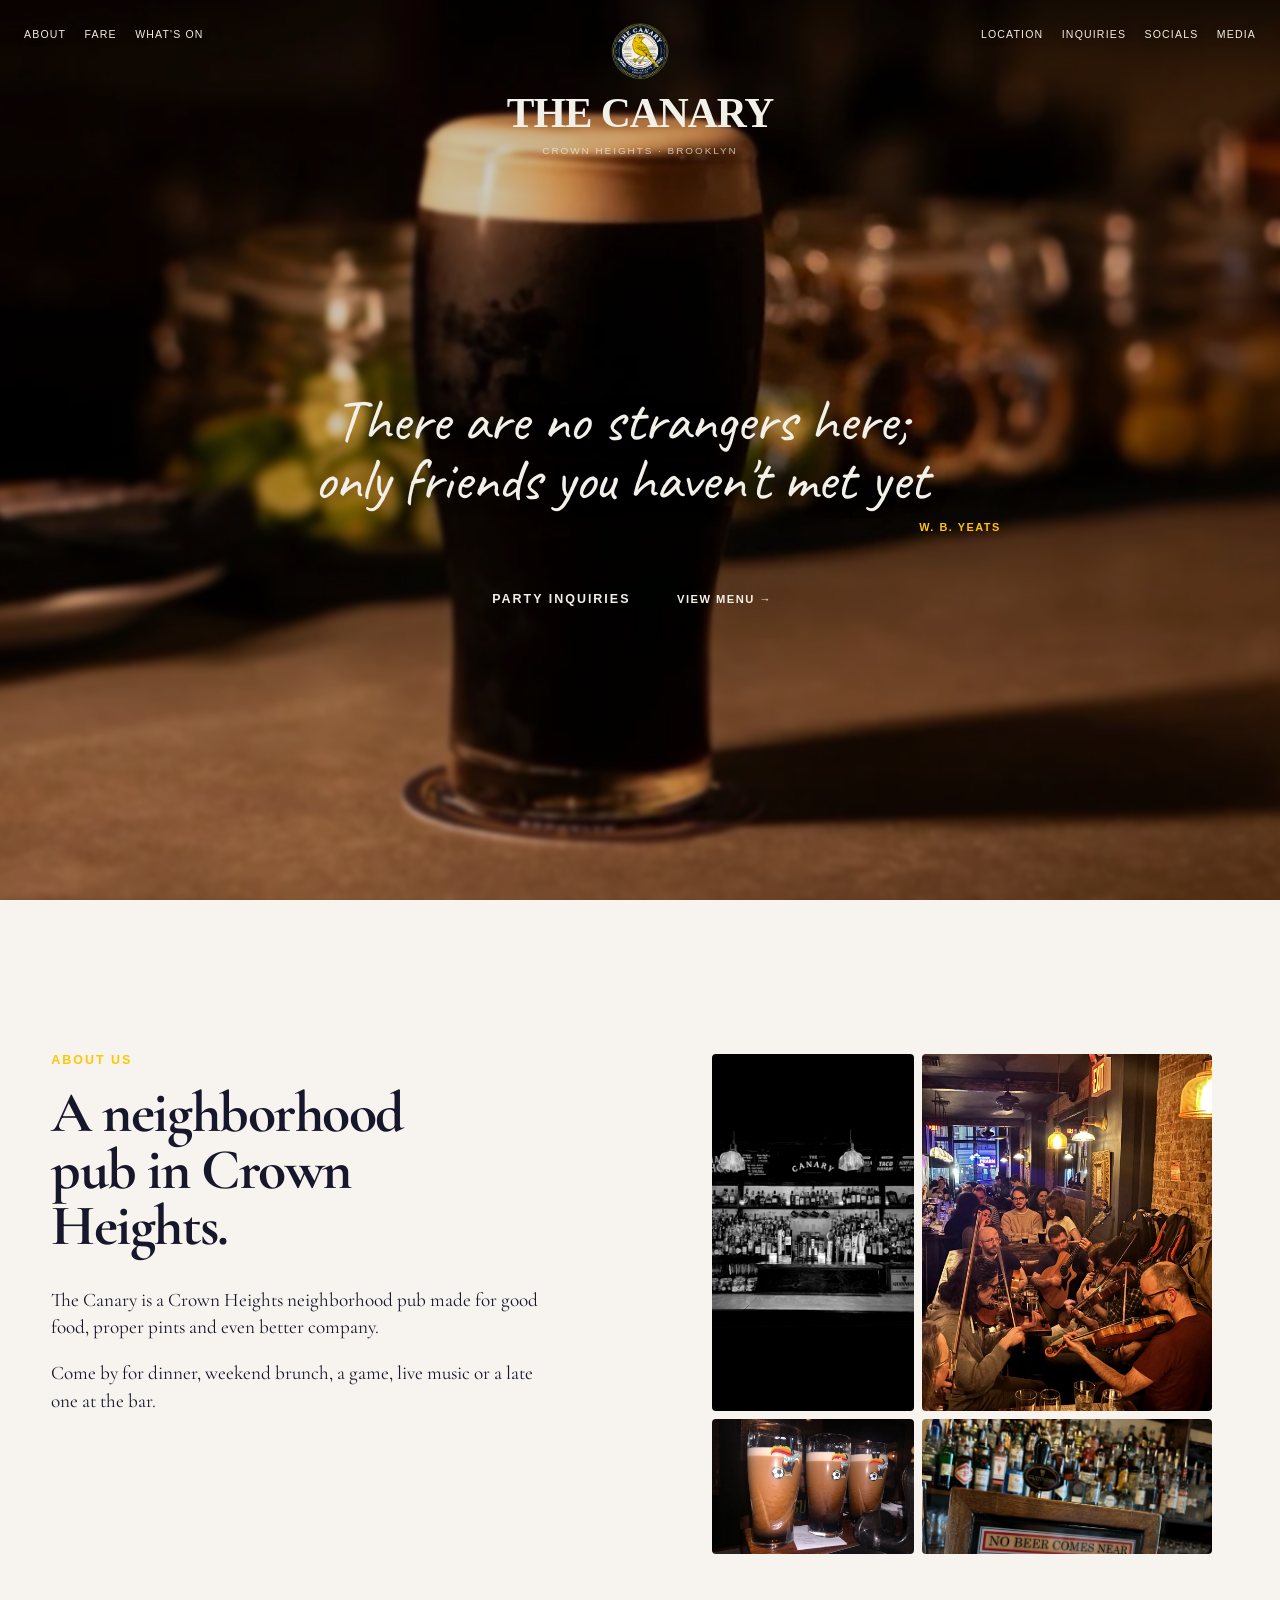
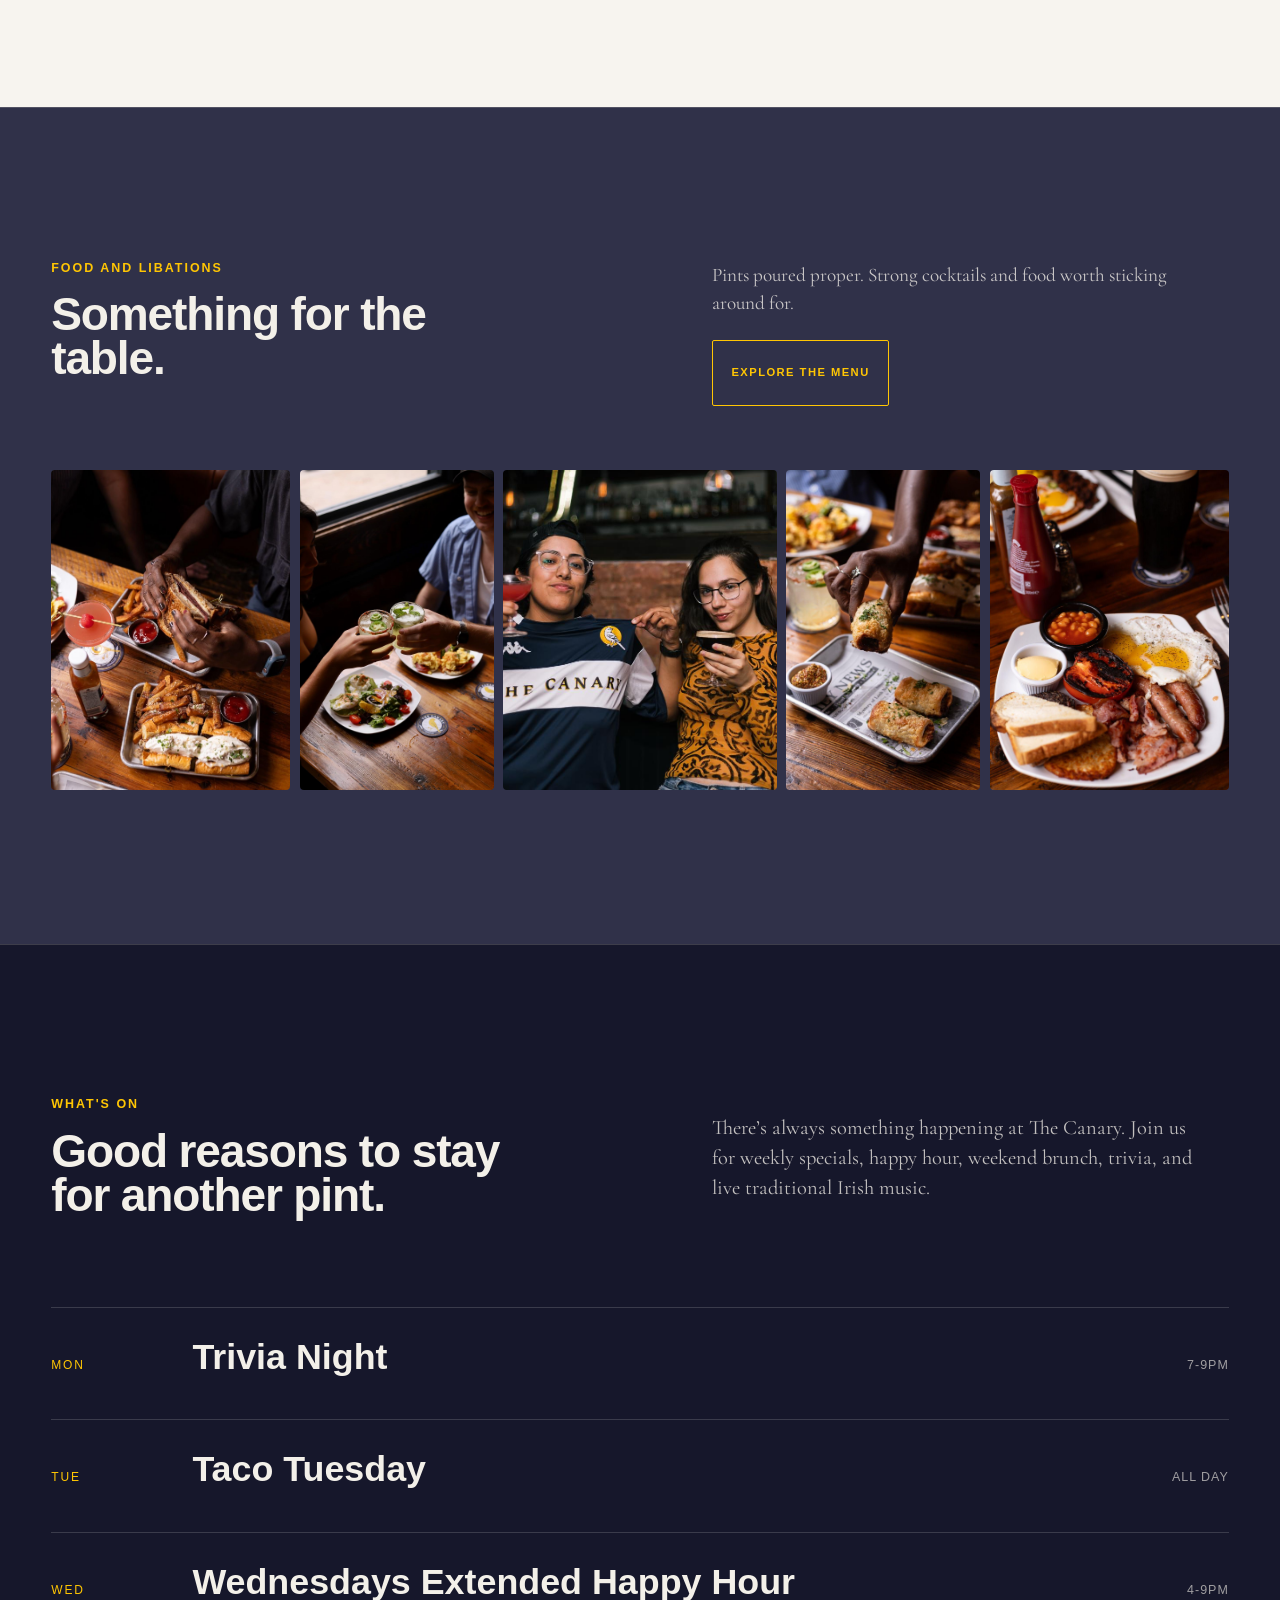
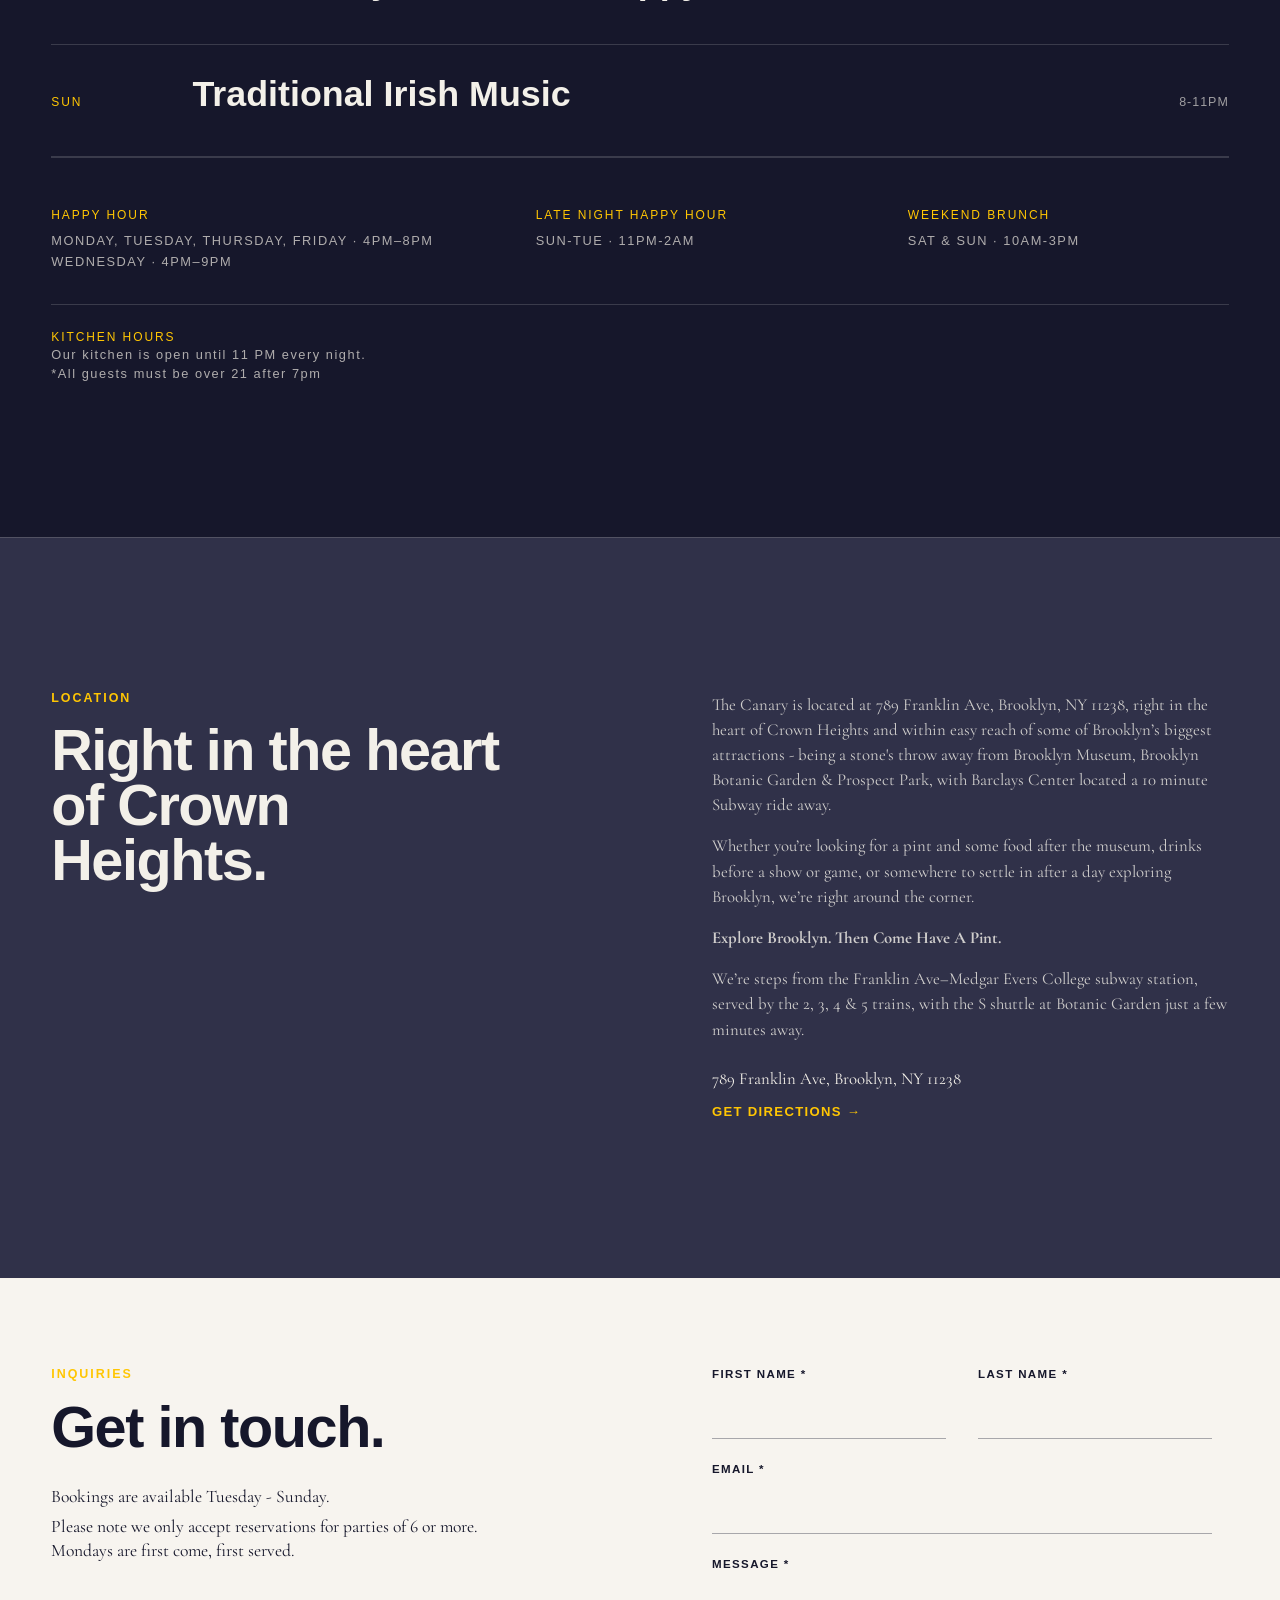
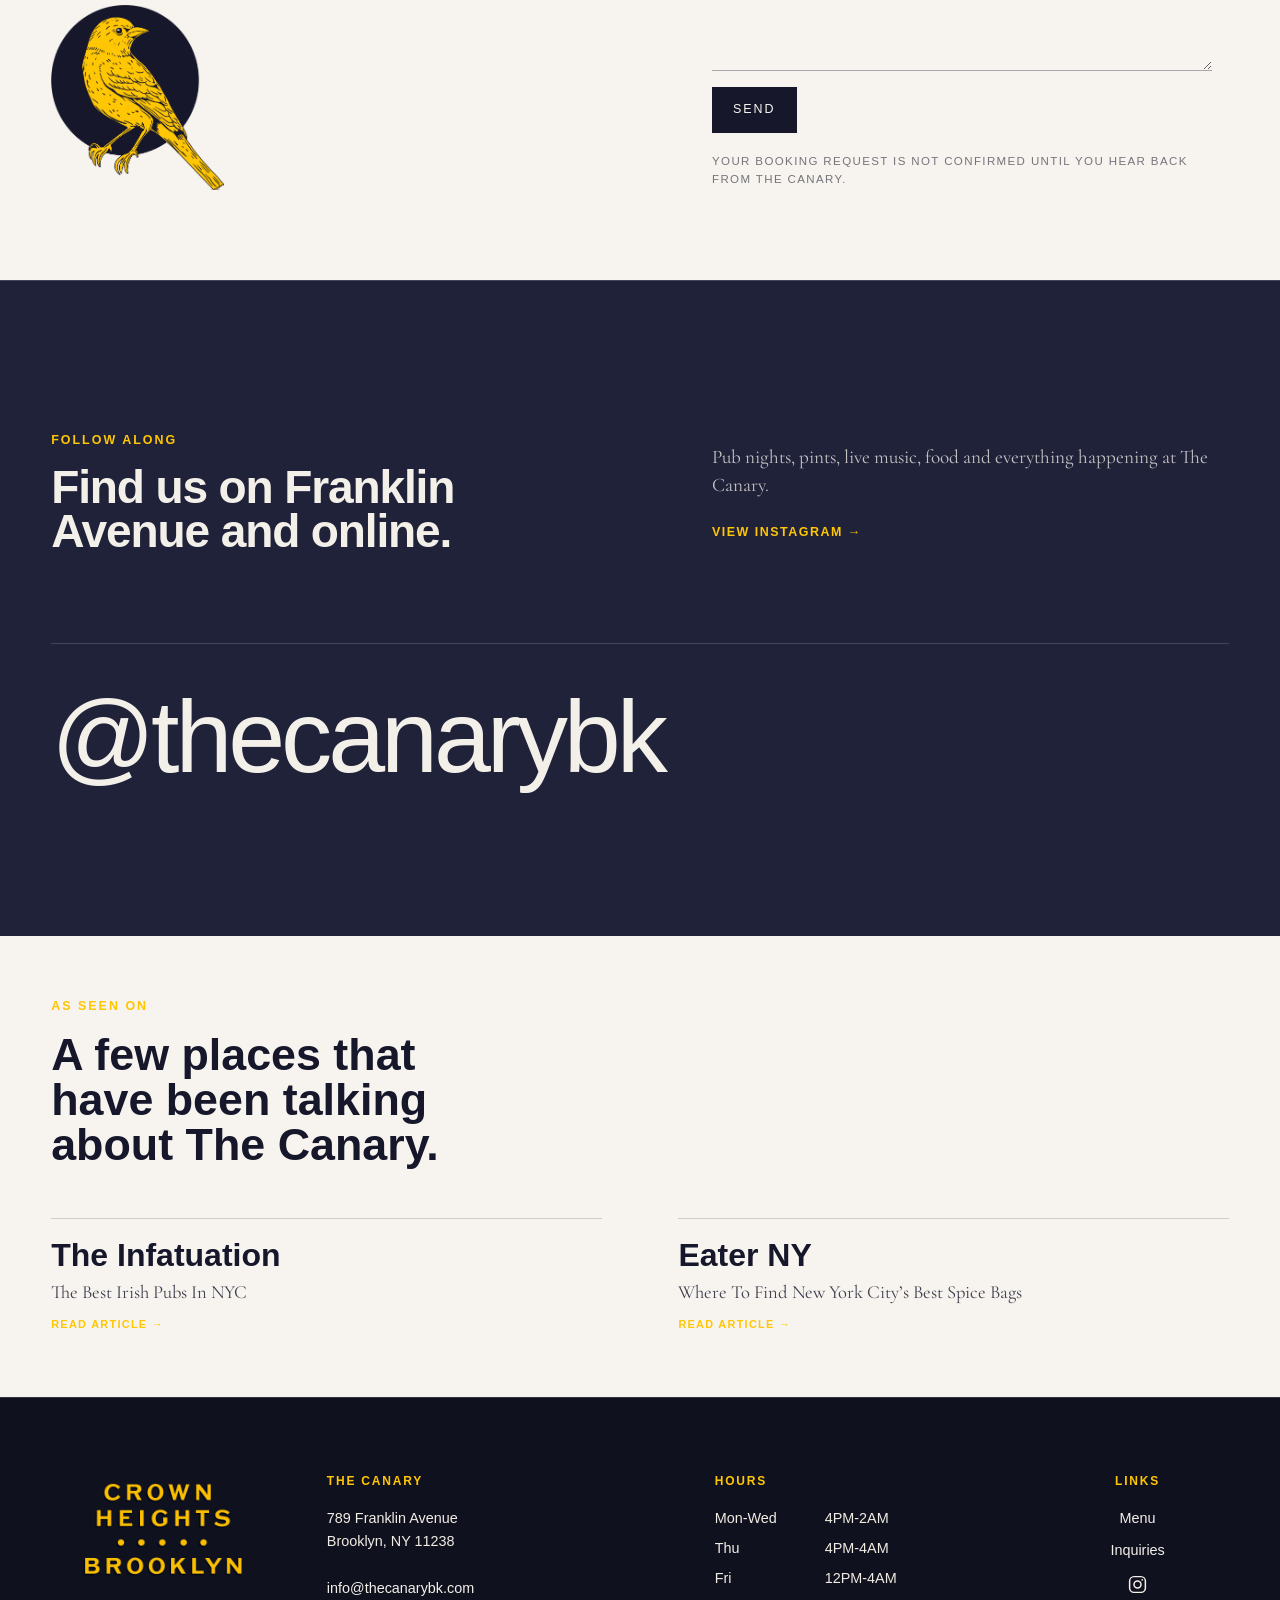
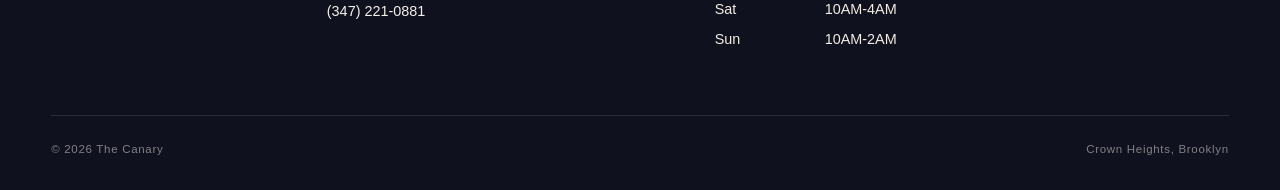
==== commit ac75e184: "Add files via upload" ====
--- a/index.html
+++ b/index.html
@@ -431,28 +431,91 @@
           <div class="reservation-grid">
             <div class="inquiries-heading-group">
               <p class="section-eyebrow">Inquiries</p>
-              <h2 class="reservation-statement" id="inquiries-heading">Looking to<br />book a party?</h2>
-            </div>
-
-            <div class="inquiries-content inquiries-right">
-              <div class="inquiries-copy">
-                <div class="inquiries-details">
-                  <p>Bookings are available Tuesday - Sunday.</p>
-                  <p>Please note we only accept reservations for parties of 6 or more. Mondays are first come, first served.</p>
+              <h2 class="reservation-statement" id="inquiries-heading">Get in touch.</h2>
+              <div class="inquiries-details">
+                <p>Bookings are available Tuesday - Sunday.</p>
+                <p>Please note we only accept reservations for parties of 6 or more. Mondays are first come, first served.</p>
+                <div class="inquiries-mark inquiries-bird">
+                  <img
+                    src="images/branding/Bird-Outline-Yellow-Circle-3.jpg"
+                    alt="The Canary bird mark"
+                    loading="lazy"
+                    decoding="async"
+                  />
                 </div>
-                <div class="inquiries-contact">
-                  <p class="inquiries-kicker inquiries-contact-label">PLEASE CONTACT US:</p>
-                  <a class="inquiries-email" href="mailto:redcanarybk@gmail.com">redcanarybk@gmail.com</a>
+              </div>
+            </div>
+
+            <div class="inquiries-content">
+              <form
+                class="inquiry-form"
+                action="https://formspree.io/f/xbgrerza"
+                method="POST"
+              >
+                <div class="inquiry-form-grid">
+                  <div class="form-field">
+                    <label for="inquiry-first-name">First Name <span aria-hidden="true">*</span></label>
+                    <input
+                      id="inquiry-first-name"
+                      name="First Name"
+                      type="text"
+                      autocomplete="given-name"
+                      required
+                    />
+                  </div>
+
+                  <div class="form-field">
+                    <label for="inquiry-last-name">Last Name <span aria-hidden="true">*</span></label>
+                    <input
+                      id="inquiry-last-name"
+                      name="Last Name"
+                      type="text"
+                      autocomplete="family-name"
+                      required
+                    />
+                  </div>
+
+                  <div class="form-field form-field--full">
+                    <label for="inquiry-email">Email <span aria-hidden="true">*</span></label>
+                    <input
+                      id="inquiry-email"
+                      name="Email"
+                      type="email"
+                      autocomplete="email"
+                      required
+                    />
+                  </div>
+
+                  <div class="form-field form-field--full">
+                    <label for="inquiry-message">Message <span aria-hidden="true">*</span></label>
+                    <textarea
+                      id="inquiry-message"
+                      name="Message"
+                      rows="3"
+                      required
+                    ></textarea>
+                  </div>
                 </div>
-              </div>
-              <div class="inquiries-mark inquiries-bird">
-                <img
-                  src="images/branding/Bird-Outline-Yellow-Circle-3.jpg"
-                  alt="The Canary bird mark"
-                  loading="lazy"
-                  decoding="async"
+
+                <input
+                  type="hidden"
+                  name="_subject"
+                  value="New website inquiry — The Canary"
                 />
-              </div>
+
+                <div class="inquiry-actions">
+                  <button class="button inquiry-submit" type="submit">Send</button>
+                </div>
+
+                <p class="inquiry-form-note">YOUR BOOKING REQUEST IS NOT CONFIRMED UNTIL YOU HEAR BACK FROM THE CANARY.</p>
+
+                <p
+                  class="form-status inquiry-status"
+                  id="inquiry-form-status"
+                  role="status"
+                  aria-live="polite"
+                ></p>
+              </form>
             </div>
           </div>
         </div>
--- a/css/styles.css
+++ b/css/styles.css
@@ -1167,13 +1167,21 @@
 }
 
 .inquiries-details {
-  max-width: 430px;
+  max-width: 460px;
   width: 100%;
-  margin-top: 0;
-}
-
-.inquiries-details p + p {
-  margin-top: 0.3rem;
+  margin-top: clamp(1.4rem, 2.4vw, 2rem);
+  display: flex;
+  flex-direction: column;
+  gap: 0.3rem;
+}
+
+.inquiries-details p {
+  font-family: var(--font-serif);
+  font-size: clamp(1.1rem, 1.35vw, 1.35rem);
+  line-height: 1.4;
+  font-weight: 400;
+  color: var(--canary-navy);
+  margin: 0;
 }
 
 .inquiries-content {
@@ -1182,65 +1190,155 @@
   align-self: start;
 }
 
-.inquiries-right {
+.inquiry-form {
+  width: 100%;
+}
+
+.inquiry-form-grid {
+  display: grid;
+  grid-template-columns: repeat(2, minmax(0, 1fr));
+  column-gap: clamp(1.5rem, 2.5vw, 2.5rem);
+  row-gap: 1.5rem;
+}
+
+.form-field {
   display: flex;
   flex-direction: column;
-  align-items: flex-start;
-  align-self: start;
-}
-
-.inquiries-copy {
-  display: flex;
-  flex-direction: column;
-  gap: 0.65rem;
-}
-
-.inquiries-copy p {
-  margin: 0;
+  min-width: 0;
+}
+
+.form-field--full {
+  grid-column: 1 / -1;
+}
+
+.form-field label {
+  display: inline-block;
+  margin: 0 0 0.55rem;
   color: var(--canary-navy);
-}
-
-.inquiries-kicker {
   font-size: 0.72rem;
   line-height: 1.1;
   font-weight: 600;
-  letter-spacing: 0.16em;
+  letter-spacing: 0.12em;
   text-transform: uppercase;
 }
 
-.inquiries-contact {
-  margin-top: clamp(1.75rem, 2.5vw, 2.5rem);
-}
-
-.inquiries-contact-label {
-  margin: 0;
-}
-
-.inquiries-email {
-  display: inline-block;
-  margin-top: 0.55rem;
-  color: var(--canary-yellow);
-  font-family: var(--font-serif);
-  font-size: clamp(1.4rem, 2vw, 2.2rem);
-  line-height: 1.1;
-  text-decoration: none;
-  overflow-wrap: anywhere;
-}
-
-.inquiries-email:hover,
-.inquiries-email:focus-visible {
+.form-field input,
+.form-field textarea {
+  width: 100%;
+  min-width: 0;
+  max-width: 100%;
+  box-sizing: border-box;
+  border: 0;
+  border-bottom: 1px solid rgba(22, 23, 43, 0.35);
+  border-radius: 0;
+  background: transparent;
+  color: var(--canary-navy);
+  padding: 0.55rem 0 0.65rem;
+  font-family: Arial, Helvetica, sans-serif;
+  font-size: 0.98rem;
+  line-height: 1.4;
+  appearance: none;
+}
+
+.form-field input {
+  min-height: 3.1rem;
+}
+
+.form-field textarea {
+  min-height: 90px;
+  resize: vertical;
+  padding: 0.75rem 0 0.8rem;
+}
+
+.form-field input:focus-visible,
+.form-field textarea:focus-visible {
+  border-color: var(--canary-yellow);
+}
+
+.inquiry-actions {
+  margin-top: 1rem;
+}
+
+.inquiry-submit {
+  min-height: auto;
+  padding: 0.75rem 1.25rem;
+  background: var(--canary-navy);
+  border-color: var(--canary-navy);
+  color: var(--canary-cream);
+  cursor: pointer;
+}
+
+@media (hover: hover) and (pointer: fine) {
+  .inquiry-submit:hover {
+    background: var(--canary-yellow);
+    border-color: var(--canary-yellow);
+    color: var(--canary-navy);
+  }
+}
+
+.inquiry-status {
+  display: none;
+  margin: 0;
+  margin-top: 1rem;
+}
+
+.inquiry-status.is-success,
+.inquiry-status.is-error {
+  display: block;
+  padding: 1rem 1.15rem;
+  border-radius: 6px;
+  line-height: 1.45;
+}
+
+.inquiry-status.is-success {
+  background: var(--canary-yellow);
+  color: var(--canary-navy);
+  font-weight: 600;
+}
+
+.inquiry-status.is-error {
+  border: 1px solid rgba(139, 41, 41, 0.32);
+  background: rgba(255, 255, 255, 0.65);
+  color: #8b2929;
+  font-weight: 600;
+}
+
+.inquiry-status a {
+  color: inherit;
   text-decoration: underline;
-  text-underline-offset: 0.18em;
+  text-underline-offset: 0.16em;
+}
+
+.inquiry-form-note {
+  max-width: 42rem;
+  margin: 1.25rem 0 0;
+  color: rgba(37, 37, 54, 0.62);
+  font-family: Arial, Helvetica, sans-serif;
+  font-size: clamp(0.72rem, 0.8vw, 0.85rem);
+  line-height: 1.55;
+  font-weight: 400;
+  letter-spacing: 0.12em;
+  text-transform: uppercase;
 }
 
 .inquiries-bird {
-  margin-top: clamp(1.5rem, 2.5vw, 2.25rem);
+  margin-top: 1.75rem;
 }
 
 .inquiries-mark img {
   display: block;
-  width: clamp(100px, 10vw, 150px);
+  width: clamp(150px, 13.5vw, 210px);
   height: auto;
+}
+
+@media (min-width: 761px) {
+  .inquiries-bird {
+    margin-top: 2.25rem;
+  }
+
+  .inquiries-mark img {
+    width: clamp(150px, 13.5vw, 210px);
+  }
 }
 
 .press-section {
@@ -2148,20 +2246,39 @@
     padding: 0;
   }
 
-  .inquiries-email {
-    font-size: clamp(1.25rem, 6vw, 2rem);
-  }
-
-  .inquiries-contact {
-    margin-top: 1.5rem;
+  .inquiry-form-grid {
+    grid-template-columns: 1fr;
+  }
+
+  .inquiries-content,
+  .inquiry-form,
+  .form-field input,
+  .form-field textarea,
+  .inquiry-status.is-success,
+  .inquiry-status.is-error {
+    width: 100%;
+    max-width: 100%;
+    box-sizing: border-box;
+  }
+
+  .form-field--full {
+    grid-column: auto;
   }
 
   .inquiries-bird {
-    margin-top: 1.25rem;
+    margin-top: 1.75rem;
   }
 
   .inquiries-mark img {
-    width: clamp(100px, 28vw, 130px);
+    width: clamp(145px, 42vw, 195px);
+  }
+
+  .inquiry-form-note {
+    margin-top: 1rem;
+  }
+
+  .inquiries-mark img {
+    width: clamp(104px, 30vw, 150px);
   }
 }
 
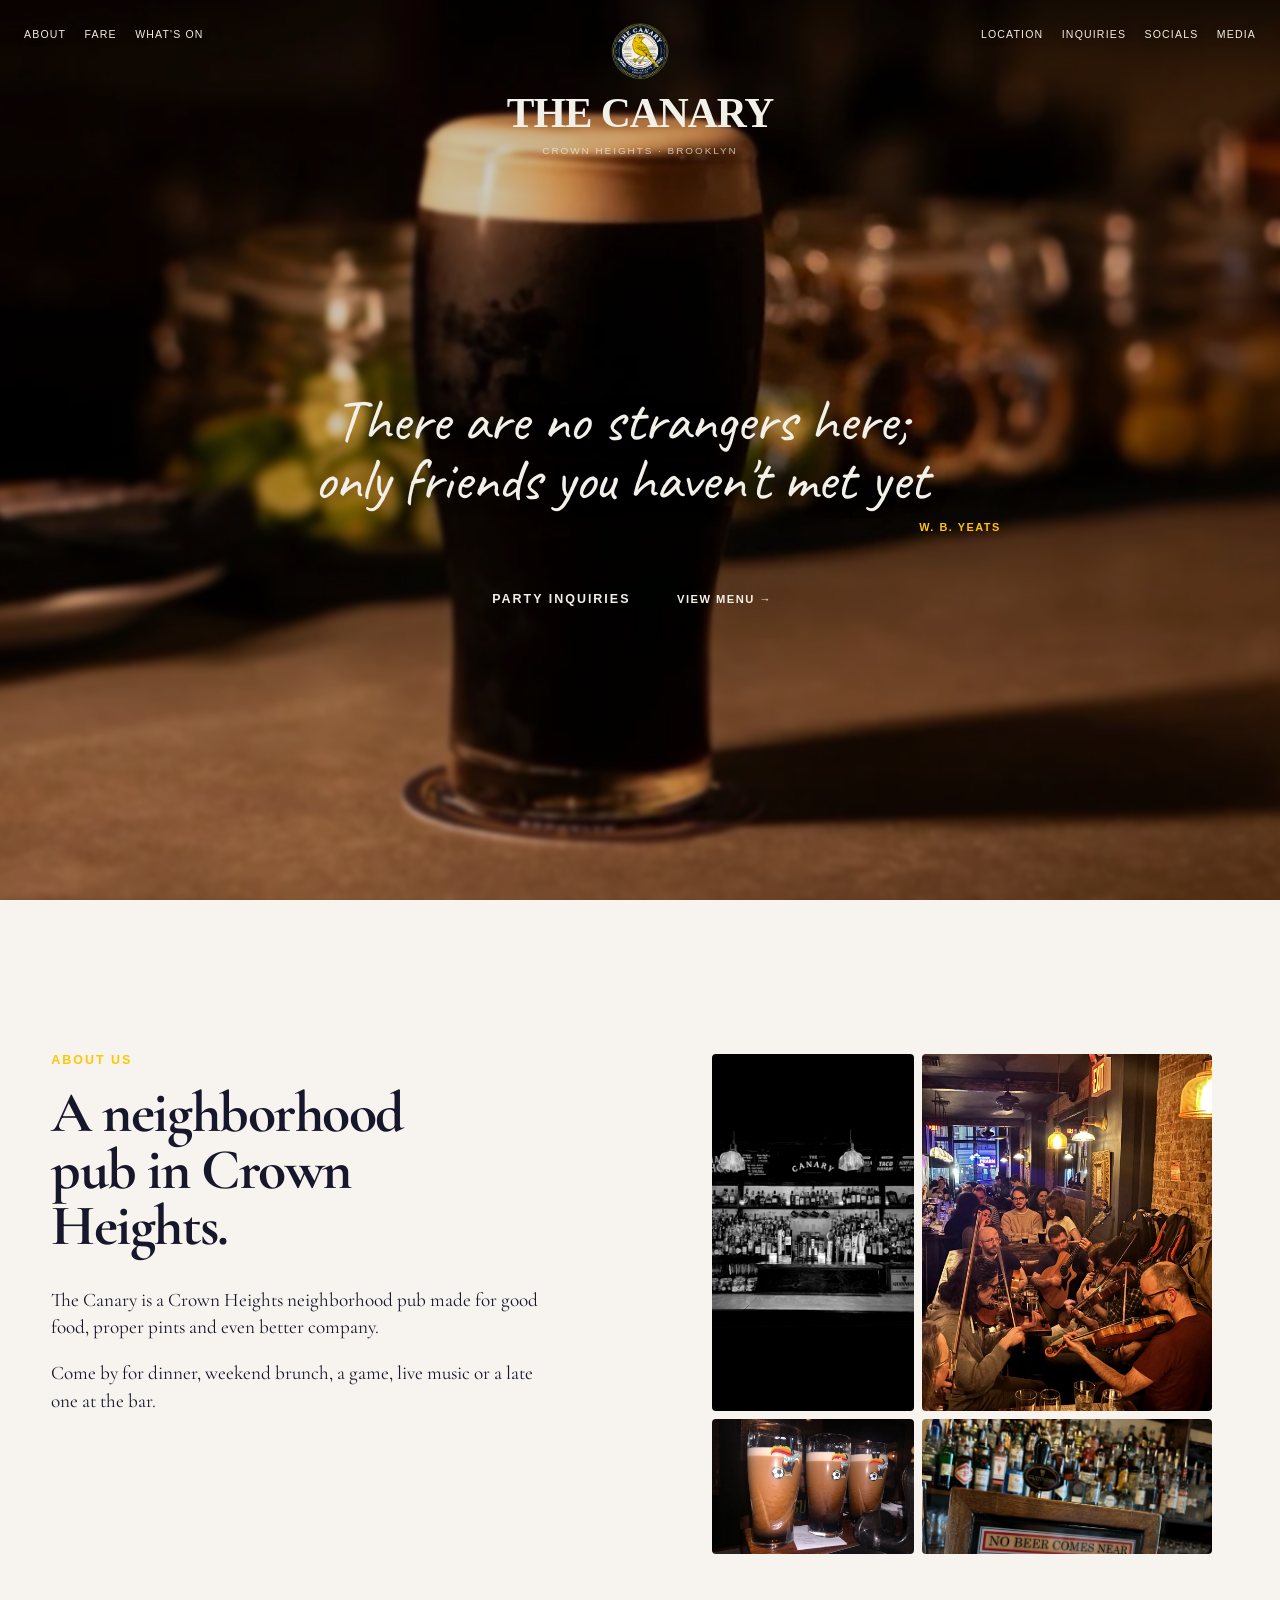
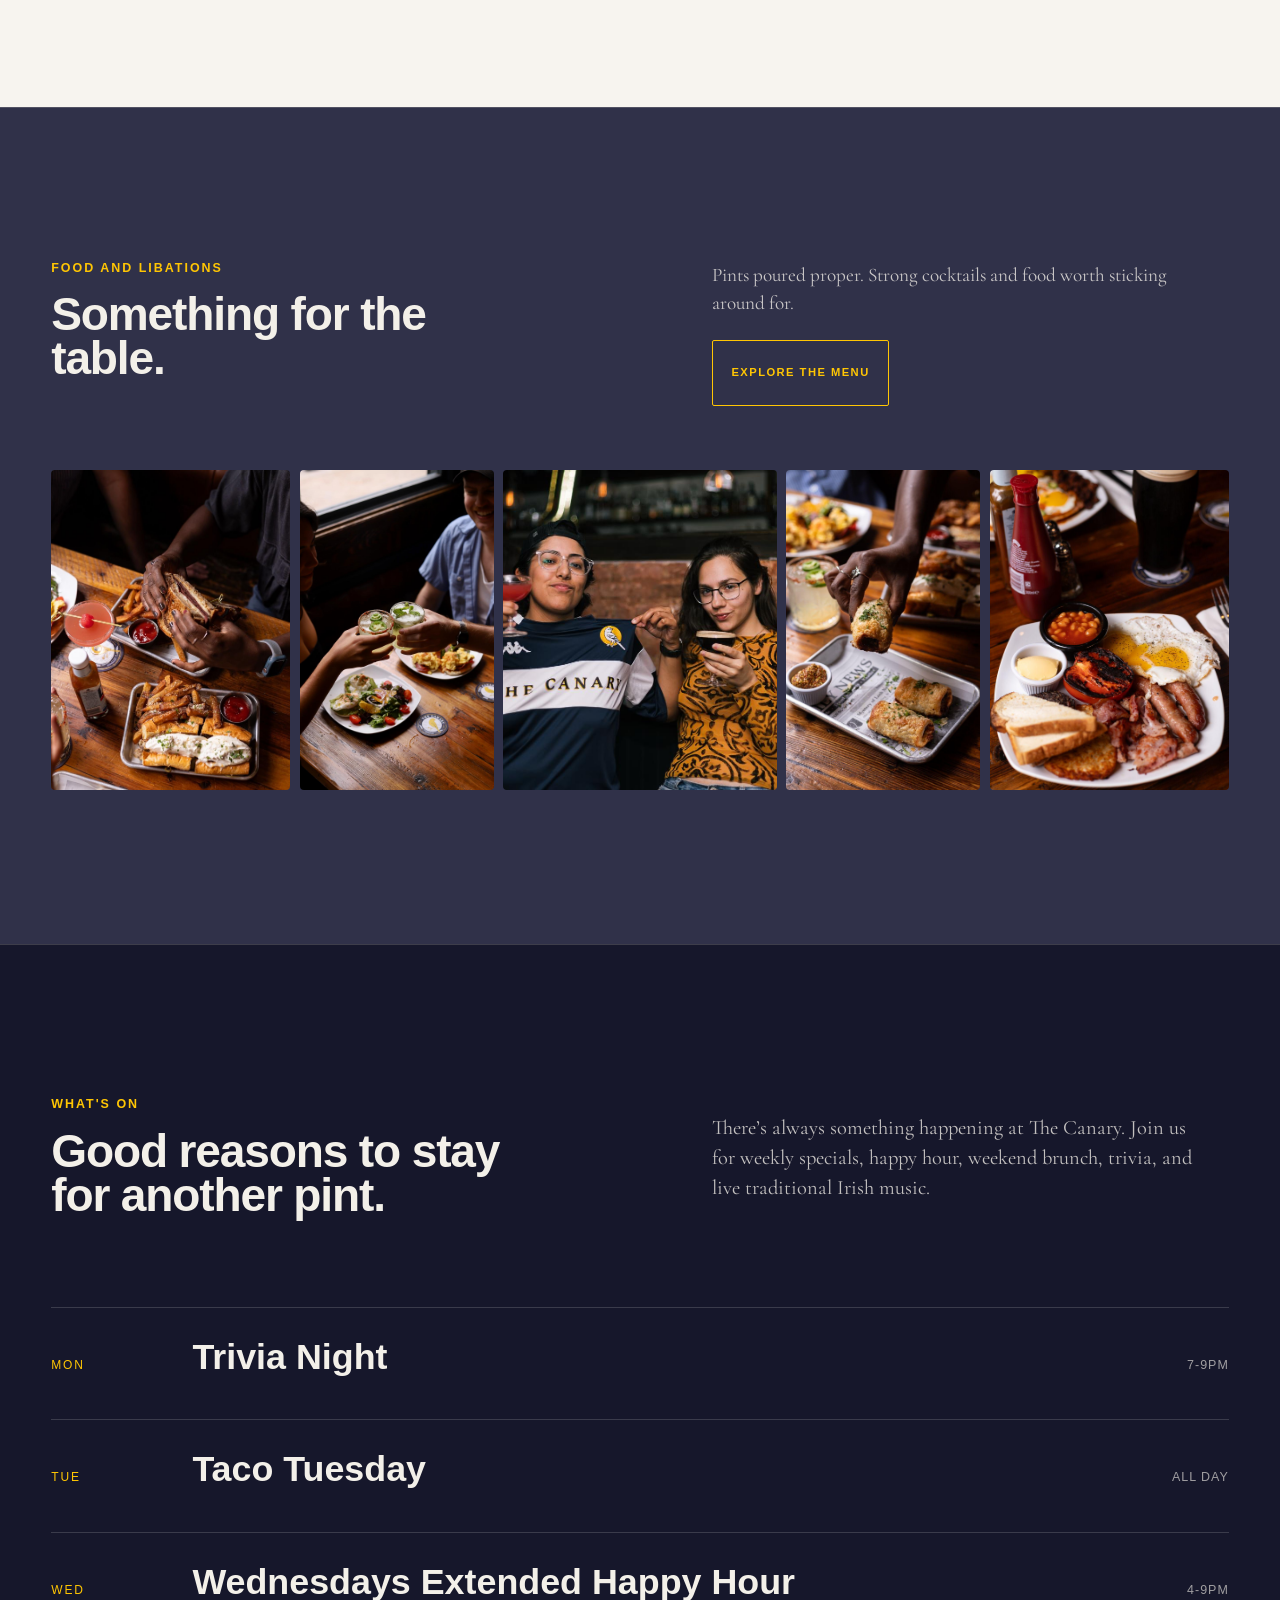
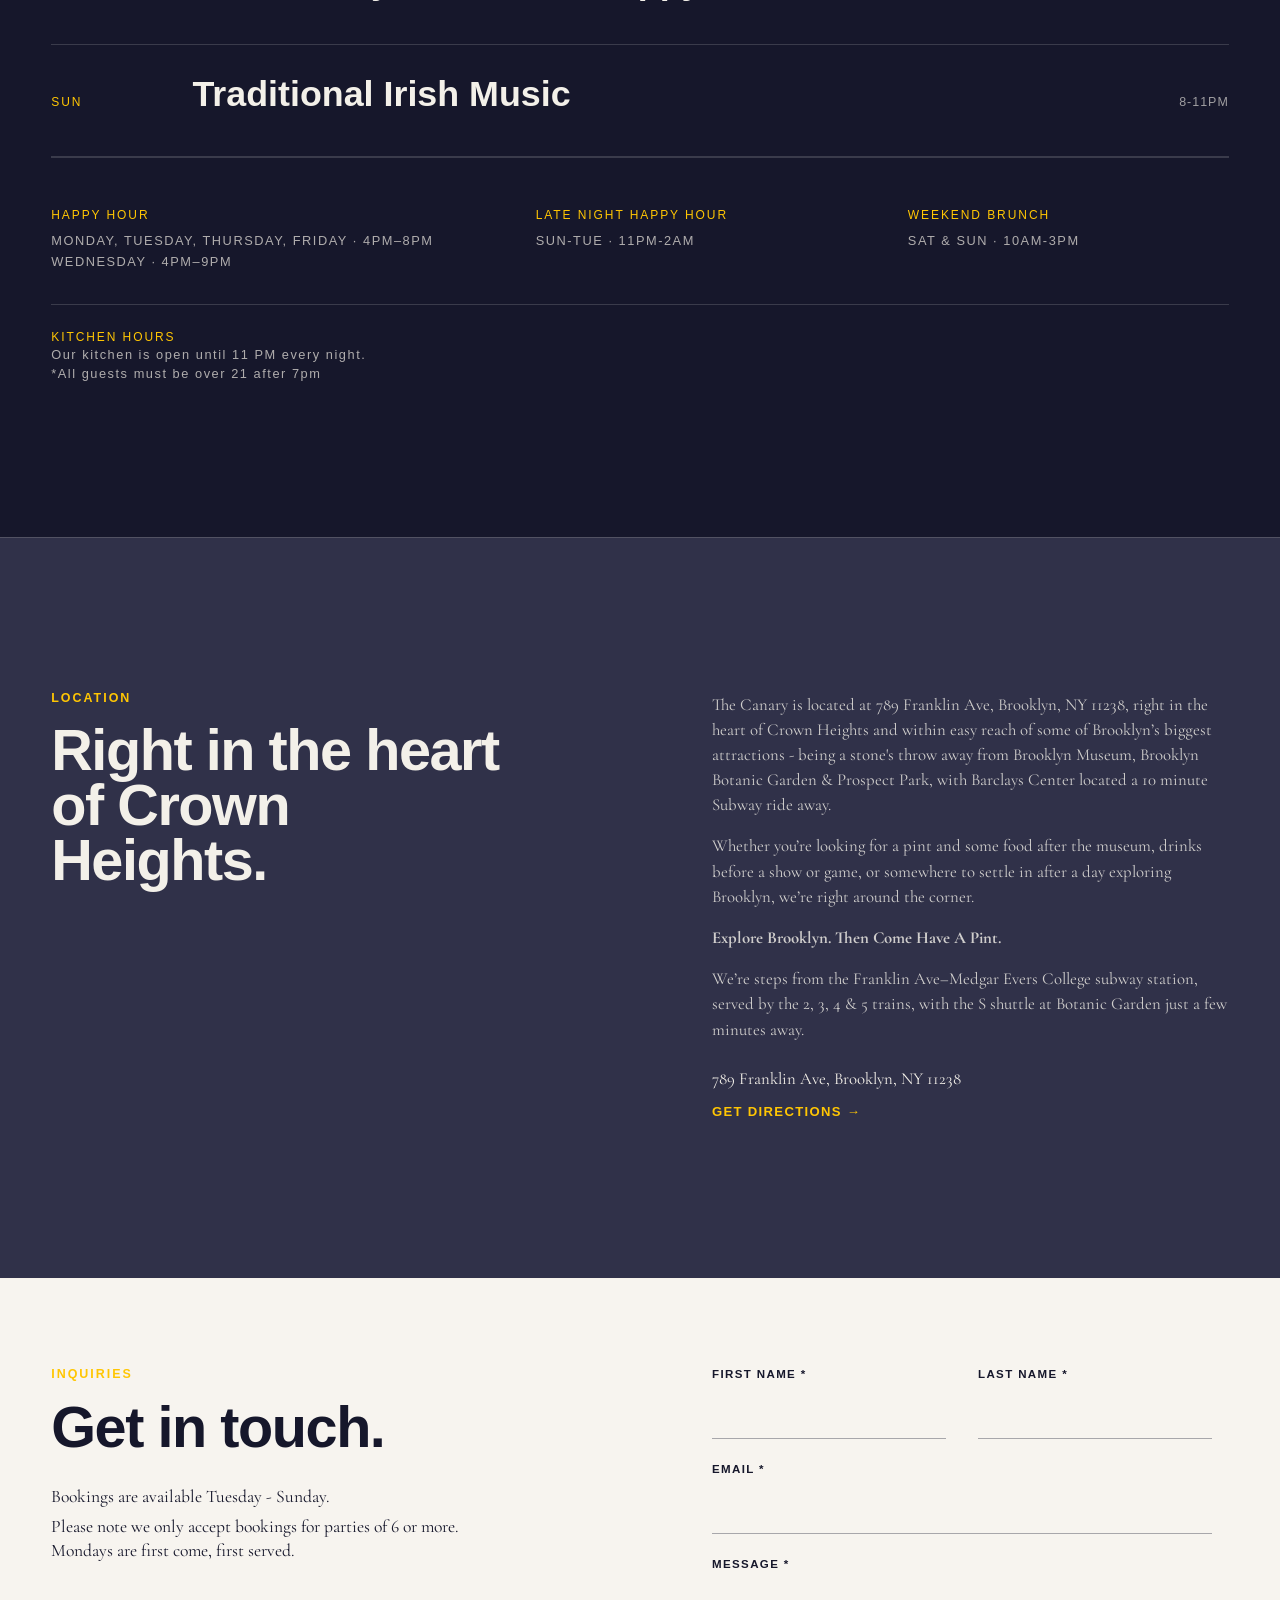
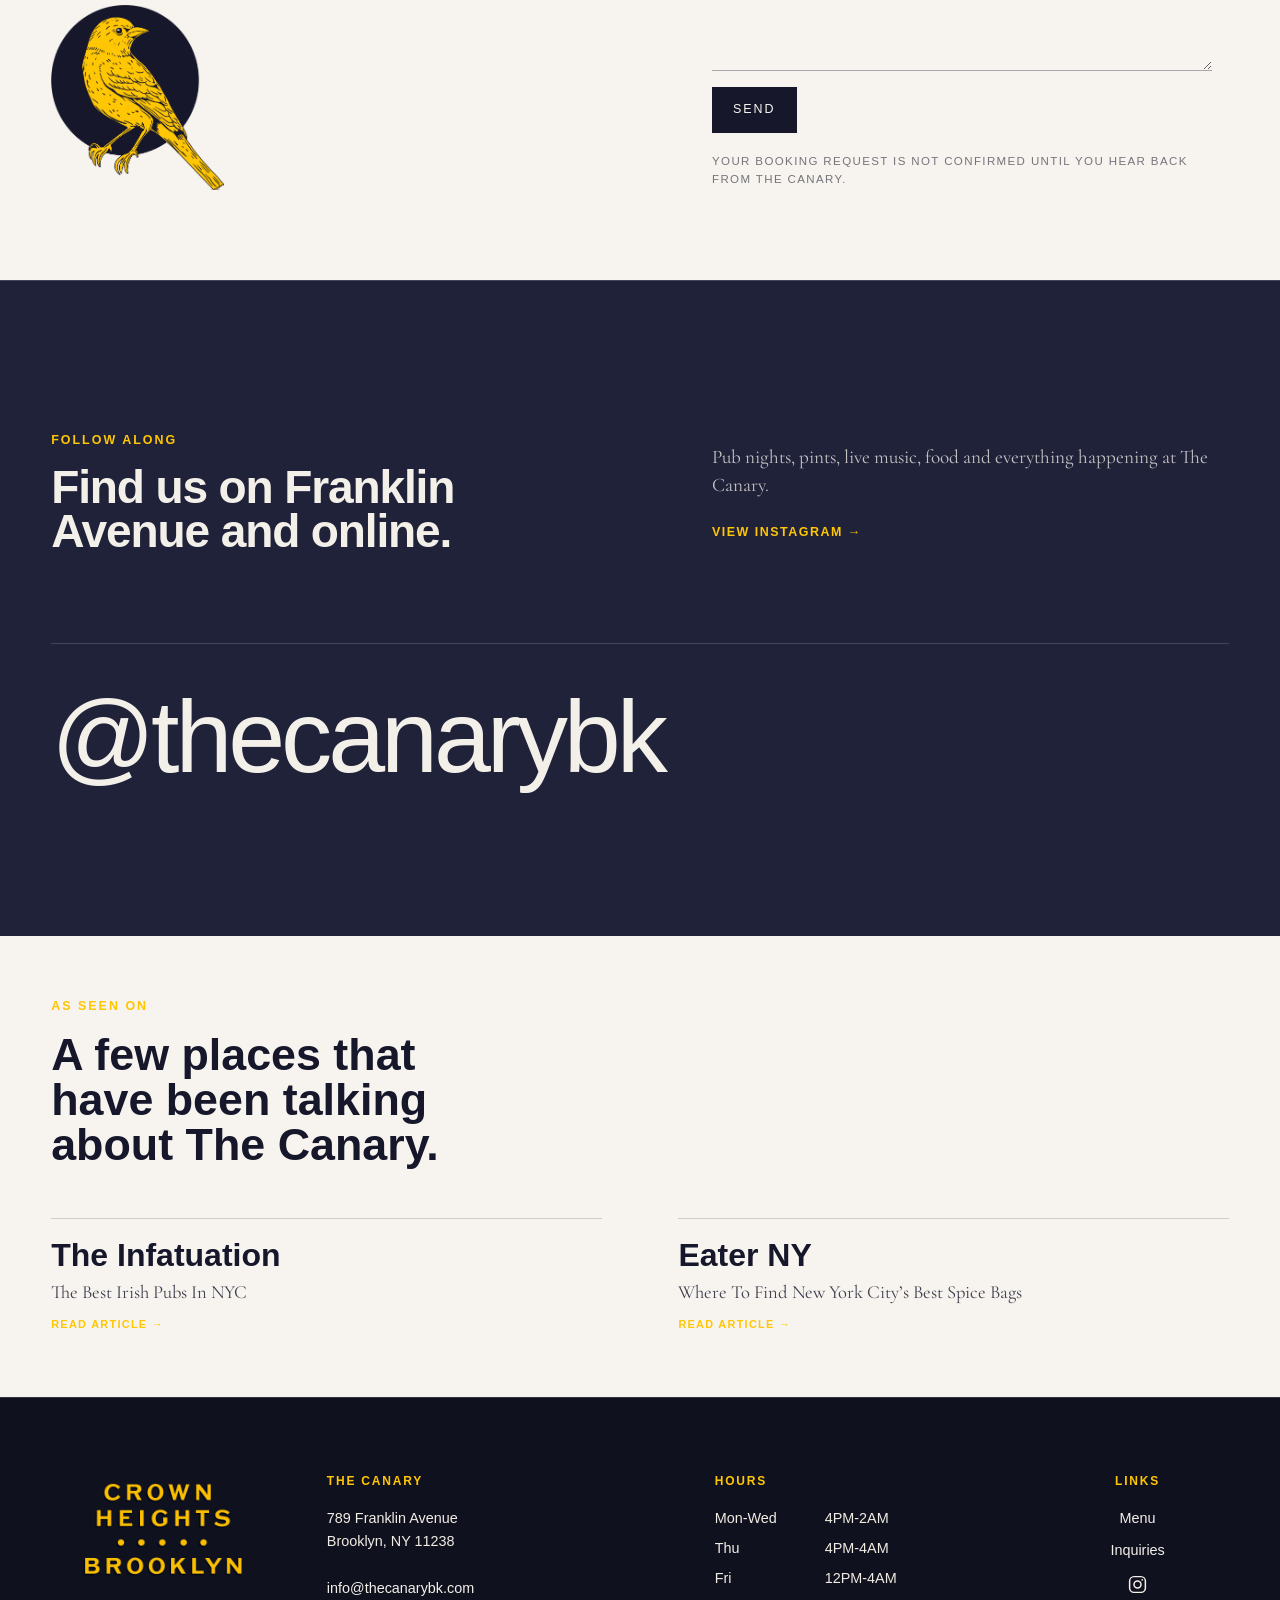
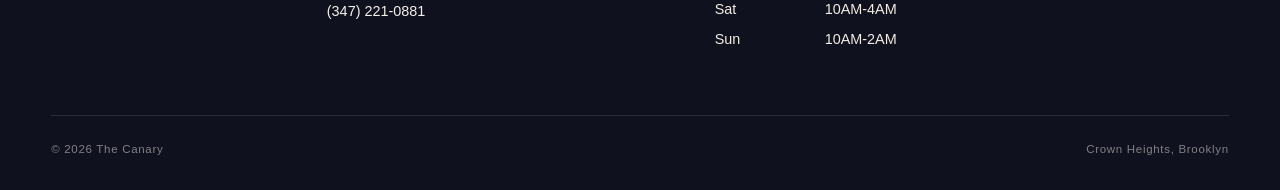
==== commit 1d790e40: "Add files via upload" ====
--- a/index.html
+++ b/index.html
@@ -434,7 +434,7 @@
               <h2 class="reservation-statement" id="inquiries-heading">Get in touch.</h2>
               <div class="inquiries-details">
                 <p>Bookings are available Tuesday - Sunday.</p>
-                <p>Please note we only accept reservations for parties of 6 or more. Mondays are first come, first served.</p>
+                <p>Please note we only accept bookings for parties of 6 or more. Mondays are first come, first served.</p>
                 <div class="inquiries-mark inquiries-bird">
                   <img
                     src="images/branding/Bird-Outline-Yellow-Circle-3.jpg"
@@ -449,7 +449,7 @@
             <div class="inquiries-content">
               <form
                 class="inquiry-form"
-                action="https://formspree.io/f/xbgrerza"
+                action="https://formsubmit.co/ajax/gazhoman@yahoo.ie"
                 method="POST"
               >
                 <div class="inquiry-form-grid">
@@ -479,7 +479,7 @@
                     <label for="inquiry-email">Email <span aria-hidden="true">*</span></label>
                     <input
                       id="inquiry-email"
-                      name="Email"
+                      name="email"
                       type="email"
                       autocomplete="email"
                       required
@@ -501,6 +501,13 @@
                   type="hidden"
                   name="_subject"
                   value="New website inquiry — The Canary"
+                />
+                <input
+                  type="text"
+                  name="_honey"
+                  style="display:none"
+                  tabindex="-1"
+                  autocomplete="off"
                 />
 
                 <div class="inquiry-actions">
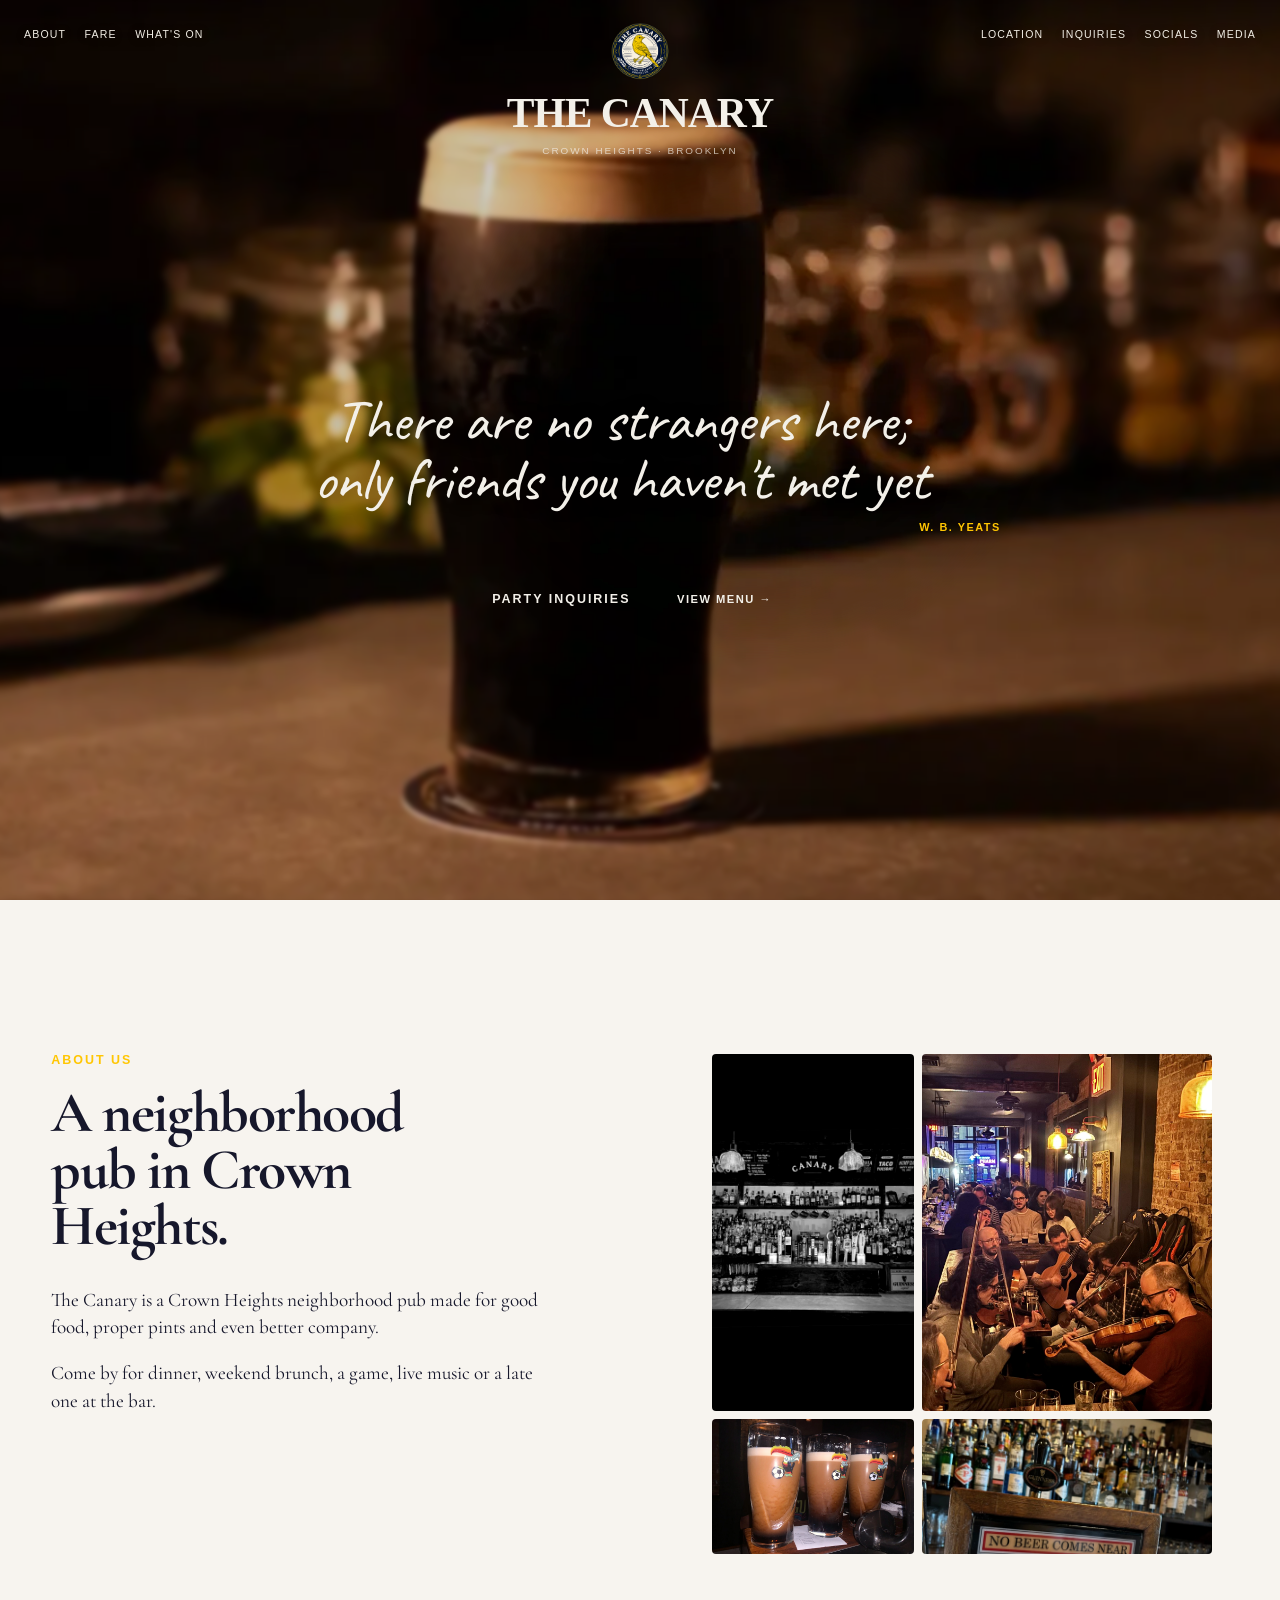
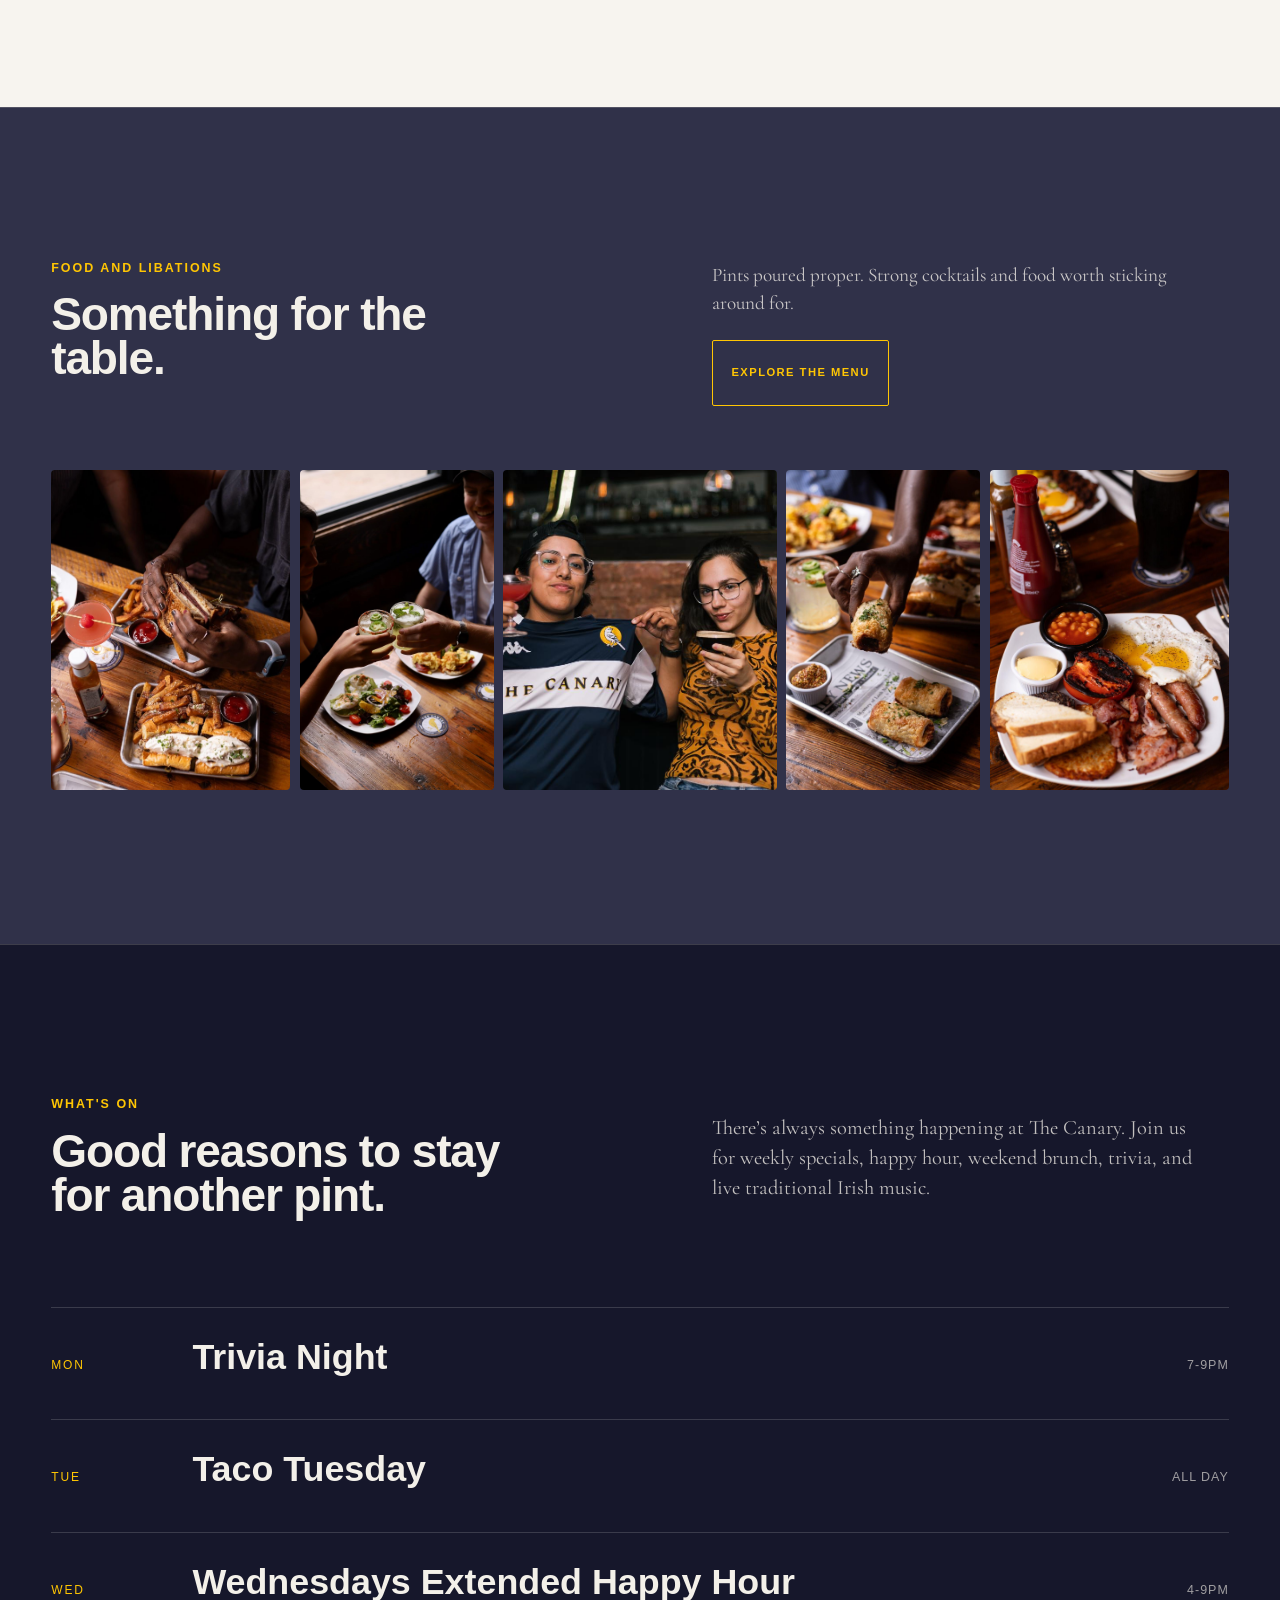
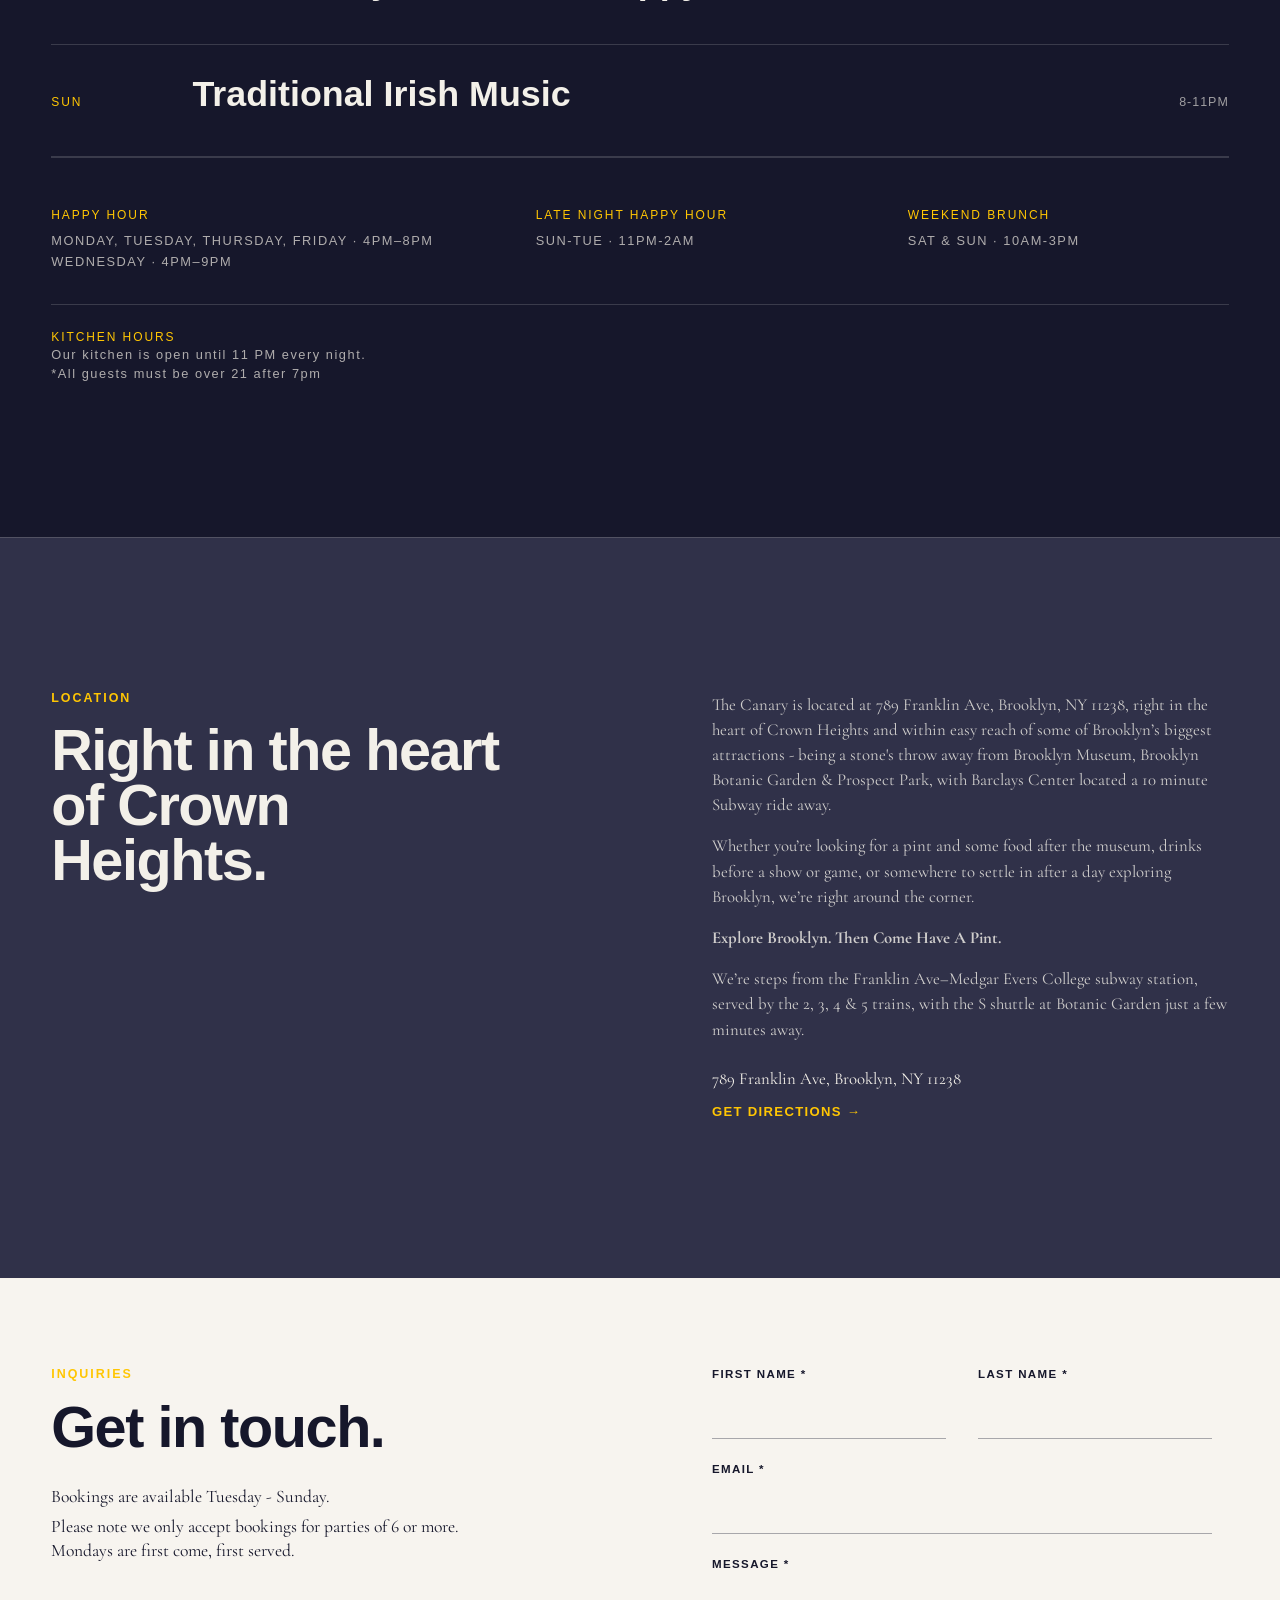
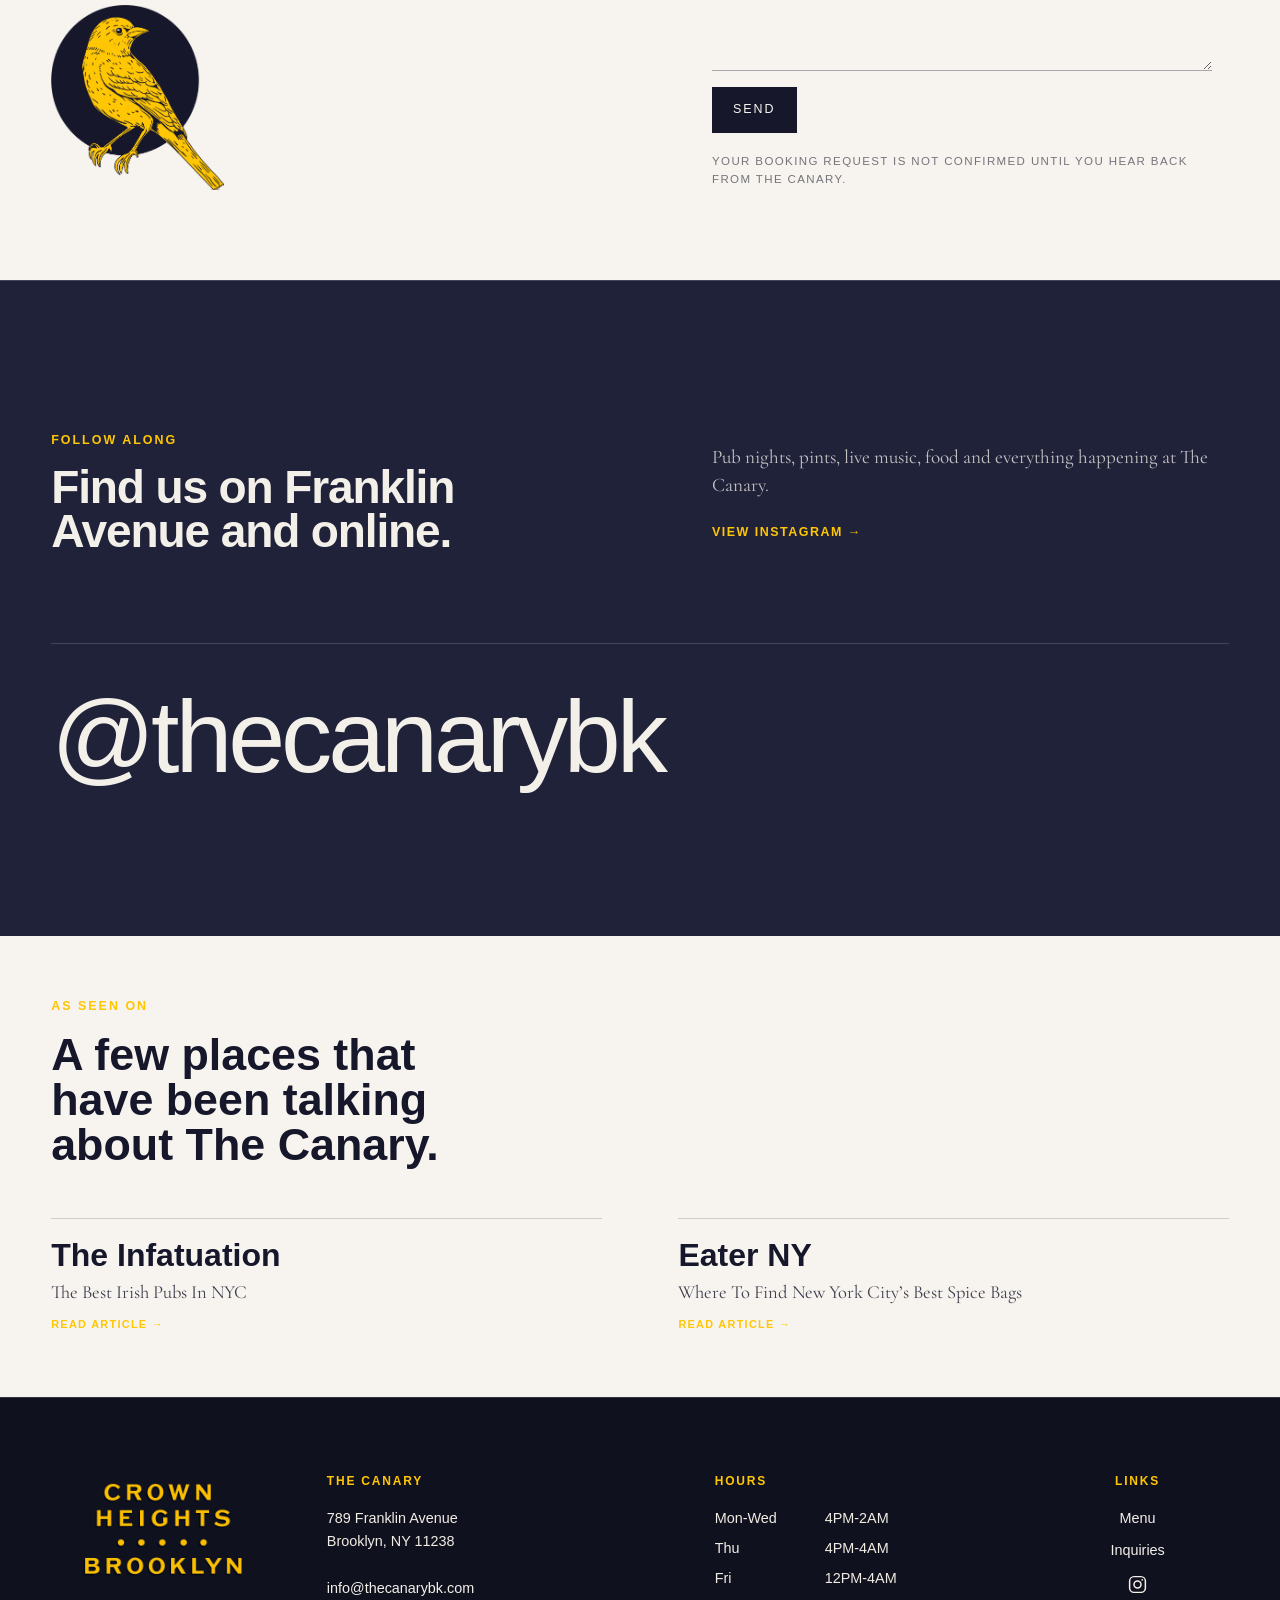
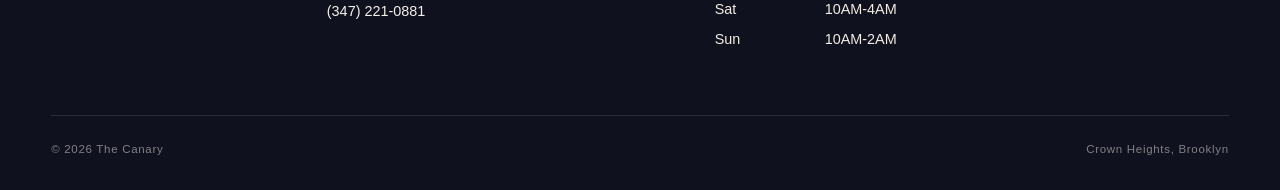
==== commit 50ea8056: "Add files via upload" ====
--- a/index.html
+++ b/index.html
@@ -24,7 +24,7 @@
     <meta property="og:site_name" content="The Canary" />
     <meta
       property="og:image"
-      content="https://thecanarybk.com/images/hero/pint-of-guinness.jpg"
+      content="https://thecanarybk.com/images/hero/pint-of-guinness.webp"
     />
     <meta property="og:image:width" content="1179" />
     <meta property="og:image:height" content="663" />
@@ -43,7 +43,7 @@
     />
     <meta
       name="twitter:image"
-      content="https://thecanarybk.com/images/hero/pint-of-guinness.jpg"
+      content="https://thecanarybk.com/images/hero/pint-of-guinness.webp"
     />
     <!-- Add Google Search Console verification meta tag here after domain verification -->
     <script type="application/ld+json">
@@ -52,7 +52,7 @@
         "@type": "BarOrPub",
         "name": "The Canary",
         "url": "https://thecanarybk.com/",
-        "image": "https://thecanarybk.com/images/hero/pint-of-guinness.jpg",
+        "image": "https://thecanarybk.com/images/hero/pint-of-guinness.webp",
         "telephone": "+1-347-221-0881",
         "email": "info@thecanarybk.com",
         "menu": "https://thecanarybk.com/menu/canary-full-menu.pdf",
@@ -126,10 +126,10 @@
     <main id="main">
       <section class="hero" id="top">
         <div class="hero-media">
-          <img class="hero-image hero-image--softened" src="images/hero/pint-of-guinness.jpg" alt="" aria-hidden="true" />
+          <img class="hero-image hero-image--softened" src="images/hero/pint-of-guinness.webp" alt="" aria-hidden="true" />
           <img
             class="hero-image hero-image--main"
-            src="images/hero/pint-of-guinness.jpg"
+            src="images/hero/pint-of-guinness.webp"
             alt="A pint of Guinness on the bar at The Canary."
             width="1179"
             height="663"
--- a/css/styles.css
+++ b/css/styles.css
@@ -64,6 +64,13 @@
   line-height: 1.6;
 }
 
+@supports not (overflow: clip) {
+  html,
+  body {
+    overflow-x: hidden;
+  }
+}
+
 body.nav-open {
   overflow: hidden;
 }
@@ -215,13 +222,21 @@
   width: 100%;
   min-height: 100%;
   height: 100%;
-  overflow: hidden;
+  overflow: clip;
+  contain: paint;
+}
+
+@supports not (overflow: clip) {
+  .hero-media {
+    overflow: hidden;
+  }
 }
 
 .hero-image {
   position: absolute;
   inset: 0;
   width: 100%;
+  max-width: 100%;
   height: 100%;
   object-fit: cover;
   object-position: var(--hero-image-position);
@@ -1186,12 +1201,14 @@
 
 .inquiries-content {
   width: min(100%, 500px);
+  min-width: 0;
   justify-self: start;
   align-self: start;
 }
 
 .inquiry-form {
   width: 100%;
+  min-width: 0;
 }
 
 .inquiry-form-grid {
@@ -1199,6 +1216,7 @@
   grid-template-columns: repeat(2, minmax(0, 1fr));
   column-gap: clamp(1.5rem, 2.5vw, 2.5rem);
   row-gap: 1.5rem;
+  min-width: 0;
 }
 
 .form-field {
@@ -2098,6 +2116,9 @@
   .fare-gallery {
     display: flex;
     width: 100%;
+    max-width: 100%;
+    min-width: 0;
+    box-sizing: border-box;
     height: auto;
     gap: 0.75rem;
     overflow-x: auto;
@@ -2114,6 +2135,7 @@
 
   .fare-gallery figure {
     flex: 0 0 76%;
+    min-width: 0;
     aspect-ratio: 4 / 3;
     scroll-snap-align: start;
   }
